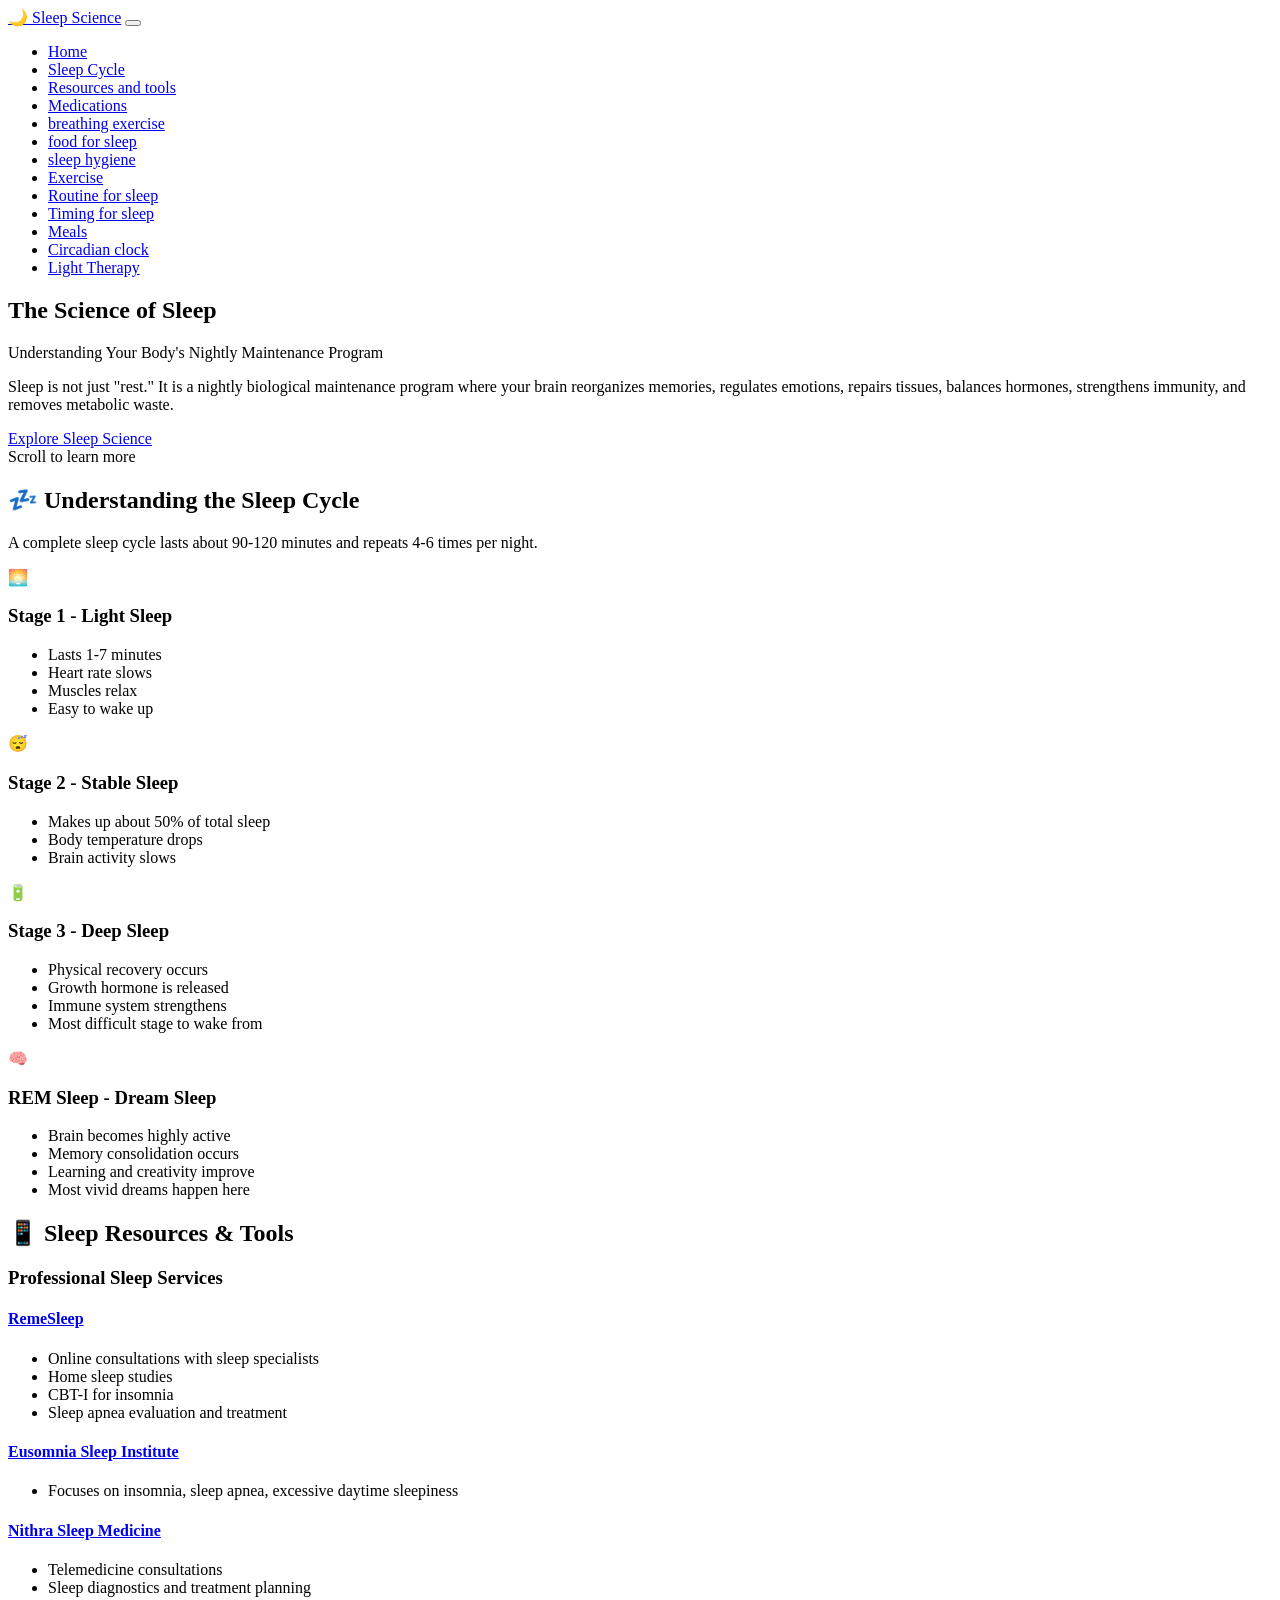
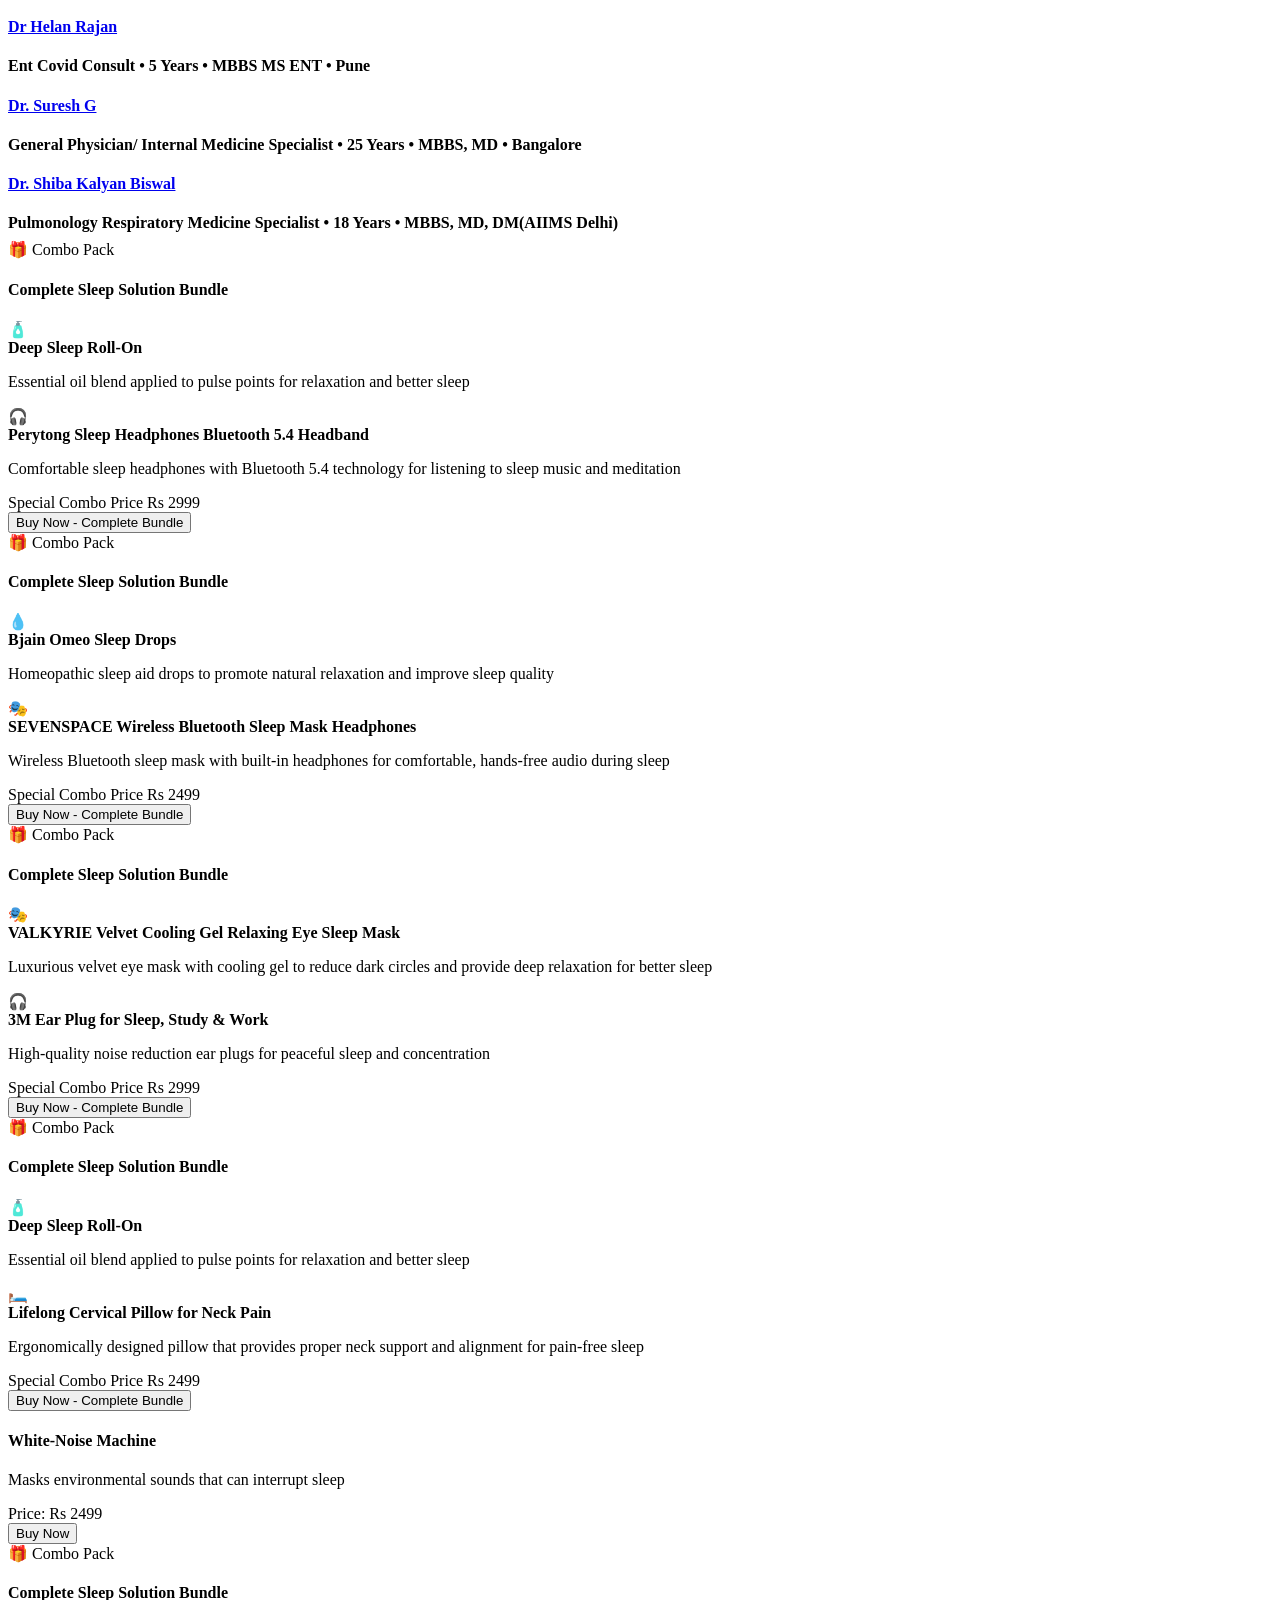
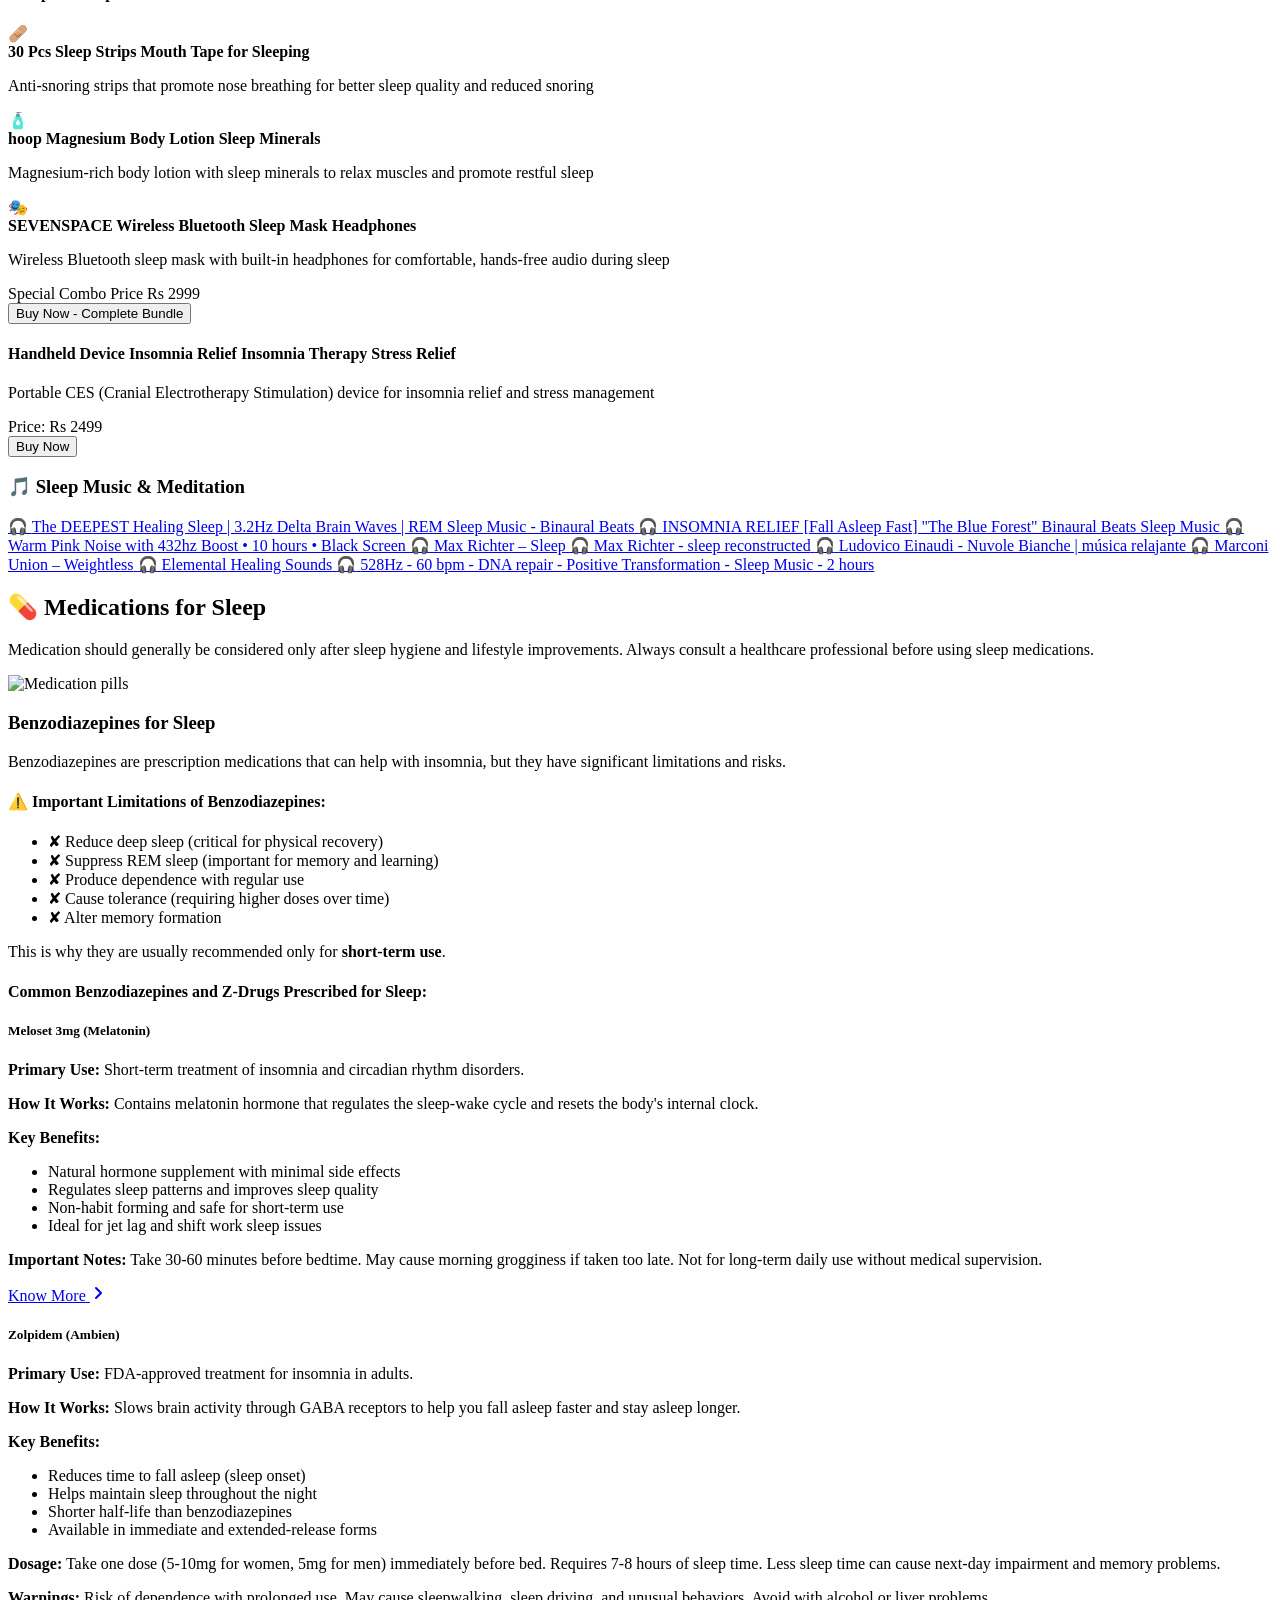
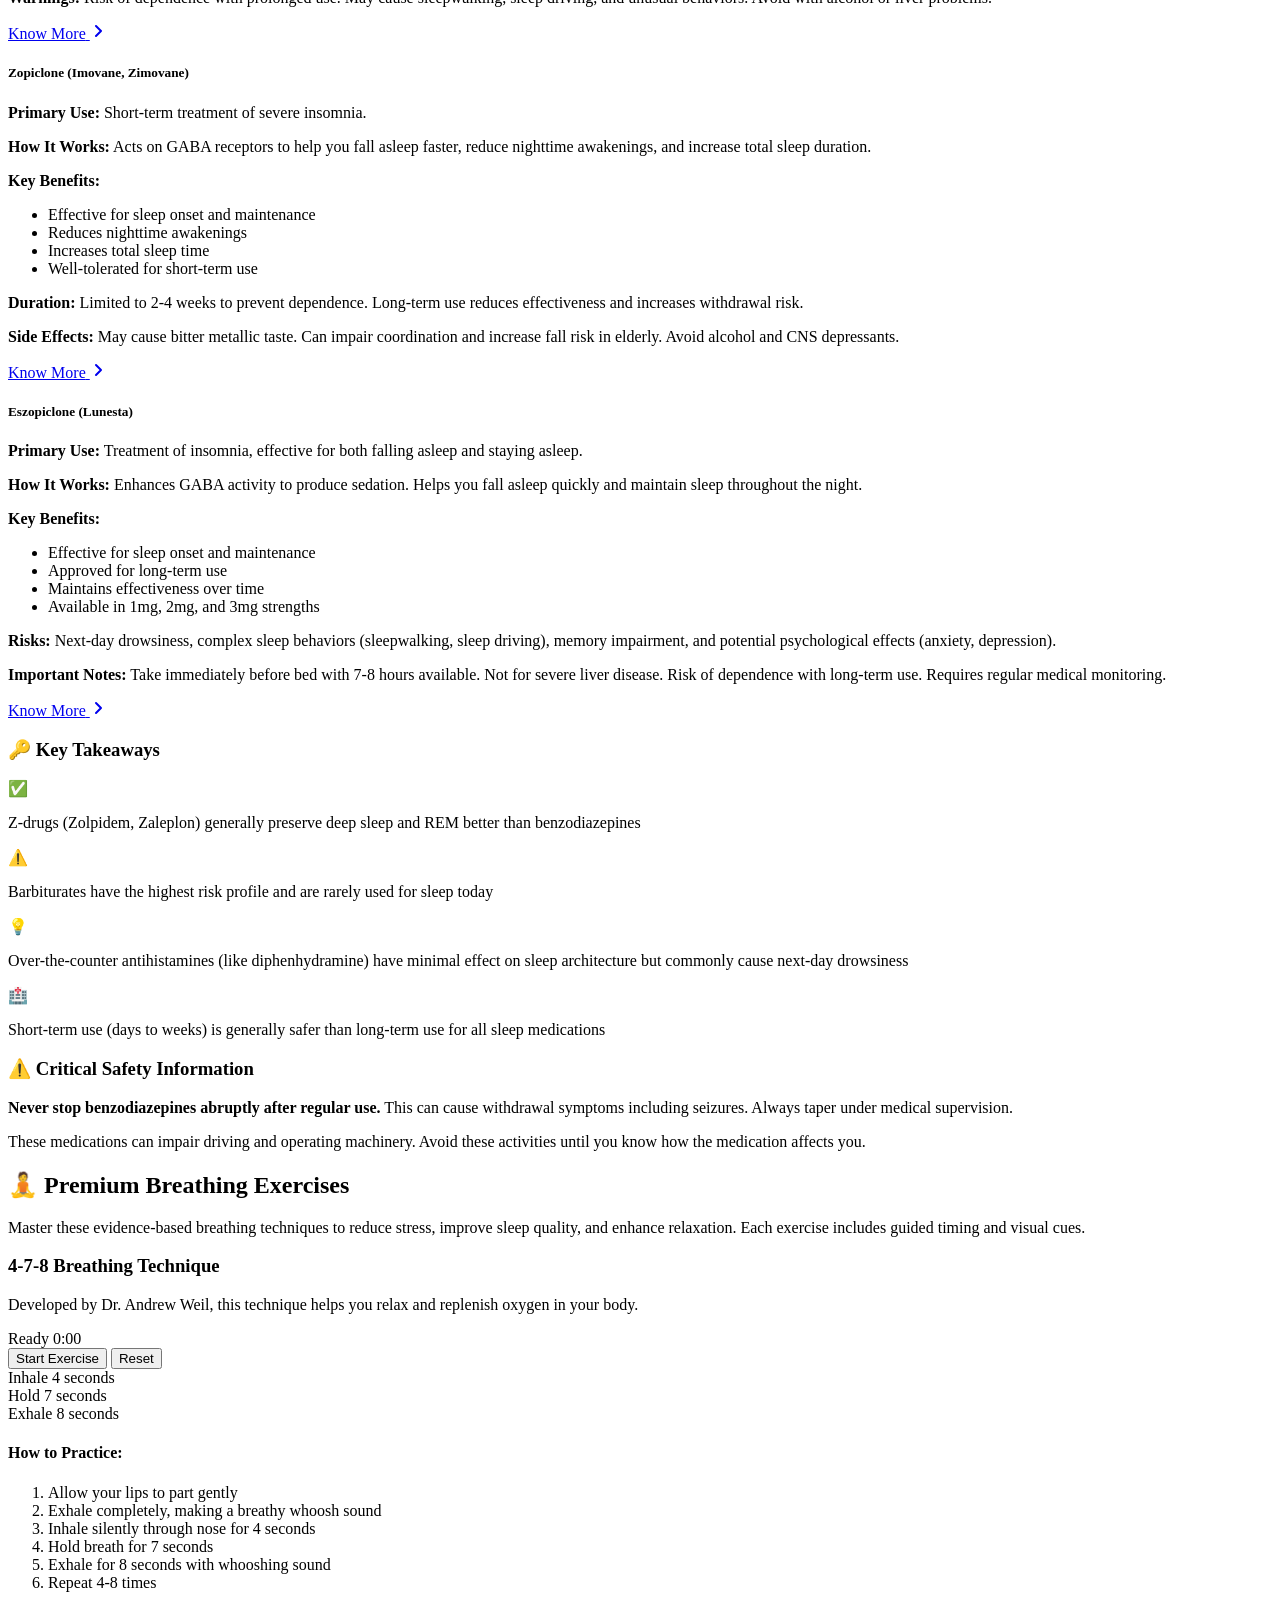
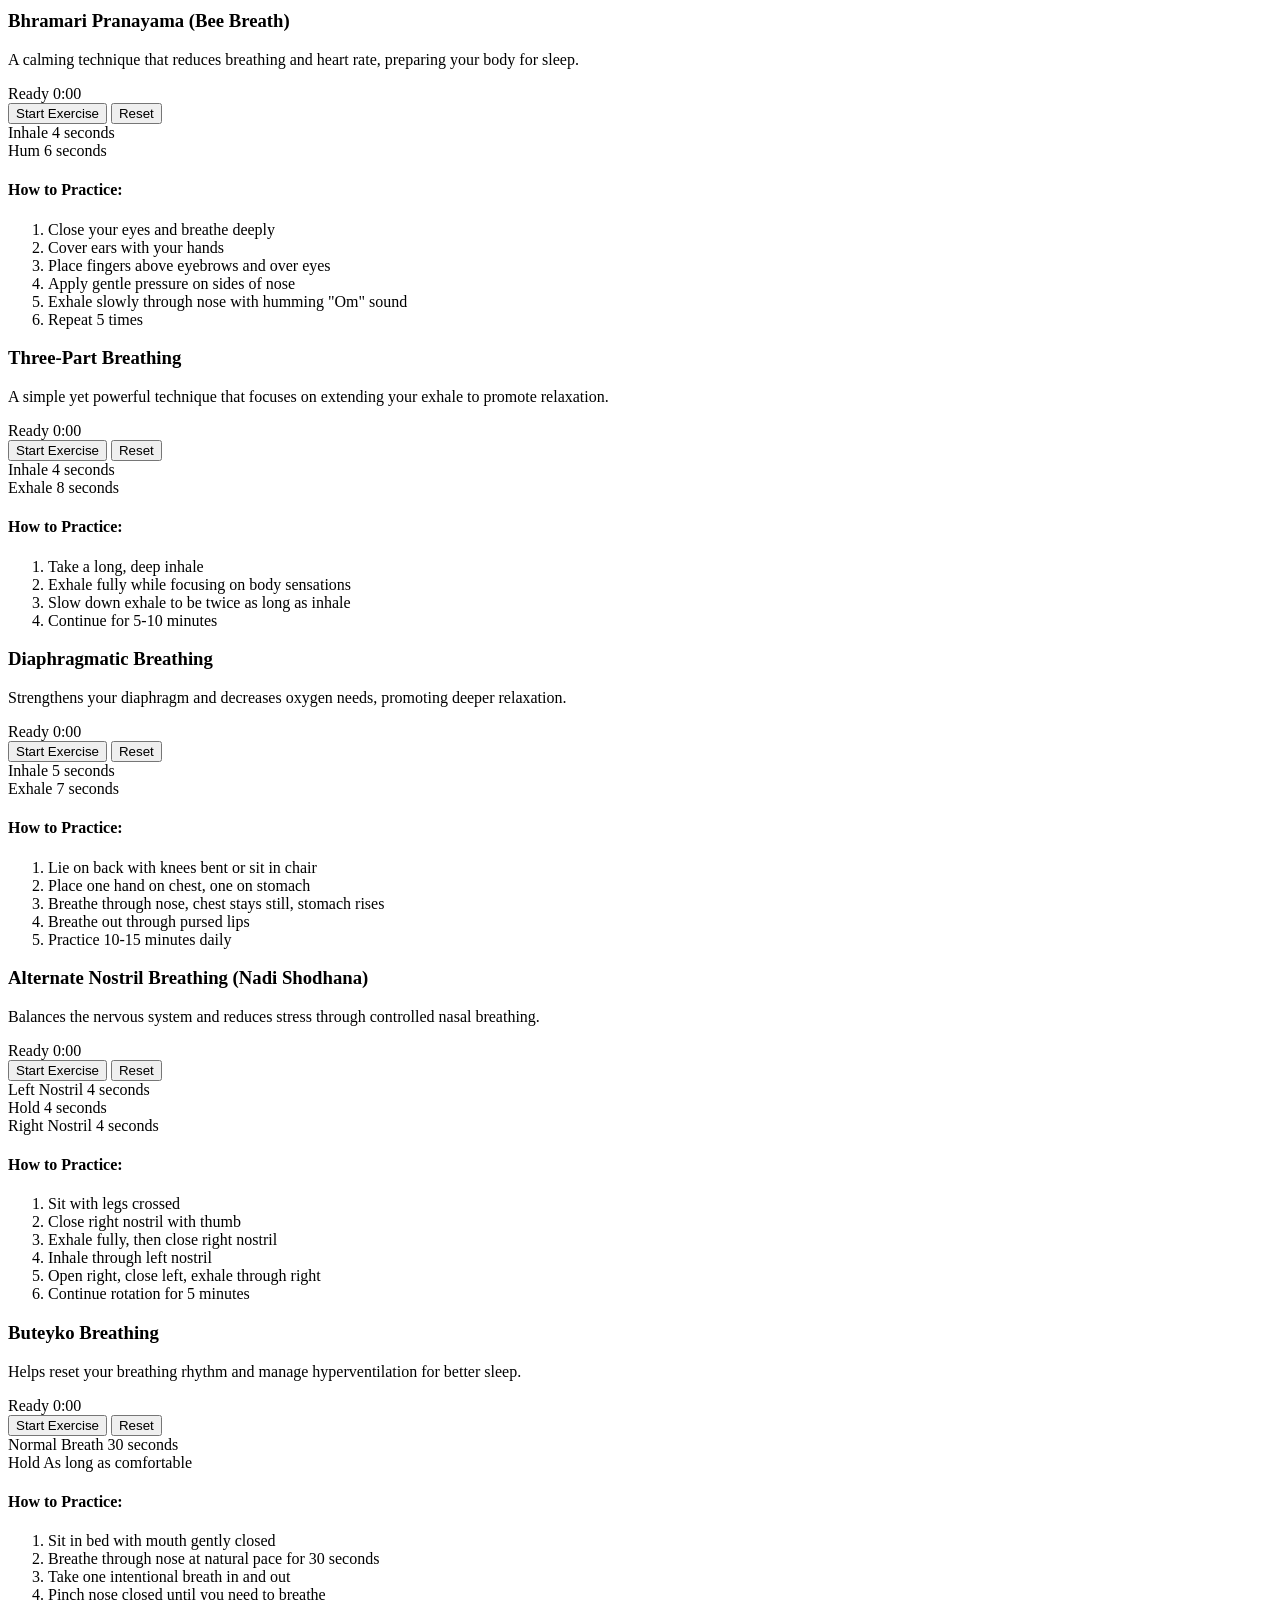
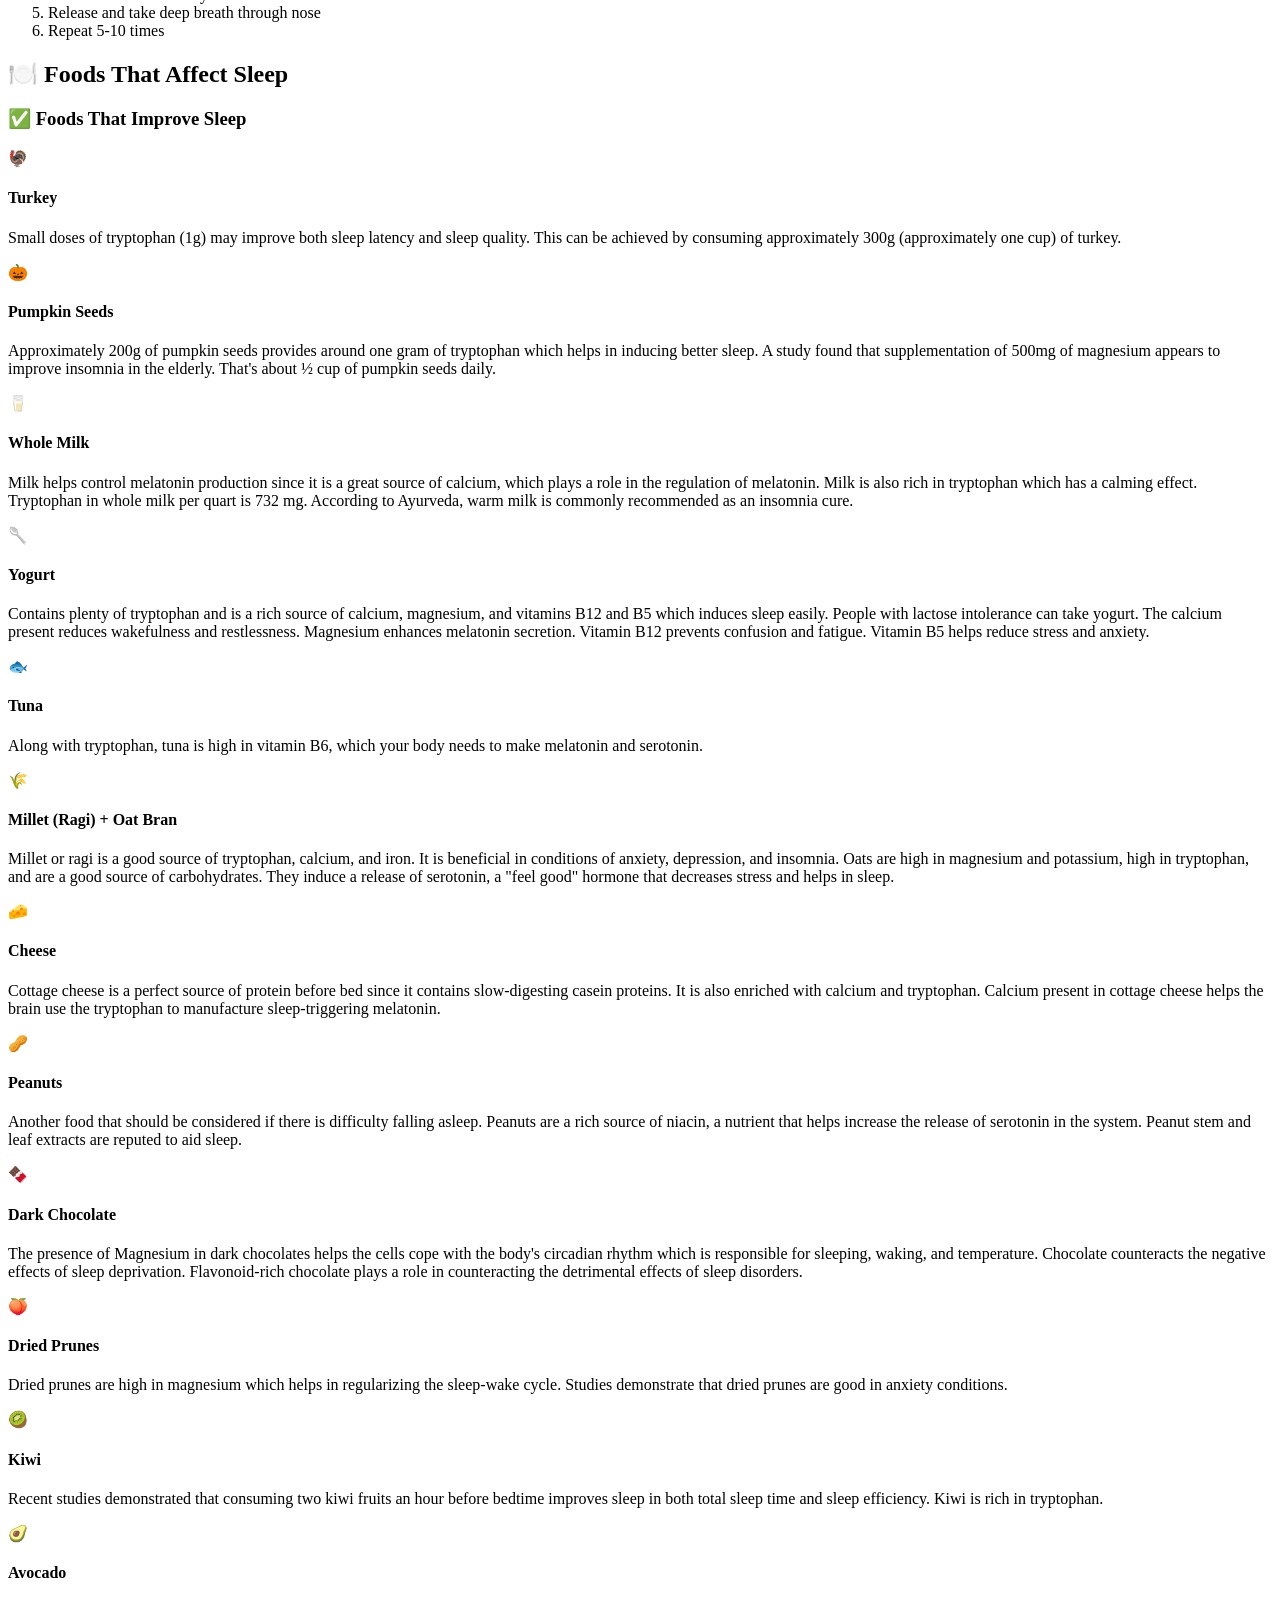
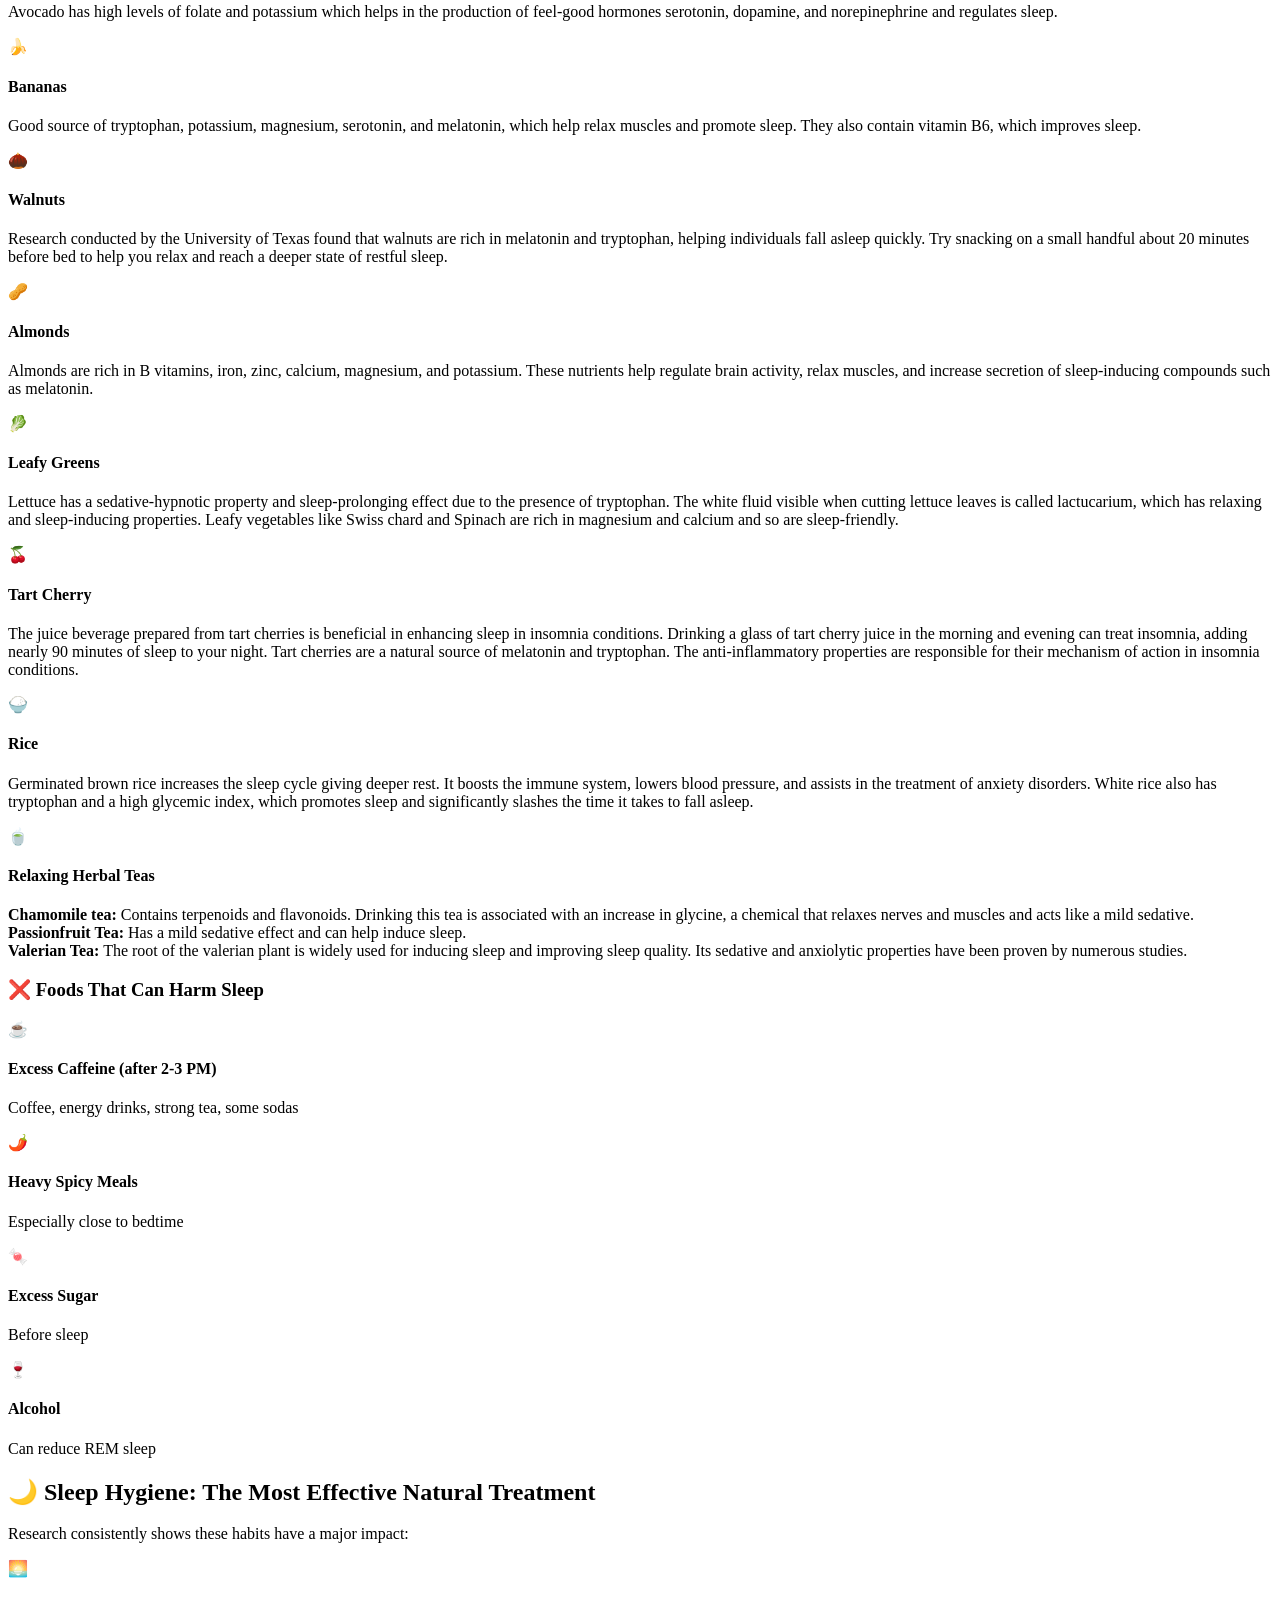
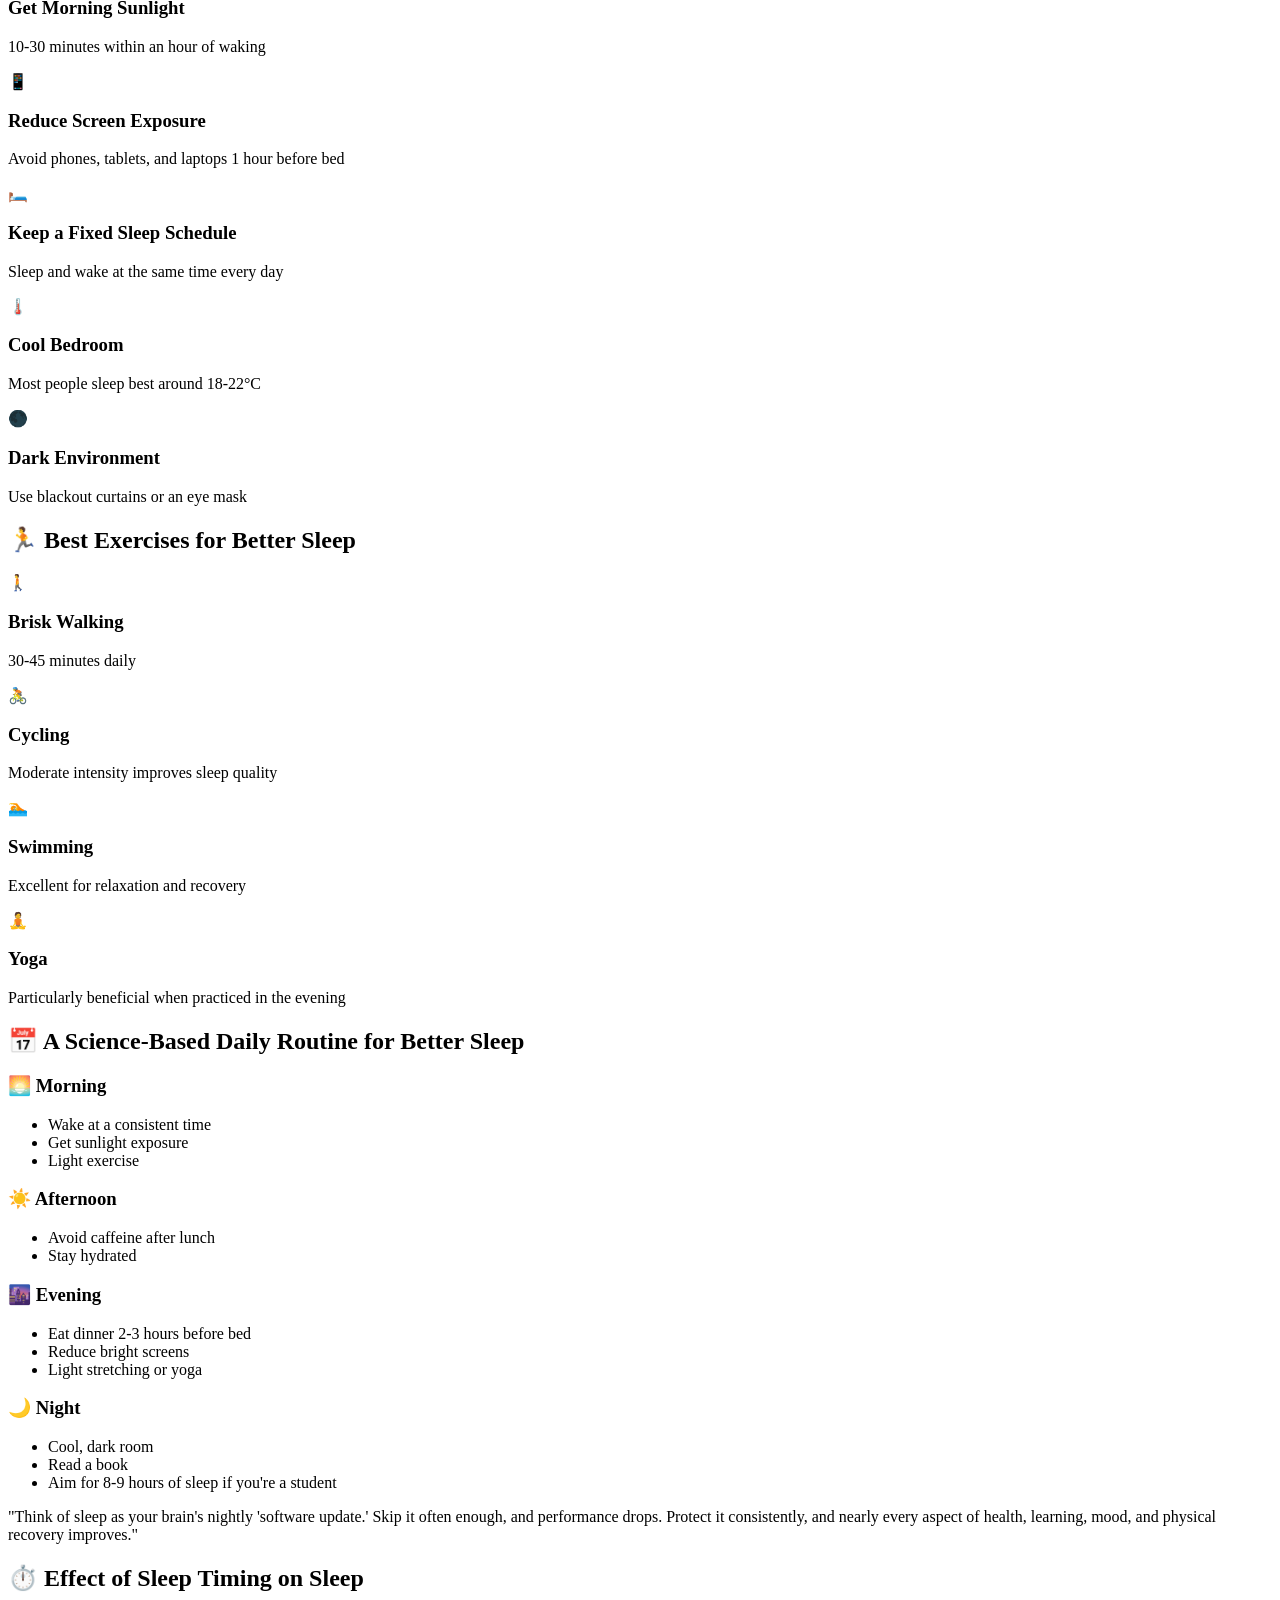
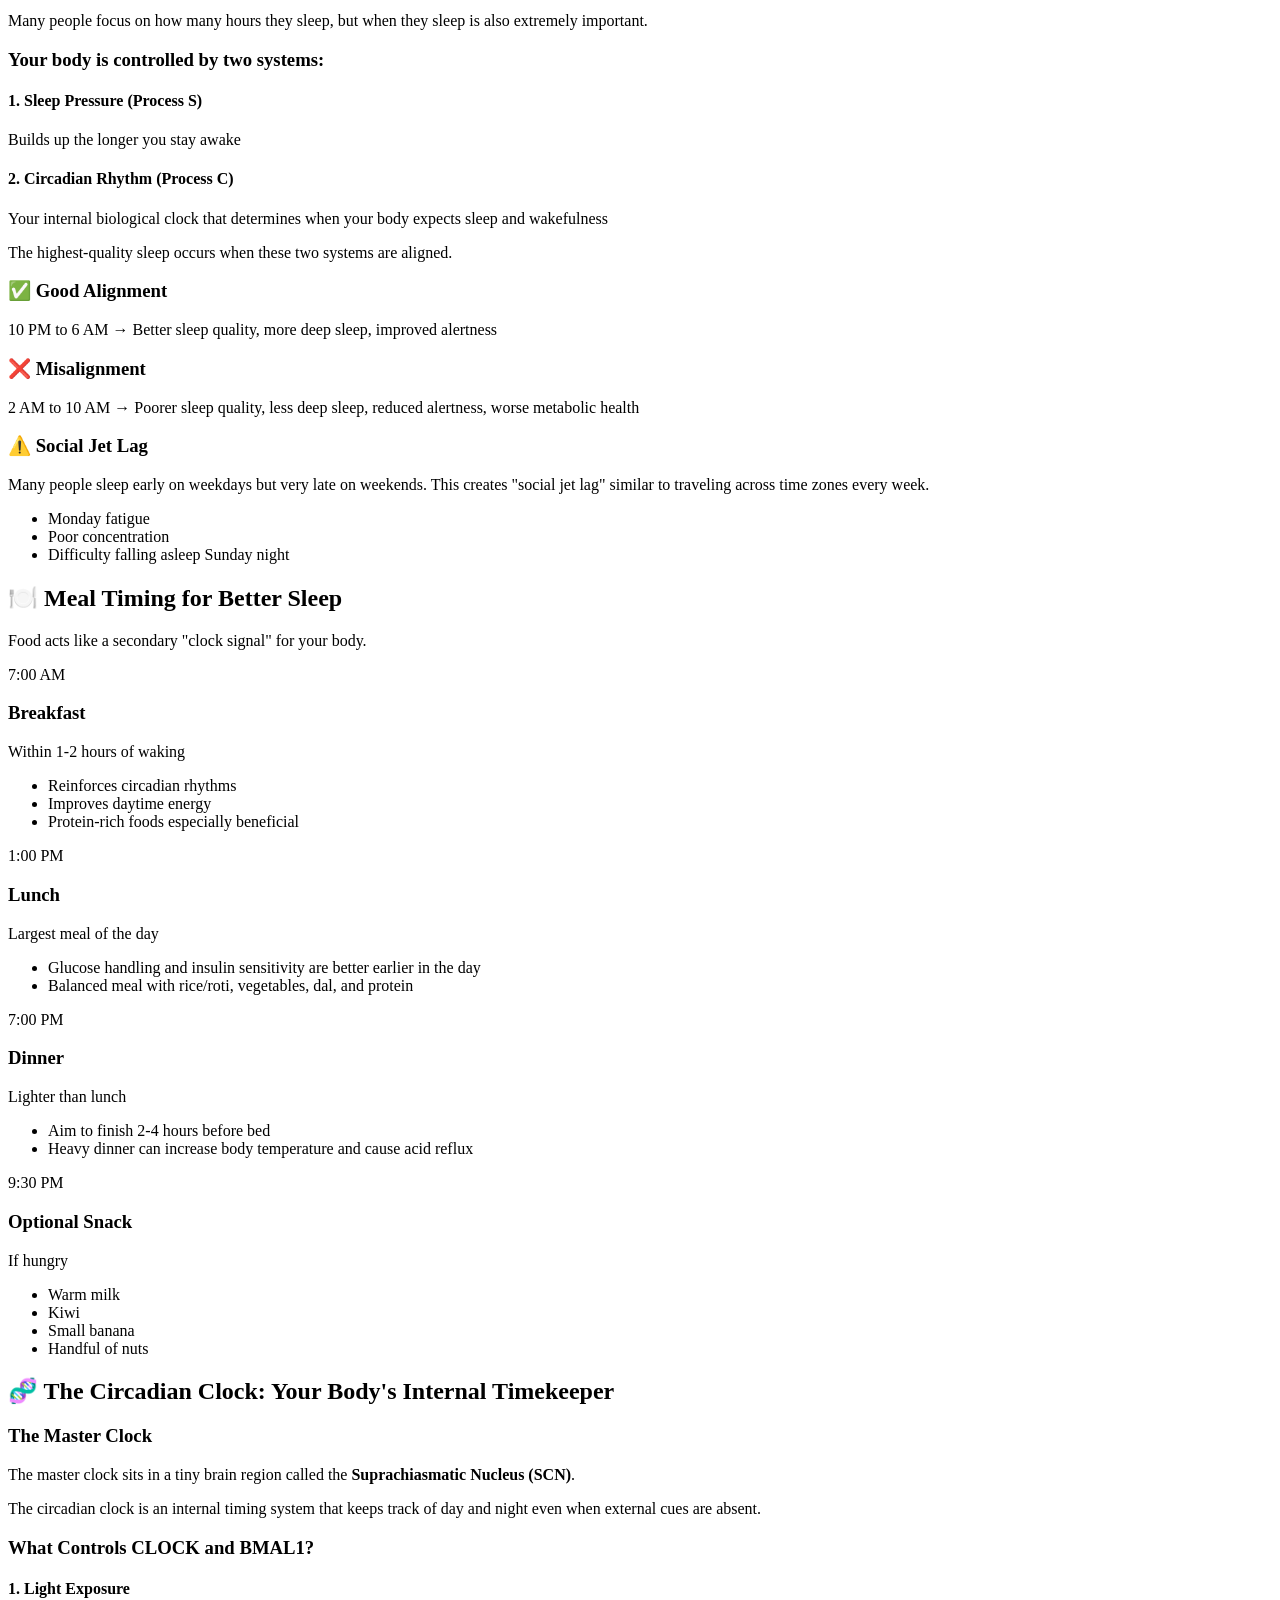
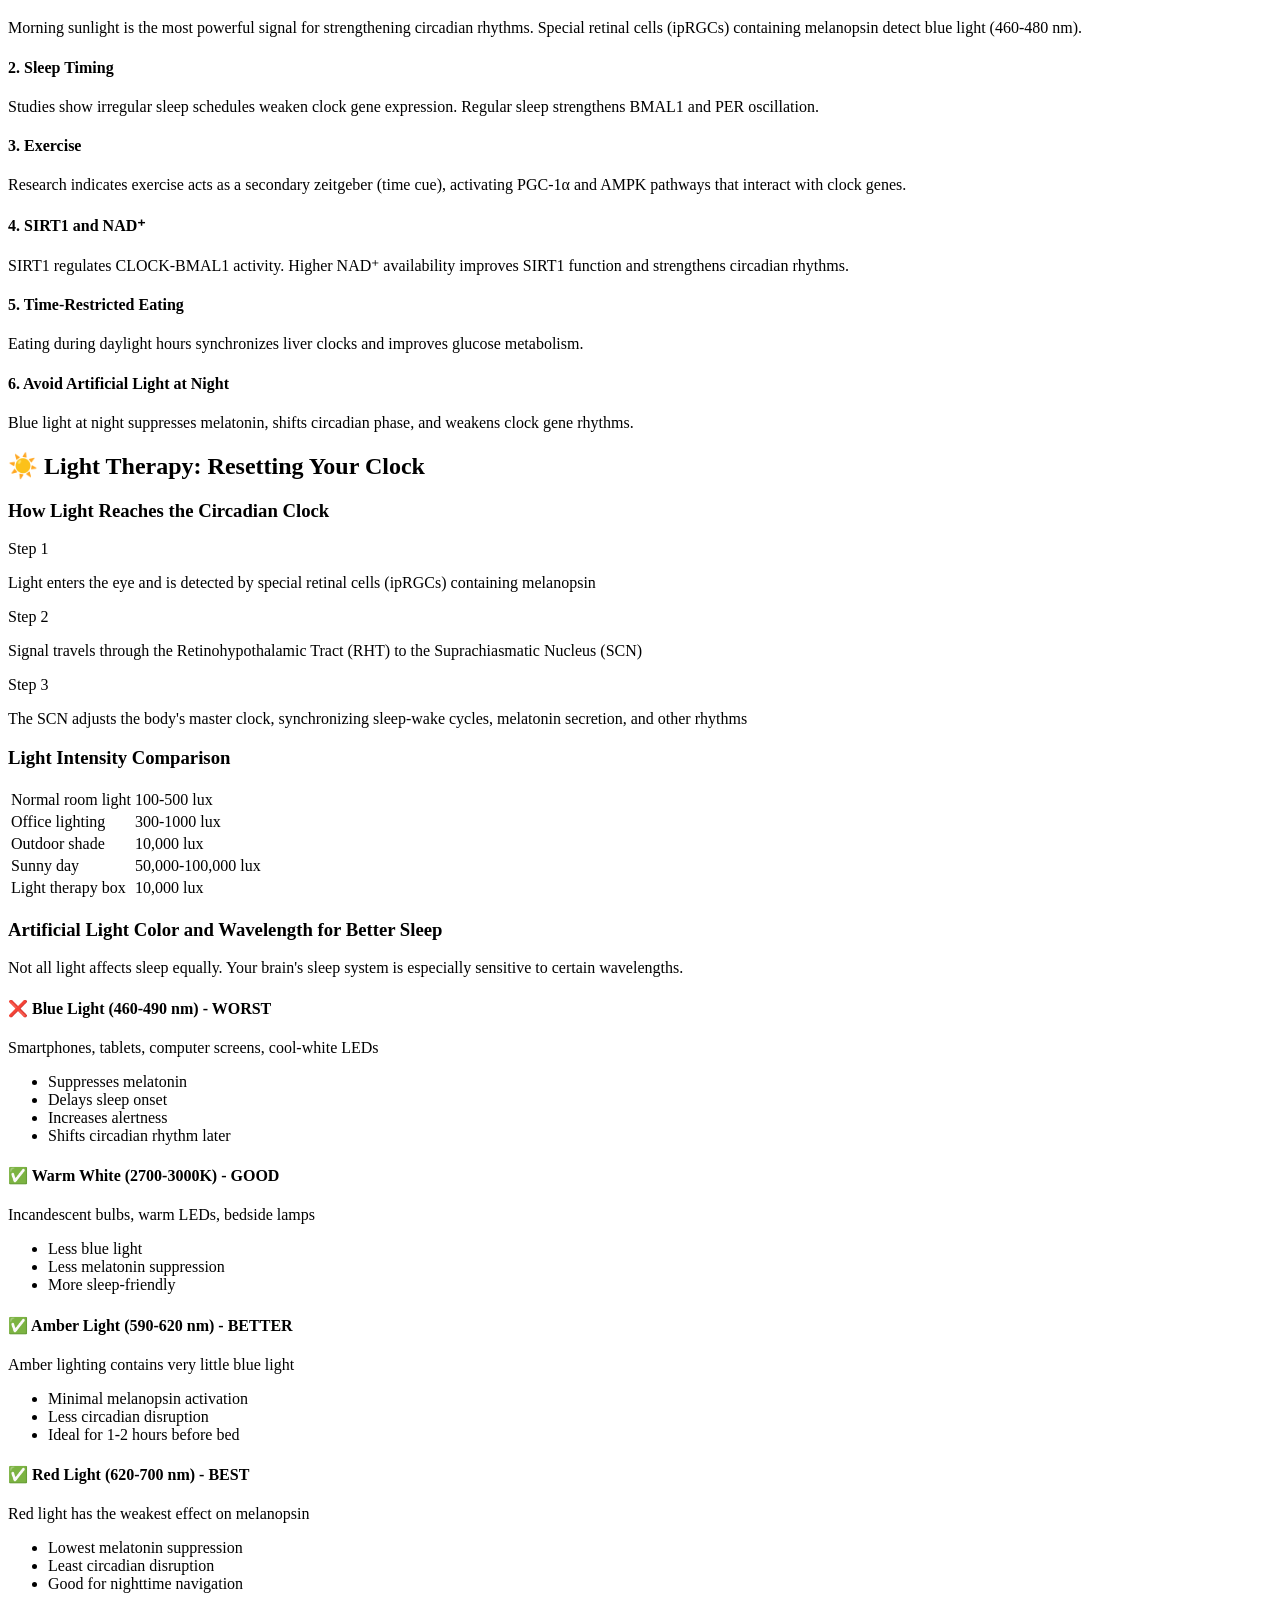
==== index.html @ 79b27c36 "Add files via upload" ====
<!DOCTYPE html>
<html lang="en">
<head>
    <meta charset="UTF-8">
    <meta name="viewport" content="width=device-width, initial-scale=1.0">
    <title>The Science of Sleep - Complete Guide</title>
    <link rel="stylesheet" href="styles/sleep.css">
</head>
<body>
    <!-- Navigation -->
    <nav class="navbar" id="navbar">
        <div class="nav-container">
<a href="#home" class="nav-logo">🌙 Sleep Science</a>
            <button class="nav-toggle" id="navToggle" aria-label="Toggle navigation">
                <span></span>
                <span></span>
                <span></span>
            </button>
            <ul class="nav-menu" id="navMenu">
                <li><a href="#home" class="nav-link">Home</a></li>
                <li><a href="#cycle" class="nav-link">Sleep Cycle</a></li>
                <li><a href="#resources" class="nav-link">Resources and tools</a></li>
                <li><a href="#medications" class="nav-link">Medications</a></li>
                <li><a href="#breathing" class="nav-link">breathing exercise</a></li>
                <li><a href="#foods" class="nav-link">food for sleep</a></li>
                <li><a href="#hygiene" class="nav-link">sleep hygiene</a></li>
                <li><a href="#exercise" class="nav-link">Exercise</a></li>
                <li><a href="#routine" class="nav-link">Routine for sleep</a></li>
                <li><a href="#timing" class="nav-link">Timing for sleep</a></li>
                <li><a href="#meals" class="nav-link">Meals</a></li>
                <li><a href="#circadian" class="nav-link">Circadian clock</a></li>
            <li><a href="#light-therapy" class="nav-link">Light Therapy</a></li>
        </ul>
        </div>
    </nav>

    <!-- Hero Section -->
    <section class="hero" id="home">
        <div class="hero-overlay"></div>
        <div class="hero-content">
            <h1 class="hero-title">The Science of Sleep</h1>
            <p class="hero-subtitle">Understanding Your Body's Nightly Maintenance Program</p>
            <p class="hero-description">
                Sleep is not just "rest." It is a nightly biological maintenance program where your brain 
                reorganizes memories, regulates emotions, repairs tissues, balances hormones, strengthens 
                immunity, and removes metabolic waste.
            </p>
            <a href="#cycle" class="cta-button">Explore Sleep Science</a>
        </div>
        <div class="hero-scroll">
            <span>Scroll to learn more</span>
            <div class="scroll-arrow"></div>
        </div>
    </section>

    <!-- Sleep Cycle Section -->
    <section class="section" id="cycle">
        <div class="container">
            <h2 class="section-title">💤 Understanding the Sleep Cycle</h2>
            <p class="section-intro">A complete sleep cycle lasts about 90-120 minutes and repeats 4-6 times per night.</p>
            
            <div class="cycle-container">
                <div class="cycle-card stage-1-light-sleep">
                    <div class="cycle-icon">🌅</div>
                    <h3>Stage 1 - Light Sleep</h3>
                    <ul class="cycle-features">
                        <li>Lasts 1-7 minutes</li>
                        <li>Heart rate slows</li>
                        <li>Muscles relax</li>
                        <li>Easy to wake up</li>
                    </ul>
                </div>

                <div class="cycle-card stage-2-stable-sleep">
                    <div class="cycle-icon">😴</div>
                    <h3>Stage 2 - Stable Sleep</h3>
                    <ul class="cycle-features">
                        <li>Makes up about 50% of total sleep</li>
                        <li>Body temperature drops</li>
                        <li>Brain activity slows</li>
                    </ul>
                </div>

                <div class="cycle-card stage-3-deep-sleep">
                    <div class="cycle-icon">🔋</div>
                    <h3>Stage 3 - Deep Sleep</h3>
                    <ul class="cycle-features">
                        <li>Physical recovery occurs</li>
                        <li>Growth hormone is released</li>
                        <li>Immune system strengthens</li>
                        <li>Most difficult stage to wake from</li>
                    </ul>
                </div>

                <div class="cycle-card highlight rem-sleep-dream-sleep">
                    <div class="cycle-icon">🧠</div>
                    <h3>REM Sleep - Dream Sleep</h3>
                    <ul class="cycle-features">
                        <li>Brain becomes highly active</li>
                        <li>Memory consolidation occurs</li>
                        <li>Learning and creativity improve</li>
                        <li>Most vivid dreams happen here</li>
                    </ul>
                </div>
            </div>
        </div>
    </section>

    <!-- Resources Section -->
    <section class="section alt-bg" id="resources">
        <div class="container">
            <h2 class="section-title">📱 Sleep Resources & Tools</h2>
            
            <div class="resources-grid">
                <!-- Professional Sleep Services -->
                <div class="resource-category">
                    <h3>Professional Sleep Services</h3>
                    <div class="resource-item">
                        <h4><a href="https://www.remesleep.com/" target="_blank" rel="noopener noreferrer">RemeSleep</a></h4>
                        <ul>
                            <li>Online consultations with sleep specialists</li>
                            <li>Home sleep studies</li>
                            <li>CBT-I for insomnia</li>
                            <li>Sleep apnea evaluation and treatment</li>
                        </ul>
                    </div>
                    <div class="resource-item">
                        <h4><a href="https://eusomnia.in/" target="_blank" rel="noopener noreferrer">Eusomnia Sleep Institute</a></h4>
                        <ul>
                            <li>Focuses on insomnia, sleep apnea, excessive daytime sleepiness</li>
                        </ul>
                    </div>
                    <div class="resource-item">
                        <h4><a href="https://nithra.health/dr-prakash-kothari-g/" target="_blank" rel="noopener noreferrer">Nithra Sleep Medicine</a></h4>
                        <ul>
                            <li>Telemedicine consultations</li>
                            <li>Sleep diagnostics and treatment planning</li>
                        </ul>
                    </div>
                    <div class="resource-item">
                        <h4><a href="https://www.apollo247.com/doctors/dr-helan-rajan-a676dd59-5c9b-4ff5-bceb-a95d9eac9b21?source=Listing_Page" target="_blank" rel="noopener noreferrer">Dr Helan Rajan</a></h4>
                        <p style="color: #000000; font-weight: 600; margin: 0.5rem 0;">Ent Covid Consult • 5 Years • MBBS MS ENT • Pune</p>
                    </div>
                    <div class="resource-item">
                        <h4><a href="https://www.apollo247.com/doctors/dr-suresh-g-a2d0f338-69d4-4efc-bd23-7eadf4c56175?source=Listing_Page" target="_blank" rel="noopener noreferrer">Dr. Suresh G</a></h4>
                        <p style="color: #000000; font-weight: 600; margin: 0.5rem 0;">General Physician/ Internal Medicine Specialist • 25 Years • MBBS, MD • Bangalore</p>
                    </div>
                    <div class="resource-item">
                        <h4><a href="https://www.apollo247.com/doctors/dr-shiba-kalyan-biswal-0c4f04fb-bc21-45c7-a8c3-99fb33d17fa3?source=Listing_Page" target="_blank" rel="noopener noreferrer">Dr. Shiba Kalyan Biswal</a></h4>
                        <p style="color: #000000; font-weight: 600; margin: 0.5rem 0;">Pulmonology Respiratory Medicine Specialist • 18 Years • MBBS, MD, DM(AIIMS Delhi)</p>
                    </div>
                </div>

                <!-- Helpful Sleep Products -->
                <div class="resource-category">
                    <div class="product-grid">
                        <div class="product-item combined-sleep-bundle">
                            <div class="bundle-badge">🎁 Combo Pack</div>
                            <h4>Complete Sleep Solution Bundle</h4>
                            <div class="bundle-products">
                                <div class="bundle-item">
                                    <span class="bundle-icon">🧴</span>
                                    <div class="bundle-details">
                                        <strong>Deep Sleep Roll-On</strong>
                                        <p>Essential oil blend applied to pulse points for relaxation and better sleep</p>
                                    </div>
                                </div>
                                <div class="bundle-divider"></div>
                                <div class="bundle-item">
                                    <span class="bundle-icon">🎧</span>
                                    <div class="bundle-details">
                                        <strong>Perytong Sleep Headphones Bluetooth 5.4 Headband</strong>
                                        <p>Comfortable sleep headphones with Bluetooth 5.4 technology for listening to sleep music and meditation</p>
                                    </div>
                                </div>
                            </div>
                            <div class="bundle-price-tag">
                                <span class="bundle-label">Special Combo Price</span>
                                <span class="bundle-price">Rs 2999</span>
                            </div>
                            <button class="buy-now-btn bundle-btn" data-product="Complete Sleep Solution Bundle (Deep Sleep Roll-On + Perytong Sleep Headphones)">Buy Now - Complete Bundle</button>
                        </div>
                        <div class="product-item combined-sleep-bundle">
                            <div class="bundle-badge">🎁 Combo Pack</div>
                            <h4>Complete Sleep Solution Bundle</h4>
                            <div class="bundle-products">
                                <div class="bundle-item">
                                    <span class="bundle-icon">💧</span>
                                    <div class="bundle-details">
                                        <strong>Bjain Omeo Sleep Drops</strong>
                                        <p>Homeopathic sleep aid drops to promote natural relaxation and improve sleep quality</p>
                                    </div>
                                </div>
                                <div class="bundle-divider"></div>
                                <div class="bundle-item">
                                    <span class="bundle-icon">🎭</span>
                                    <div class="bundle-details">
                                        <strong>SEVENSPACE Wireless Bluetooth Sleep Mask Headphones</strong>
                                        <p>Wireless Bluetooth sleep mask with built-in headphones for comfortable, hands-free audio during sleep</p>
                                    </div>
                                </div>
                            </div>
                            <div class="bundle-price-tag">
                                <span class="bundle-label">Special Combo Price</span>
                                <span class="bundle-price">Rs 2499</span>
                            </div>
                            <button class="buy-now-btn bundle-btn" data-product="Complete Sleep Solution Bundle (Bjain Omeo Sleep Drops + SEVENSPACE Wireless Bluetooth Sleep Mask Headphones)">Buy Now - Complete Bundle</button>
                        </div>
                        <div class="product-item combined-sleep-bundle">
                            <div class="bundle-badge">🎁 Combo Pack</div>
                            <h4>Complete Sleep Solution Bundle</h4>
                            <div class="bundle-products">
                                <div class="bundle-item">
                                    <span class="bundle-icon">🎭</span>
                                    <div class="bundle-details">
                                        <strong>VALKYRIE Velvet Cooling Gel Relaxing Eye Sleep Mask</strong>
                                        <p>Luxurious velvet eye mask with cooling gel to reduce dark circles and provide deep relaxation for better sleep</p>
                                    </div>
                                </div>
                                <div class="bundle-divider"></div>
                                <div class="bundle-item">
                                    <span class="bundle-icon">🎧</span>
                                    <div class="bundle-details">
                                        <strong>3M Ear Plug for Sleep, Study & Work</strong>
                                        <p>High-quality noise reduction ear plugs for peaceful sleep and concentration</p>
                                    </div>
                                </div>
                            </div>
                            <div class="bundle-price-tag">
                                <span class="bundle-label">Special Combo Price</span>
                                <span class="bundle-price">Rs 2999</span>
                            </div>
                            <button class="buy-now-btn bundle-btn" data-product="Complete Sleep Solution Bundle (VALKYRIE Eye Mask + 3M Ear Plugs)">Buy Now - Complete Bundle</button>
                        </div>
                    </div>
                </div>

                <div class="resource-category">
                    <div class="product-grid">
                        <div class="product-item combined-sleep-bundle">
                            <div class="bundle-badge">🎁 Combo Pack</div>
                            <h4>Complete Sleep Solution Bundle</h4>
                            <div class="bundle-products">
                                <div class="bundle-item">
                                    <span class="bundle-icon">🧴</span>
                                    <div class="bundle-details">
                                        <strong>Deep Sleep Roll-On</strong>
                                        <p>Essential oil blend applied to pulse points for relaxation and better sleep</p>
                                    </div>
                                </div>
                                <div class="bundle-divider"></div>
                                <div class="bundle-item">
                                    <span class="bundle-icon">🛏️</span>
                                    <div class="bundle-details">
                                        <strong>Lifelong Cervical Pillow for Neck Pain</strong>
                                        <p>Ergonomically designed pillow that provides proper neck support and alignment for pain-free sleep</p>
                                    </div>
                                </div>
                            </div>
                            <div class="bundle-price-tag">
                                <span class="bundle-label">Special Combo Price</span>
                                <span class="bundle-price">Rs 2499</span>
                            </div>
                            <button class="buy-now-btn bundle-btn" data-product="Complete Sleep Solution Bundle (Deep Sleep Roll-On + Lifelong Cervical Pillow)">Buy Now - Complete Bundle</button>
                        </div>
                        <div class="product-item white-noise-machine">
                            <h4>White-Noise Machine</h4>
                            <p>Masks environmental sounds that can interrupt sleep</p>
                            <div class="product-price">
                                <span class="price-label">Price:</span>
                                <span class="price-value">Rs 2499</span>
                            </div>
                            <button class="buy-now-btn" data-product="White-Noise Machine">Buy Now</button>
                        </div>
                        <div class="product-item combined-sleep-bundle">
                            <div class="bundle-badge">🎁 Combo Pack</div>
                            <h4>Complete Sleep Solution Bundle</h4>
                            <div class="bundle-products">
                                <div class="bundle-item">
                                    <span class="bundle-icon">🩹</span>
                                    <div class="bundle-details">
                                        <strong>30 Pcs Sleep Strips Mouth Tape for Sleeping</strong>
                                        <p>Anti-snoring strips that promote nose breathing for better sleep quality and reduced snoring</p>
                                    </div>
                                </div>
                                <div class="bundle-divider"></div>
                                <div class="bundle-item">
                                    <span class="bundle-icon">🧴</span>
                                    <div class="bundle-details">
                                        <strong>hoop Magnesium Body Lotion Sleep Minerals</strong>
                                        <p>Magnesium-rich body lotion with sleep minerals to relax muscles and promote restful sleep</p>
                                    </div>
                                </div>
                                <div class="bundle-divider"></div>
                                <div class="bundle-item">
                                    <span class="bundle-icon">🎭</span>
                                    <div class="bundle-details">
                                        <strong>SEVENSPACE Wireless Bluetooth Sleep Mask Headphones</strong>
                                        <p>Wireless Bluetooth sleep mask with built-in headphones for comfortable, hands-free audio during sleep</p>
                                    </div>
                                </div>
                            </div>
                            <div class="bundle-price-tag">
                                <span class="bundle-label">Special Combo Price</span>
                                <span class="bundle-price">Rs 2999</span>
                            </div>
                            <button class="buy-now-btn bundle-btn" data-product="Complete Sleep Solution Bundle (Sleep Strips + Magnesium Lotion + SEVENSPACE Sleep Mask)">Buy Now - Complete Bundle</button>
                        </div>
                        <div class="product-item handheld-device">
                            <h4>Handheld Device Insomnia Relief Insomnia Therapy Stress Relief</h4>
                            <p>Portable CES (Cranial Electrotherapy Stimulation) device for insomnia relief and stress management</p>
                            <div class="product-price">
                                <span class="price-label">Price:</span>
                                <span class="price-value">Rs 2499</span>
                            </div>
                            <button class="buy-now-btn" data-product="Handheld Device Insomnia Relief Insomnia Therapy Stress Relief">Buy Now</button>
                        </div>
                    </div>
                </div>
            </div>

            <div class="sleep-music">
                <h3>🎵 Sleep Music & Meditation</h3>
                <div class="music-links">
                    <a href="https://www.youtube.com/watch?v=xsfyb1pStdw" target="_blank" class="music-link music-link-1">
                        <span class="music-icon">🎧</span>
                        <span>The DEEPEST Healing Sleep | 3.2Hz Delta Brain Waves | REM Sleep Music - Binaural Beats</span>
                    </a>
                    <a href="https://www.youtube.com/watch?v=FIMdEPd98xs" target="_blank" class="music-link music-link-2">
                        <span class="music-icon">🎧</span>
                        <span>INSOMNIA RELIEF [Fall Asleep Fast] "The Blue Forest" Binaural Beats Sleep Music</span>
                    </a>
                    <a href="https://www.youtube.com/watch?v=bIjlfqPDTjY" target="_blank" class="music-link music-link-3">
                        <span class="music-icon">🎧</span>
                        <span>Warm Pink Noise with 432hz Boost • 10 hours • Black Screen</span>
                    </a>
                    <a href="https://www.youtube.com/watch?v=AaZWSxdJSxU&list=RDAaZWSxdJSxU&start_radio=1" target="_blank" class="music-link music-link-4">
                        <span class="music-icon">🎧</span>
                        <span>Max Richter – Sleep</span>
                    </a>
                    <a href="https://www.youtube.com/watch?v=3LC6Djjv68U&list=RD3LC6Djjv68U&start_radio=1" target="_blank" class="music-link music-link-5">
                        <span class="music-icon">🎧</span>
                        <span>Max Richter - sleep reconstructed</span>
                    </a>
                    <a href="https://www.youtube.com/watch?v=mCBE8pRX9eI&list=RDmCBE8pRX9eI&start_radio=1" target="_blank" class="music-link music-link-6">
                        <span class="music-icon">🎧</span>
                        <span>Ludovico Einaudi - Nuvole Bianche | música relajante</span>
                    </a>
                    <a href="https://www.youtube.com/watch?v=qYnA9wWFHLI&list=RDqYnA9wWFHLI&start_radio=1" target="_blank" class="music-link music-link-7">
                        <span class="music-icon">🎧</span>
                        <span>Marconi Union – Weightless</span>
                    </a>
                    <a href="https://www.youtube.com/watch?v=dadisjcjqtk&list=RDdadisjcjqtk&start_radio=1" target="_blank" class="music-link music-link-8">
                        <span class="music-icon">🎧</span>
                        <span>Elemental Healing Sounds</span>
                    </a>
                    <a href="https://www.youtube.com/watch?v=yugCIEfgspk" target="_blank" class="music-link music-link-9">
                        <span class="music-icon">🎧</span>
                        <span>528Hz - 60 bpm - DNA repair - Positive Transformation - Sleep Music - 2 hours</span>
                    </a>
                </div>
            </div>

        </div>
    </section>


    <!-- Medications Section -->
    <section class="section alt-bg" id="medications">
        <div class="container">
            <h2 class="section-title">💊 Medications for Sleep</h2>
            <p class="section-intro">Medication should generally be considered only after sleep hygiene and lifestyle improvements. Always consult a healthcare professional before using sleep medications.</p>
            
            <div class="medication-image">
                <img src="https://tse3.mm.bing.net/th/id/OIP.sUAI-fNyb1hX3tXVTHTYbAHaEJ?r=0&rs=1&pid=ImgDetMain&o=7&rm=3" alt="Medication pills" class="medication-pill-image">
            </div>
            
            <!-- Benzodiazepines Section -->
            <div class="medication-category">
                <h3 class="category-title">Benzodiazepines for Sleep</h3>
                <p class="category-intro">Benzodiazepines are prescription medications that can help with insomnia, but they have significant limitations and risks.</p>
                
                <div class="benzodiazepine-info">
                    <div class="info-card warning-card">
                        <h4>⚠️ Important Limitations of Benzodiazepines:</h4>
                        <ul class="limitations-list">
                            <li class="limitation-item-1">✘ Reduce deep sleep (critical for physical recovery)</li>
                            <li class="limitation-item-2">✘ Suppress REM sleep (important for memory and learning)</li>
                            <li class="limitation-item-3">✘ Produce dependence with regular use</li>
                            <li class="limitation-item-4">✘ Cause tolerance (requiring higher doses over time)</li>
                            <li class="limitation-item-5">✘ Alter memory formation</li>
                        </ul>
                        <p class="recommendation-note">This is why they are usually recommended only for <strong>short-term use</strong>.</p>
                    </div>
                </div>

                <div class="specific-medications">
                    <h4>Common Benzodiazepines and Z-Drugs Prescribed for Sleep:</h4>
                    <div class="meds-grid">
                            <div class="med-card meloset">
                                <h5>Meloset 3mg (Melatonin)</h5>
                                <p><strong>Primary Use:</strong> Short-term treatment of insomnia and circadian rhythm disorders.</p>
                                <p><strong>How It Works:</strong> Contains melatonin hormone that regulates the sleep-wake cycle and resets the body's internal clock.</p>
                                <p><strong>Key Benefits:</strong></p>
                                <ul>
                                    <li>Natural hormone supplement with minimal side effects</li>
                                    <li>Regulates sleep patterns and improves sleep quality</li>
                                    <li>Non-habit forming and safe for short-term use</li>
                                    <li>Ideal for jet lag and shift work sleep issues</li>
                                </ul>
                                <p><strong>Important Notes:</strong> Take 30-60 minutes before bedtime. May cause morning grogginess if taken too late. Not for long-term daily use without medical supervision.</p>
                                <a href="https://www.1mg.com/drugs/meloset-3mg-tablet-17617?wpsrc=Bing+Organic+Search" target="_blank" rel="noopener noreferrer" class="know-more-btn meloset-btn">
                                    <span class="btn-text">Know More</span>
                                    <svg class="btn-arrow" width="16" height="16" viewBox="0 0 16 16" fill="none" xmlns="http://www.w3.org/2000/svg">
                                        <path d="M6 3L11 8L6 13" stroke="currentColor" stroke-width="2" stroke-linecap="round" stroke-linejoin="round"/>
                                    </svg>
                                </a>
                            </div>
                            <div class="med-card zolpidem">
                                <h5>Zolpidem (Ambien)</h5>
                                <p><strong>Primary Use:</strong> FDA-approved treatment for insomnia in adults.</p>
                                <p><strong>How It Works:</strong> Slows brain activity through GABA receptors to help you fall asleep faster and stay asleep longer.</p>
                                    <p><strong>Key Benefits:</strong></p>
                                    <ul>
                                        <li>Reduces time to fall asleep (sleep onset)</li>
                                        <li>Helps maintain sleep throughout the night</li>
                                        <li>Shorter half-life than benzodiazepines</li>
                                        <li>Available in immediate and extended-release forms</li>
                                    </ul>
                                    <p><strong>Dosage:</strong> Take one dose (5-10mg for women, 5mg for men) immediately before bed. Requires 7-8 hours of sleep time. Less sleep time can cause next-day impairment and memory problems.</p>
                                    <p><strong>Warnings:</strong> Risk of dependence with prolonged use. May cause sleepwalking, sleep driving, and unusual behaviors. Avoid with alcohol or liver problems.</p>
                                <a href="https://www.1mg.com/generics/zolpidem-210942?wpsrc=Bing+Organic+Search" target="_blank" rel="noopener noreferrer" class="know-more-btn zolpidem-btn">
                                    <span class="btn-text">Know More</span>
                                    <svg class="btn-arrow" width="16" height="16" viewBox="0 0 16 16" fill="none" xmlns="http://www.w3.org/2000/svg">
                                        <path d="M6 3L11 8L6 13" stroke="currentColor" stroke-width="2" stroke-linecap="round" stroke-linejoin="round"/>
                                    </svg>
                                </a>
                            </div>
                            <div class="med-card zopiclone">
                                <h5>Zopiclone (Imovane, Zimovane)</h5>
                                <p><strong>Primary Use:</strong> Short-term treatment of severe insomnia.</p>
                                <p><strong>How It Works:</strong> Acts on GABA receptors to help you fall asleep faster, reduce nighttime awakenings, and increase total sleep duration.</p>
                                <p><strong>Key Benefits:</strong></p>
                                <ul>
                                    <li>Effective for sleep onset and maintenance</li>
                                    <li>Reduces nighttime awakenings</li>
                                    <li>Increases total sleep time</li>
                                    <li>Well-tolerated for short-term use</li>
                                </ul>
                                <p><strong>Duration:</strong> Limited to 2-4 weeks to prevent dependence. Long-term use reduces effectiveness and increases withdrawal risk.</p>
                                <p><strong>Side Effects:</strong> May cause bitter metallic taste. Can impair coordination and increase fall risk in elderly. Avoid alcohol and CNS depressants.</p>
                                <a href="https://www.1mg.com/generics/zopiclone-210945?wpsrc=Bing+Organic+Search" target="_blank" rel="noopener noreferrer" class="know-more-btn zopiclone-btn">
                                    <span class="btn-text">Know More</span>
                                    <svg class="btn-arrow" width="16" height="16" viewBox="0 0 16 16" fill="none" xmlns="http://www.w3.org/2000/svg">
                                        <path d="M6 3L11 8L6 13" stroke="currentColor" stroke-width="2" stroke-linecap="round" stroke-linejoin="round"/>
                                    </svg>
                                </a>
                            </div>
                            <div class="med-card eszopiclone">
                                <h5>Eszopiclone (Lunesta)</h5>
                                <p><strong>Primary Use:</strong> Treatment of insomnia, effective for both falling asleep and staying asleep.</p>
                                <p><strong>How It Works:</strong> Enhances GABA activity to produce sedation. Helps you fall asleep quickly and maintain sleep throughout the night.</p>
                                <p><strong>Key Benefits:</strong></p>
                                <ul>
                                    <li>Effective for sleep onset and maintenance</li>
                                    <li>Approved for long-term use</li>
                                    <li>Maintains effectiveness over time</li>
                                    <li>Available in 1mg, 2mg, and 3mg strengths</li>
                                </ul>
                                <p><strong>Risks:</strong> Next-day drowsiness, complex sleep behaviors (sleepwalking, sleep driving), memory impairment, and potential psychological effects (anxiety, depression).</p>
                                <p><strong>Important Notes:</strong> Take immediately before bed with 7-8 hours available. Not for severe liver disease. Risk of dependence with long-term use. Requires regular medical monitoring.</p>
                                <a href="https://www.1mg.com/generics/eszopiclone-209840?wpsrc=Bing+Organic+Search" target="_blank" rel="noopener noreferrer" class="know-more-btn eszopiclone-btn">
                                    <span class="btn-text">Know More</span>
                                    <svg class="btn-arrow" width="16" height="16" viewBox="0 0 16 16" fill="none" xmlns="http://www.w3.org/2000/svg">
                                        <path d="M6 3L11 8L6 13" stroke="currentColor" stroke-width="2" stroke-linecap="round" stroke-linejoin="round"/>
                                    </svg>
                                </a>
                            </div>
                    </div>
                </div>
            </div>

            <!-- Key Takeaways -->
            <div class="takeaways-box">
                <h3>🔑 Key Takeaways</h3>
                <div class="takeaways-grid">
                    <div class="takeaway-card z-drugs-card">
                        <div class="takeaway-icon">✅</div>
                        <p><span class="highlight-green">Z-drugs (Zolpidem, Zaleplon) generally preserve deep sleep and REM better than benzodiazepines</span></p>
                    </div>
                    <div class="takeaway-card barbiturates-card">
                        <div class="takeaway-icon">⚠️</div>
                        <p><span class="highlight-warning">Barbiturates have the highest risk profile and are rarely used for sleep today</span></p>
                    </div>
                    <div class="takeaway-card antihistamines-card">
                        <div class="takeaway-icon">💡</div>
                        <p><span class="highlight-info">Over-the-counter antihistamines (like diphenhydramine) have minimal effect on sleep architecture but commonly cause next-day drowsiness</span></p>
                    </div>
                    <div class="takeaway-card short-term-card">
                        <div class="takeaway-icon">🏥</div>
                        <p><span class="highlight-medical">Short-term use (days to weeks) is generally safer than long-term use for all sleep medications</span></p>
                    </div>
                </div>
            </div>

            <div class="warning-box critical-warning safety-warning-box">
                <h3>⚠️ Critical Safety Information</h3>
                <p><strong>Never stop benzodiazepines abruptly after regular use.</strong> This can cause withdrawal symptoms including seizures. Always taper under medical supervision.</p>
                <p class="warning-highlight">These medications can impair driving and operating machinery. Avoid these activities until you know how the medication affects you.</p>
            </div>
        </div>
    </section>

    <!-- Breathing Exercises Section -->
    <section class="section" id="breathing">
        <div class="container">
            <h2 class="section-title">🧘 Premium Breathing Exercises</h2>
            <p class="section-intro">Master these evidence-based breathing techniques to reduce stress, improve sleep quality, and enhance relaxation. Each exercise includes guided timing and visual cues.</p>
            
            <div class="breathing-showcase">
                <div class="breathing-exercise" data-technique="478">
                    <div class="exercise-header">
                        <h3>4-7-8 Breathing Technique</h3>
                        <p class="exercise-description">Developed by Dr. Andrew Weil, this technique helps you relax and replenish oxygen in your body.</p>
                    </div>
                    <div class="breathing-visualizer">
                        <div class="breathing-circle">
                            <div class="circle-inner">
                                <span class="breathing-text">Ready</span>
                                <span class="breathing-timer">0:00</span>
                            </div>
                        </div>
                    </div>
                    <div class="breathing-controls">
                        <button class="btn-start">Start Exercise</button>
                        <button class="btn-reset">Reset</button>
                    </div>
                    <div class="breathing-steps">
                        <div class="step" data-phase="inhale">
                            <span class="step-label">Inhale</span>
                            <span class="step-duration">4 seconds</span>
                        </div>
                        <div class="step" data-phase="hold">
                            <span class="step-label">Hold</span>
                            <span class="step-duration">7 seconds</span>
                        </div>
                        <div class="step" data-phase="exhale">
                            <span class="step-label">Exhale</span>
                            <span class="step-duration">8 seconds</span>
                        </div>
                    </div>
                    <div class="exercise-instructions">
                        <h4>How to Practice:</h4>
                        <ol>
                            <li>Allow your lips to part gently</li>
                            <li>Exhale completely, making a breathy whoosh sound</li>
                            <li>Inhale silently through nose for 4 seconds</li>
                            <li>Hold breath for 7 seconds</li>
                            <li>Exhale for 8 seconds with whooshing sound</li>
                            <li>Repeat 4-8 times</li>
                        </ol>
                    </div>
                </div>

                <div class="breathing-exercise" data-technique="bhramari">
                    <div class="exercise-header">
                        <h3>Bhramari Pranayama (Bee Breath)</h3>
                        <p class="exercise-description">A calming technique that reduces breathing and heart rate, preparing your body for sleep.</p>
                    </div>
                    <div class="breathing-visualizer">
                        <div class="breathing-circle">
                            <div class="circle-inner">
                                <span class="breathing-text">Ready</span>
                                <span class="breathing-timer">0:00</span>
                            </div>
                        </div>
                    </div>
                    <div class="breathing-controls">
                        <button class="btn-start">Start Exercise</button>
                        <button class="btn-reset">Reset</button>
                    </div>
                    <div class="breathing-steps">
                        <div class="step" data-phase="inhale">
                            <span class="step-label">Inhale</span>
                            <span class="step-duration">4 seconds</span>
                        </div>
                        <div class="step" data-phase="hum">
                            <span class="step-label">Hum</span>
                            <span class="step-duration">6 seconds</span>
                        </div>
                    </div>
                    <div class="exercise-instructions">
                        <h4>How to Practice:</h4>
                        <ol>
                            <li>Close your eyes and breathe deeply</li>
                            <li>Cover ears with your hands</li>
                            <li>Place fingers above eyebrows and over eyes</li>
                            <li>Apply gentle pressure on sides of nose</li>
                            <li>Exhale slowly through nose with humming "Om" sound</li>
                            <li>Repeat 5 times</li>
                        </ol>
                    </div>
                </div>

                <div class="breathing-exercise" data-technique="threepart">
                    <div class="exercise-header">
                        <h3>Three-Part Breathing</h3>
                        <p class="exercise-description">A simple yet powerful technique that focuses on extending your exhale to promote relaxation.</p>
                    </div>
                    <div class="breathing-visualizer">
                        <div class="breathing-circle">
                            <div class="circle-inner">
                                <span class="breathing-text">Ready</span>
                                <span class="breathing-timer">0:00</span>
                            </div>
                        </div>
                    </div>
                    <div class="breathing-controls">
                        <button class="btn-start">Start Exercise</button>
                        <button class="btn-reset">Reset</button>
                    </div>
                    <div class="breathing-steps">
                        <div class="step" data-phase="inhale">
                            <span class="step-label">Inhale</span>
                            <span class="step-duration">4 seconds</span>
                        </div>
                        <div class="step" data-phase="exhale">
                            <span class="step-label">Exhale</span>
                            <span class="step-duration">8 seconds</span>
                        </div>
                    </div>
                    <div class="exercise-instructions">
                        <h4>How to Practice:</h4>
                        <ol>
                            <li>Take a long, deep inhale</li>
                            <li>Exhale fully while focusing on body sensations</li>
                            <li>Slow down exhale to be twice as long as inhale</li>
                            <li>Continue for 5-10 minutes</li>
                        </ol>
                    </div>
                </div>

                <div class="breathing-exercise" data-technique="diaphragmatic">
                    <div class="exercise-header">
                        <h3>Diaphragmatic Breathing</h3>
                        <p class="exercise-description">Strengthens your diaphragm and decreases oxygen needs, promoting deeper relaxation.</p>
                    </div>
                    <div class="breathing-visualizer">
                        <div class="breathing-circle">
                            <div class="circle-inner">
                                <span class="breathing-text">Ready</span>
                                <span class="breathing-timer">0:00</span>
                            </div>
                        </div>
                    </div>
                    <div class="breathing-controls">
                        <button class="btn-start">Start Exercise</button>
                        <button class="btn-reset">Reset</button>
                    </div>
                    <div class="breathing-steps">
                        <div class="step" data-phase="inhale">
                            <span class="step-label">Inhale</span>
                            <span class="step-duration">5 seconds</span>
                        </div>
                        <div class="step" data-phase="exhale">
                            <span class="step-label">Exhale</span>
                            <span class="step-duration">7 seconds</span>
                        </div>
                    </div>
                    <div class="exercise-instructions">
                        <h4>How to Practice:</h4>
                        <ol>
                            <li>Lie on back with knees bent or sit in chair</li>
                            <li>Place one hand on chest, one on stomach</li>
                            <li>Breathe through nose, chest stays still, stomach rises</li>
                            <li>Breathe out through pursed lips</li>
                            <li>Practice 10-15 minutes daily</li>
                        </ol>
                    </div>
                </div>

                <div class="breathing-exercise" data-technique="alternate-nostril">
                    <div class="exercise-header">
                        <h3>Alternate Nostril Breathing (Nadi Shodhana)</h3>
                        <p class="exercise-description">Balances the nervous system and reduces stress through controlled nasal breathing.</p>
                    </div>
                    <div class="breathing-visualizer">
                        <div class="breathing-circle">
                            <div class="circle-inner">
                                <span class="breathing-text">Ready</span>
                                <span class="breathing-timer">0:00</span>
                            </div>
                        </div>
                    </div>
                    <div class="breathing-controls">
                        <button class="btn-start">Start Exercise</button>
                        <button class="btn-reset">Reset</button>
                    </div>
                    <div class="breathing-steps">
                        <div class="step" data-phase="left">
                            <span class="step-label">Left Nostril</span>
                            <span class="step-duration">4 seconds</span>
                        </div>
                        <div class="step" data-phase="hold">
                            <span class="step-label">Hold</span>
                            <span class="step-duration">4 seconds</span>
                        </div>
                        <div class="step" data-phase="right">
                            <span class="step-label">Right Nostril</span>
                            <span class="step-duration">4 seconds</span>
                        </div>
                    </div>
                    <div class="exercise-instructions">
                        <h4>How to Practice:</h4>
                        <ol>
                            <li>Sit with legs crossed</li>
                            <li>Close right nostril with thumb</li>
                            <li>Exhale fully, then close right nostril</li>
                            <li>Inhale through left nostril</li>
                            <li>Open right, close left, exhale through right</li>
                            <li>Continue rotation for 5 minutes</li>
                        </ol>
                    </div>
                </div>

                <div class="breathing-exercise" data-technique="buteyko">
                    <div class="exercise-header">
                        <h3>Buteyko Breathing</h3>
                        <p class="exercise-description">Helps reset your breathing rhythm and manage hyperventilation for better sleep.</p>
                    </div>
                    <div class="breathing-visualizer">
                        <div class="breathing-circle">
                            <div class="circle-inner">
                                <span class="breathing-text">Ready</span>
                                <span class="breathing-timer">0:00</span>
                            </div>
                        </div>
                    </div>
                    <div class="breathing-controls">
                        <button class="btn-start">Start Exercise</button>
                        <button class="btn-reset">Reset</button>
                    </div>
                    <div class="breathing-steps">
                        <div class="step" data-phase="normal">
                            <span class="step-label">Normal Breath</span>
                            <span class="step-duration">30 seconds</span>
                        </div>
                        <div class="step" data-phase="hold">
                            <span class="step-label">Hold</span>
                            <span class="step-duration">As long as comfortable</span>
                        </div>
                    </div>
                    <div class="exercise-instructions">
                        <h4>How to Practice:</h4>
                        <ol>
                            <li>Sit in bed with mouth gently closed</li>
                            <li>Breathe through nose at natural pace for 30 seconds</li>
                            <li>Take one intentional breath in and out</li>
                            <li>Pinch nose closed until you need to breathe</li>
                            <li>Release and take deep breath through nose</li>
                            <li>Repeat 5-10 times</li>
                        </ol>
                    </div>
                </div>

            </div>
        </div>
    </section>

    <!-- Foods Section -->
    <section class="section alt-bg" id="foods">
        <div class="container">
            <h2 class="section-title">🍽️ Foods That Affect Sleep</h2>
            
            <div class="foods-grid">
                <div class="foods-column good-foods">
                    <h3 class="column-title">✅ Foods That Improve Sleep</h3>
                    
                    <div class="food-item">
                        <span class="food-emoji">🦃</span>
                        <div class="food-info">
                            <h4>Turkey</h4>
                            <p>Small doses of tryptophan (1g) may improve both sleep latency and sleep quality. This can be achieved by consuming approximately 300g (approximately one cup) of turkey.</p>
                        </div>
                    </div>

                    <div class="food-item">
                        <span class="food-emoji">🎃</span>
                        <div class="food-info">
                            <h4>Pumpkin Seeds</h4>
                            <p>Approximately 200g of pumpkin seeds provides around one gram of tryptophan which helps in inducing better sleep. A study found that supplementation of 500mg of magnesium appears to improve insomnia in the elderly. That's about ½ cup of pumpkin seeds daily.</p>
                        </div>
                    </div>

                    <div class="food-item">
                        <span class="food-emoji">🥛</span>
                        <div class="food-info">
                            <h4>Whole Milk</h4>
                            <p>Milk helps control melatonin production since it is a great source of calcium, which plays a role in the regulation of melatonin. Milk is also rich in tryptophan which has a calming effect. Tryptophan in whole milk per quart is 732 mg. According to Ayurveda, warm milk is commonly recommended as an insomnia cure.</p>
                        </div>
                    </div>

                    <div class="food-item">
                        <span class="food-emoji">🥄</span>
                        <div class="food-info">
                            <h4>Yogurt</h4>
                            <p>Contains plenty of tryptophan and is a rich source of calcium, magnesium, and vitamins B12 and B5 which induces sleep easily. People with lactose intolerance can take yogurt. The calcium present reduces wakefulness and restlessness. Magnesium enhances melatonin secretion. Vitamin B12 prevents confusion and fatigue. Vitamin B5 helps reduce stress and anxiety.</p>
                        </div>
                    </div>

                    <div class="food-item">
                        <span class="food-emoji">🐟</span>
                        <div class="food-info">
                            <h4>Tuna</h4>
                            <p>Along with tryptophan, tuna is high in vitamin B6, which your body needs to make melatonin and serotonin.</p>
                        </div>
                    </div>

                    <div class="food-item">
                        <span class="food-emoji">🌾</span>
                        <div class="food-info">
                            <h4>Millet (Ragi) + Oat Bran</h4>
                            <p>Millet or ragi is a good source of tryptophan, calcium, and iron. It is beneficial in conditions of anxiety, depression, and insomnia. Oats are high in magnesium and potassium, high in tryptophan, and are a good source of carbohydrates. They induce a release of serotonin, a "feel good" hormone that decreases stress and helps in sleep.</p>
                        </div>
                    </div>

                    <div class="food-item">
                        <span class="food-emoji">🧀</span>
                        <div class="food-info">
                            <h4>Cheese</h4>
                            <p>Cottage cheese is a perfect source of protein before bed since it contains slow-digesting casein proteins. It is also enriched with calcium and tryptophan. Calcium present in cottage cheese helps the brain use the tryptophan to manufacture sleep-triggering melatonin.</p>
                        </div>
                    </div>

                    <div class="food-item">
                        <span class="food-emoji">🥜</span>
                        <div class="food-info">
                            <h4>Peanuts</h4>
                            <p>Another food that should be considered if there is difficulty falling asleep. Peanuts are a rich source of niacin, a nutrient that helps increase the release of serotonin in the system. Peanut stem and leaf extracts are reputed to aid sleep.</p>
                        </div>
                    </div>

                    <div class="food-item">
                        <span class="food-emoji">🍫</span>
                        <div class="food-info">
                            <h4>Dark Chocolate</h4>
                            <p>The presence of Magnesium in dark chocolates helps the cells cope with the body's circadian rhythm which is responsible for sleeping, waking, and temperature. Chocolate counteracts the negative effects of sleep deprivation. Flavonoid-rich chocolate plays a role in counteracting the detrimental effects of sleep disorders.</p>
                        </div>
                    </div>

                    <div class="food-item">
                        <span class="food-emoji">🍑</span>
                        <div class="food-info">
                            <h4>Dried Prunes</h4>
                            <p>Dried prunes are high in magnesium which helps in regularizing the sleep-wake cycle. Studies demonstrate that dried prunes are good in anxiety conditions.</p>
                        </div>
                    </div>

                    <div class="food-item">
                        <span class="food-emoji">🥝</span>
                        <div class="food-info">
                            <h4>Kiwi</h4>
                            <p>Recent studies demonstrated that consuming two kiwi fruits an hour before bedtime improves sleep in both total sleep time and sleep efficiency. Kiwi is rich in tryptophan.</p>
                        </div>
                    </div>

                    <div class="food-item">
                        <span class="food-emoji">🥑</span>
                        <div class="food-info">
                            <h4>Avocado</h4>
                            <p>Avocado has high levels of folate and potassium which helps in the production of feel-good hormones serotonin, dopamine, and norepinephrine and regulates sleep.</p>
                        </div>
                    </div>

                    <div class="food-item">
                        <span class="food-emoji">🍌</span>
                        <div class="food-info">
                            <h4>Bananas</h4>
                            <p>Good source of tryptophan, potassium, magnesium, serotonin, and melatonin, which help relax muscles and promote sleep. They also contain vitamin B6, which improves sleep.</p>
                        </div>
                    </div>

                    <div class="food-item">
                        <span class="food-emoji">🌰</span>
                        <div class="food-info">
                            <h4>Walnuts</h4>
                            <p>Research conducted by the University of Texas found that walnuts are rich in melatonin and tryptophan, helping individuals fall asleep quickly. Try snacking on a small handful about 20 minutes before bed to help you relax and reach a deeper state of restful sleep.</p>
                        </div>
                    </div>

                    <div class="food-item">
                        <span class="food-emoji">🥜</span>
                        <div class="food-info">
                            <h4>Almonds</h4>
                            <p>Almonds are rich in B vitamins, iron, zinc, calcium, magnesium, and potassium. These nutrients help regulate brain activity, relax muscles, and increase secretion of sleep-inducing compounds such as melatonin.</p>
                        </div>
                    </div>

                    <div class="food-item">
                        <span class="food-emoji">🥬</span>
                        <div class="food-info">
                            <h4>Leafy Greens</h4>
                            <p>Lettuce has a sedative-hypnotic property and sleep-prolonging effect due to the presence of tryptophan. The white fluid visible when cutting lettuce leaves is called lactucarium, which has relaxing and sleep-inducing properties. Leafy vegetables like Swiss chard and Spinach are rich in magnesium and calcium and so are sleep-friendly.</p>
                        </div>
                    </div>

                    <div class="food-item">
                        <span class="food-emoji">🍒</span>
                        <div class="food-info">
                            <h4>Tart Cherry</h4>
                            <p>The juice beverage prepared from tart cherries is beneficial in enhancing sleep in insomnia conditions. Drinking a glass of tart cherry juice in the morning and evening can treat insomnia, adding nearly 90 minutes of sleep to your night. Tart cherries are a natural source of melatonin and tryptophan. The anti-inflammatory properties are responsible for their mechanism of action in insomnia conditions.</p>
                        </div>
                    </div>

                    <div class="food-item">
                        <span class="food-emoji">🍚</span>
                        <div class="food-info">
                            <h4>Rice</h4>
                            <p>Germinated brown rice increases the sleep cycle giving deeper rest. It boosts the immune system, lowers blood pressure, and assists in the treatment of anxiety disorders. White rice also has tryptophan and a high glycemic index, which promotes sleep and significantly slashes the time it takes to fall asleep.</p>
                        </div>
                    </div>

                    <div class="food-item">
                        <span class="food-emoji">🍵</span>
                        <div class="food-info">
                            <h4>Relaxing Herbal Teas</h4>
                            <p><strong>Chamomile tea:</strong> Contains terpenoids and flavonoids. Drinking this tea is associated with an increase in glycine, a chemical that relaxes nerves and muscles and acts like a mild sedative.<br>
                            <strong>Passionfruit Tea:</strong> Has a mild sedative effect and can help induce sleep.<br>
                            <strong>Valerian Tea:</strong> The root of the valerian plant is widely used for inducing sleep and improving sleep quality. Its sedative and anxiolytic properties have been proven by numerous studies.</p>
                        </div>
                    </div>
                </div>

                <div class="foods-column bad-foods">
                    <h3 class="column-title">❌ Foods That Can Harm Sleep</h3>
                    
                    <div class="food-item">
                        <span class="food-emoji">☕</span>
                        <div class="food-info">
                            <h4>Excess Caffeine (after 2-3 PM)</h4>
                            <p>Coffee, energy drinks, strong tea, some sodas</p>
                        </div>
                    </div>

                    <div class="food-item">
                        <span class="food-emoji">🌶️</span>
                        <div class="food-info">
                            <h4>Heavy Spicy Meals</h4>
                            <p>Especially close to bedtime</p>
                        </div>
                    </div>

                    <div class="food-item">
                        <span class="food-emoji">🍬</span>
                        <div class="food-info">
                            <h4>Excess Sugar</h4>
                            <p>Before sleep</p>
                        </div>
                    </div>

                    <div class="food-item">
                        <span class="food-emoji">🍷</span>
                        <div class="food-info">
                            <h4>Alcohol</h4>
                            <p>Can reduce REM sleep</p>
                        </div>
                    </div>
                </div>
            </div>
        </div>
    </section>

    <!-- Sleep Hygiene Section -->
    <section class="section" id="hygiene">
        <div class="container">
            <h2 class="section-title">🌙 Sleep Hygiene: The Most Effective Natural Treatment</h2>
            <p class="section-intro">Research consistently shows these habits have a major impact:</p>
            
            <div class="hygiene-grid">
                <div class="hygiene-card morning-sunlight-card">
                    <div class="hygiene-icon">🌅</div>
                    <h3>Get Morning Sunlight</h3>
                    <p>10-30 minutes within an hour of waking</p>
                </div>

                <div class="hygiene-card reduce-screen-card">
                    <div class="hygiene-icon">📱</div>
                    <h3>Reduce Screen Exposure</h3>
                    <p>Avoid phones, tablets, and laptops 1 hour before bed</p>
                </div>

                <div class="hygiene-card fixed-schedule-card">
                    <div class="hygiene-icon">🛏️</div>
                    <h3>Keep a Fixed Sleep Schedule</h3>
                    <p>Sleep and wake at the same time every day</p>
                </div>

                <div class="hygiene-card cool-bedroom-card">
                    <div class="hygiene-icon">🌡️</div>
                    <h3>Cool Bedroom</h3>
                    <p>Most people sleep best around 18-22°C</p>
                </div>

                <div class="hygiene-card dark-environment-card">
                    <div class="hygiene-icon">🌑</div>
                    <h3>Dark Environment</h3>
                    <p>Use blackout curtains or an eye mask</p>
                </div>
            </div>
        </div>
    </section>

    <!-- Exercise Section -->
    <section class="section alt-bg" id="exercise">
        <div class="container">
            <h2 class="section-title">🏃 Best Exercises for Better Sleep</h2>
            
            <div class="exercise-grid">
                <div class="exercise-card brisk-walking-card">
                    <div class="exercise-icon">🚶</div>
                    <h3>Brisk Walking</h3>
                    <p>30-45 minutes daily</p>
                </div>

                <div class="exercise-card cycling-card">
                    <div class="exercise-icon">🚴</div>
                    <h3>Cycling</h3>
                    <p>Moderate intensity improves sleep quality</p>
                </div>

                <div class="exercise-card swimming-card">
                    <div class="exercise-icon">🏊</div>
                    <h3>Swimming</h3>
                    <p>Excellent for relaxation and recovery</p>
                </div>

                <div class="exercise-card yoga-card">
                    <div class="exercise-icon">🧘</div>
                    <h3>Yoga</h3>
                    <p>Particularly beneficial when practiced in the evening</p>
                </div>
            </div>
        </div>
    </section>


    <!-- Daily Routine Section -->
    <section class="section alt-bg" id="routine">
        <div class="container">
            <h2 class="section-title">📅 A Science-Based Daily Routine for Better Sleep</h2>
            
            <div class="routine-timeline">
                <div class="routine-phase morning-routine-card">
                    <h3>🌅 Morning</h3>
                    <ul>
                        <li>Wake at a consistent time</li>
                        <li>Get sunlight exposure</li>
                        <li>Light exercise</li>
                    </ul>
                </div>

                <div class="routine-phase afternoon-routine-card">
                    <h3>☀️ Afternoon</h3>
                    <ul>
                        <li>Avoid caffeine after lunch</li>
                        <li>Stay hydrated</li>
                    </ul>
                </div>

                <div class="routine-phase evening-routine-card">
                    <h3>🌆 Evening</h3>
                    <ul>
                        <li>Eat dinner 2-3 hours before bed</li>
                        <li>Reduce bright screens</li>
                        <li>Light stretching or yoga</li>
                    </ul>
                </div>

                <div class="routine-phase night-routine-card">
                    <h3>🌙 Night</h3>
                    <ul>
                        <li>Cool, dark room</li>
                        <li>Read a book</li>
                        <li>Aim for 8-9 hours of sleep if you're a student</li>
                    </ul>
                </div>
            </div>

            <div class="quote-box">
                <p>"Think of sleep as your brain's nightly 'software update.' Skip it often enough, and performance drops. Protect it consistently, and nearly every aspect of health, learning, mood, and physical recovery improves."</p>
            </div>
        </div>
    </section>

    <!-- Sleep Timing Section -->
    <section class="section" id="timing">
        <div class="container">
            <h2 class="section-title">⏱️ Effect of Sleep Timing on Sleep</h2>
            <p class="section-intro">Many people focus on how many hours they sleep, but when they sleep is also extremely important.</p>
            
            <div class="systems-box circadian-systems-box">
                <h3>Your body is controlled by two systems:</h3>
                <div class="systems-grid">
                    <div class="system-card">
                        <h4>1. Sleep Pressure (Process S)</h4>
                        <p>Builds up the longer you stay awake</p>
                    </div>
                    <div class="system-card">
                        <h4>2. Circadian Rhythm (Process C)</h4>
                        <p>Your internal biological clock that determines when your body expects sleep and wakefulness</p>
                    </div>
                </div>
                <p class="systems-note">The highest-quality sleep occurs when these two systems are aligned.</p>
            </div>

            <div class="timing-comparison">
                <div class="timing-good">
                    <h3>✅ Good Alignment</h3>
                    <p>10 PM to 6 AM → Better sleep quality, more deep sleep, improved alertness</p>
                </div>
                <div class="timing-bad">
                    <h3>❌ Misalignment</h3>
                    <p>2 AM to 10 AM → Poorer sleep quality, less deep sleep, reduced alertness, worse metabolic health</p>
                </div>
            </div>

            <div class="social-jetlag-box">
                <h3>⚠️ Social Jet Lag</h3>
                <p>Many people sleep early on weekdays but very late on weekends. This creates "social jet lag" similar to traveling across time zones every week.</p>
                <ul class="jetlag-symptoms">
                    <li>Monday fatigue</li>
                    <li>Poor concentration</li>
                    <li>Difficulty falling asleep Sunday night</li>
                </ul>
            </div>
        </div>
    </section>

    <!-- Meal Timing Section -->
    <section class="section alt-bg" id="meals">
        <div class="container">
            <h2 class="section-title">🍽️ Meal Timing for Better Sleep</h2>
            <p class="section-intro">Food acts like a secondary "clock signal" for your body.</p>
            
            <div class="meal-timeline">
                <div class="meal-phase breakfast-card">
                    <div class="meal-time">7:00 AM</div>
                    <h3>Breakfast</h3>
                    <p>Within 1-2 hours of waking</p>
                    <ul>
                        <li>Reinforces circadian rhythms</li>
                        <li>Improves daytime energy</li>
                        <li>Protein-rich foods especially beneficial</li>
                    </ul>
                </div>

                <div class="meal-phase lunch-card">
                    <div class="meal-time">1:00 PM</div>
                    <h3>Lunch</h3>
                    <p>Largest meal of the day</p>
                    <ul>
                        <li>Glucose handling and insulin sensitivity are better earlier in the day</li>
                        <li>Balanced meal with rice/roti, vegetables, dal, and protein</li>
                    </ul>
                </div>

                <div class="meal-phase dinner-card">
                    <div class="meal-time">7:00 PM</div>
                    <h3>Dinner</h3>
                    <p>Lighter than lunch</p>
                    <ul>
                        <li>Aim to finish 2-4 hours before bed</li>
                        <li>Heavy dinner can increase body temperature and cause acid reflux</li>
                    </ul>
                </div>

                <div class="meal-phase optional">
                    <div class="meal-time">9:30 PM</div>
                    <h3>Optional Snack</h3>
                    <p>If hungry</p>
                    <ul>
                        <li>Warm milk</li>
                        <li>Kiwi</li>
                        <li>Small banana</li>
                        <li>Handful of nuts</li>
                    </ul>
                </div>
            </div>
        </div>
    </section>

    <!-- Circadian Biology Section -->
    <section class="section" id="circadian">
        <div class="container">
            <h2 class="section-title">🧬 The Circadian Clock: Your Body's Internal Timekeeper</h2>
            
            <div class="circadian-intro">
                <h3>The Master Clock</h3>
                <p>The master clock sits in a tiny brain region called the <strong>Suprachiasmatic Nucleus (SCN)</strong>.</p>
                <p>The circadian clock is an internal timing system that keeps track of day and night even when external cues are absent.</p>
            </div>

            <div class="factors-grid">
                <h3>What Controls CLOCK and BMAL1?</h3>
                <div class="factor-card light-exposure">
                    <h4>1. Light Exposure</h4>
                    <p>Morning sunlight is the most powerful signal for strengthening circadian rhythms. Special retinal cells (ipRGCs) containing melanopsin detect blue light (460-480 nm).</p>
                </div>
                <div class="factor-card sleep-timing">
                    <h4>2. Sleep Timing</h4>
                    <p>Studies show irregular sleep schedules weaken clock gene expression. Regular sleep strengthens BMAL1 and PER oscillation.</p>
                </div>
                <div class="factor-card exercise">
                    <h4>3. Exercise</h4>
                    <p>Research indicates exercise acts as a secondary zeitgeber (time cue), activating PGC-1α and AMPK pathways that interact with clock genes.</p>
                </div>
                <div class="factor-card sirt1-nad">
                    <h4>4. SIRT1 and NAD⁺</h4>
                    <p>SIRT1 regulates CLOCK-BMAL1 activity. Higher NAD⁺ availability improves SIRT1 function and strengthens circadian rhythms.</p>
                </div>
                <div class="factor-card time-restricted">
                    <h4>5. Time-Restricted Eating</h4>
                    <p>Eating during daylight hours synchronizes liver clocks and improves glucose metabolism.</p>
                </div>
                <div class="factor-card avoid-light">
                    <h4>6. Avoid Artificial Light at Night</h4>
                    <p>Blue light at night suppresses melatonin, shifts circadian phase, and weakens clock gene rhythms.</p>
                </div>
            </div>
        </div>
    </section>

    <!-- Light Therapy Section -->
    <section class="section alt-bg" id="light-therapy">
        <div class="container">
            <h2 class="section-title">☀️ Light Therapy: Resetting Your Clock</h2>
            
            <div class="light-info">
                <h3>How Light Reaches the Circadian Clock</h3>
                <div class="light-path">
                    <div class="light-step">
                        <span class="step-label">Step 1</span>
                        <p>Light enters the eye and is detected by special retinal cells (ipRGCs) containing melanopsin</p>
                    </div>
                    <div class="light-step">
                        <span class="step-label">Step 2</span>
                        <p>Signal travels through the Retinohypothalamic Tract (RHT) to the Suprachiasmatic Nucleus (SCN)</p>
                    </div>
                    <div class="light-step">
                        <span class="step-label">Step 3</span>
                        <p>The SCN adjusts the body's master clock, synchronizing sleep-wake cycles, melatonin secretion, and other rhythms</p>
                    </div>
                </div>
            </div>

            <div class="light-intensity">
                <h3>Light Intensity Comparison</h3>
                <table class="light-table">
                    <tr>
                        <td>Normal room light</td>
                        <td class="intensity-value">100-500 lux</td>
                    </tr>
                    <tr>
                        <td>Office lighting</td>
                        <td class="intensity-value">300-1000 lux</td>
                    </tr>
                    <tr>
                        <td>Outdoor shade</td>
                        <td class="intensity-value">10,000 lux</td>
                    </tr>
                    <tr>
                        <td>Sunny day</td>
                        <td class="intensity-value">50,000-100,000 lux</td>
                    </tr>
                    <tr>
                        <td>Light therapy box</td>
                        <td class="intensity-value highlight">10,000 lux</td>
                    </tr>
                </table>
            </div>

            <div class="light-color">
                <h3>Artificial Light Color and Wavelength for Better Sleep</h3>
                <p>Not all light affects sleep equally. Your brain's sleep system is especially sensitive to certain wavelengths.</p>
                
                <div class="color-grid">
                    <div class="color-card bad">
                        <h4>❌ Blue Light (460-490 nm) - WORST</h4>
                        <p>Smartphones, tablets, computer screens, cool-white LEDs</p>
                        <ul>
                            <li>Suppresses melatonin</li>
                            <li>Delays sleep onset</li>
                            <li>Increases alertness</li>
                            <li>Shifts circadian rhythm later</li>
                        </ul>
                    </div>

                    <div class="color-card good">
                        <h4>✅ Warm White (2700-3000K) - GOOD</h4>
                        <p>Incandescent bulbs, warm LEDs, bedside lamps</p>
                        <ul>
                            <li>Less blue light</li>
                            <li>Less melatonin suppression</li>
                            <li>More sleep-friendly</li>
                        </ul>
                    </div>

                    <div class="color-card better">
                        <h4>✅ Amber Light (590-620 nm) - BETTER</h4>
                        <p>Amber lighting contains very little blue light</p>
                        <ul>
                            <li>Minimal melanopsin activation</li>
                            <li>Less circadian disruption</li>
                            <li>Ideal for 1-2 hours before bed</li>
                        </ul>
                    </div>

                    <div class="color-card best">
                        <h4>✅ Red Light (620-700 nm) - BEST</h4>
                        <p>Red light has the weakest effect on melanopsin</p>
                        <ul>
                            <li>Lowest melatonin suppression</li>
                            <li>Least circadian disruption</li>
                            <li>Good for nighttime navigation</li>
                        </ul>
                    </div>
                </div>
            </div>

            <div class="light-schedule">
                <h3>Best Lighting Schedule for Sleep</h3>
                <div class="schedule-timeline">
                    <div class="schedule-item morning-light">
                        <span class="time">Morning (Within 1 Hour)</span>
                        <span class="light-type">☀️ Bright natural sunlight</span>
                        <span class="purpose">Suppress melatonin, increase alertness</span>
                    </div>
                    <div class="schedule-item daytime-light">
                        <span class="time">Daytime</span>
                        <span class="light-type">☀️ Bright indoor/outdoor lighting</span>
                        <span class="purpose">Maintain alertness, reinforce daytime signal</span>
                    </div>
                    <div class="schedule-item evening-light">
                        <span class="time">2-3 Hours Before Bed</span>
                        <span class="light-type">🌅 Warm white (2700-3000K)</span>
                        <span class="purpose">Reduce overhead lighting and screen brightness</span>
                    </div>
                    <div class="schedule-item pre-bed-light">
                        <span class="time">1 Hour Before Bed</span>
                        <span class="light-type">🕯️ Amber/dim warm (1800-2200K)</span>
                        <span class="purpose">Reading, relaxing, light stretching</span>
                    </div>
                    <div class="schedule-item sleep-dark">
                        <span class="time">During Sleep</span>
                        <span class="light-type">🌑 Complete darkness</span>
                        <span class="purpose">Best for melatonin production</span>
                    </div>
                </div>
            </div>
        </div>
    </section>

    <!-- Footer -->
    <footer class="footer">
        <div class="container">
            <p>🌙 Sleep Science - Understanding Your Body's Nightly Maintenance Program</p>
            <p class="footer-quote">"Think of sleep as your brain's nightly software update."</p>
        </div>
    </footer>

    <!-- Order Form Modal -->
    <div id="orderModal" class="modal">
        <div class="modal-content">
            <span class="close-modal">&times;</span>
            <h2>Complete Your Order</h2>
            <p class="modal-product-name">Product: <span id="selectedProduct"></span></p>
            
            <!-- Step 1: Payment -->
            <div id="paymentStep" class="step-content">
                <div class="payment-section">
                    <h3 class="payment-title">💳 Step 1: Make Payment</h3>
                    
                    <div class="upi-info">
                        <div class="upi-id-display">
                            <span class="upi-label">UPI ID:</span>
                            <span class="upi-number">6203843687</span>
                            <button type="button" class="copy-btn" id="copyUpiId" title="Copy UPI ID">
                                📋
                            </button>
                        </div>
                        <p class="payment-instruction">Click below to pay via any UPI app (Google Pay, PhonePe, Paytm, etc.)</p>
                    </div>
                    
                    <div class="payment-buttons">
                        <button type="button" class="upi-pay-btn" id="upiPayBtn">
                            <span class="btn-icon">📱</span>
                            <span class="btn-text">Pay Now with UPI</span>
                        </button>
                    </div>
                    
                    <div class="payment-confirmation">
                        <p class="confirmation-text">After payment, click below to fill your details</p>
                        <button type="button" class="proceed-btn" id="proceedToFormBtn">
                            I've Paid - Fill Order Details →
                        </button>
                    </div>
                </div>
            </div>
            
            <!-- Step 2: Order Form -->
            <div id="formStep" class="step-content hidden">
                <form id="orderForm">
                    <div class="screenshot-section">
                        <h3 class="screenshot-title">📸 Attach Payment Screenshot</h3>
                        <p class="screenshot-instruction">Please attach a screenshot of your UPI payment confirmation</p>
                        
                        <div class="file-upload-wrapper">
                            <input type="file" id="paymentScreenshot" name="paymentScreenshot" accept="image/*" required>
                            <label for="paymentScreenshot" class="file-upload-label">
                                <span class="upload-icon">📎</span>
                                <span class="upload-text">Click to upload screenshot</span>
                                <span class="upload-hint">(JPG, PNG, PDF)</span>
                            </label>
                            <div class="file-preview" id="filePreview"></div>
                        </div>
                    </div>
                    
                    <div class="form-group">
                        <label for="name">Full Name *</label>
                        <input type="text" id="name" name="name" required placeholder="Enter your full name">
                    </div>
                    
                    <div class="form-group">
                        <label for="phone">Phone Number *</label>
                        <input type="tel" id="phone" name="phone" required placeholder="Enter your phone number">
                    </div>
                    
                    <div class="form-group">
                        <label for="address">Shipping Address *</label>
                        <textarea id="address" name="address" required placeholder="Enter your complete shipping address" rows="4"></textarea>
                    </div>
                    
                    <div class="form-actions">
                        <button type="button" class="back-btn" id="backToPaymentBtn">
                            ← Back to Payment
                        </button>
                        <button type="submit" class="submit-order-btn">Submit Order</button>
                    </div>
                </form>
            </div>
        </div>
    </div>

    <script src="script/sleep.js"></script>
</body>
</html>
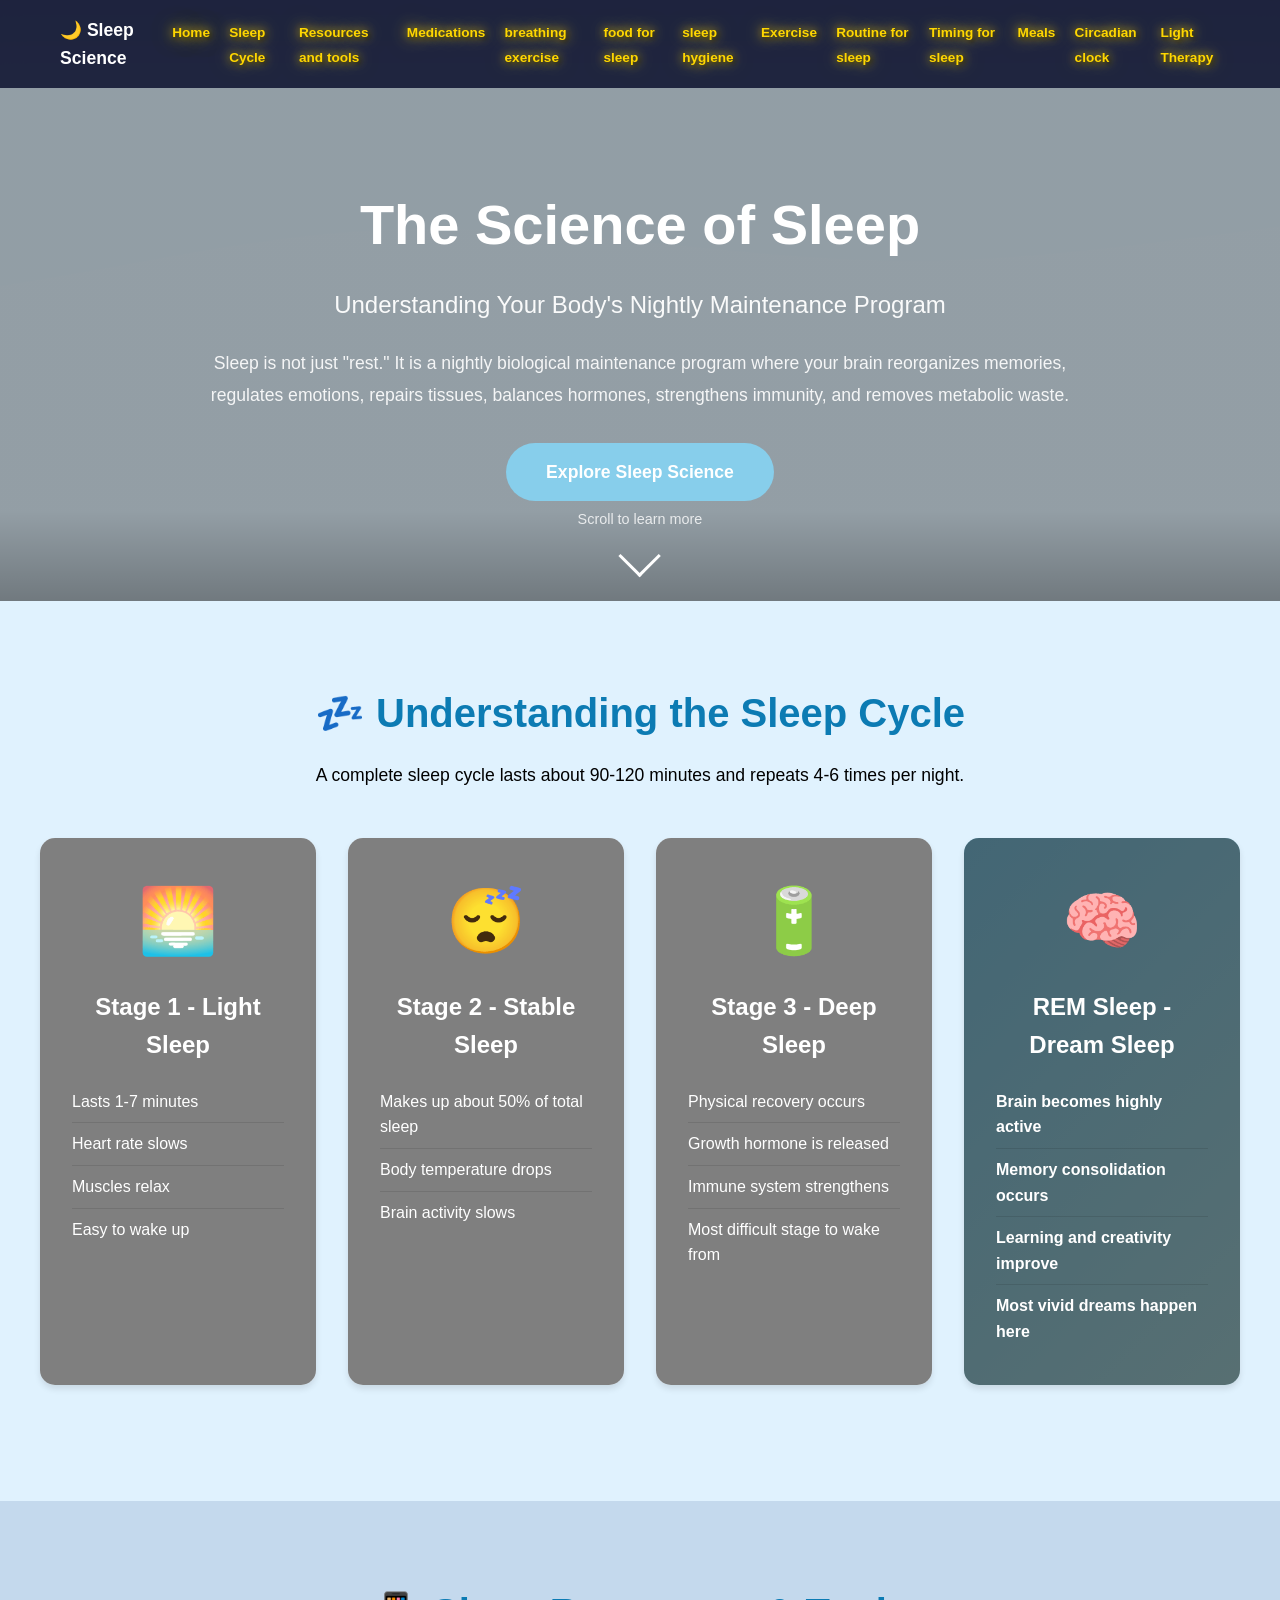
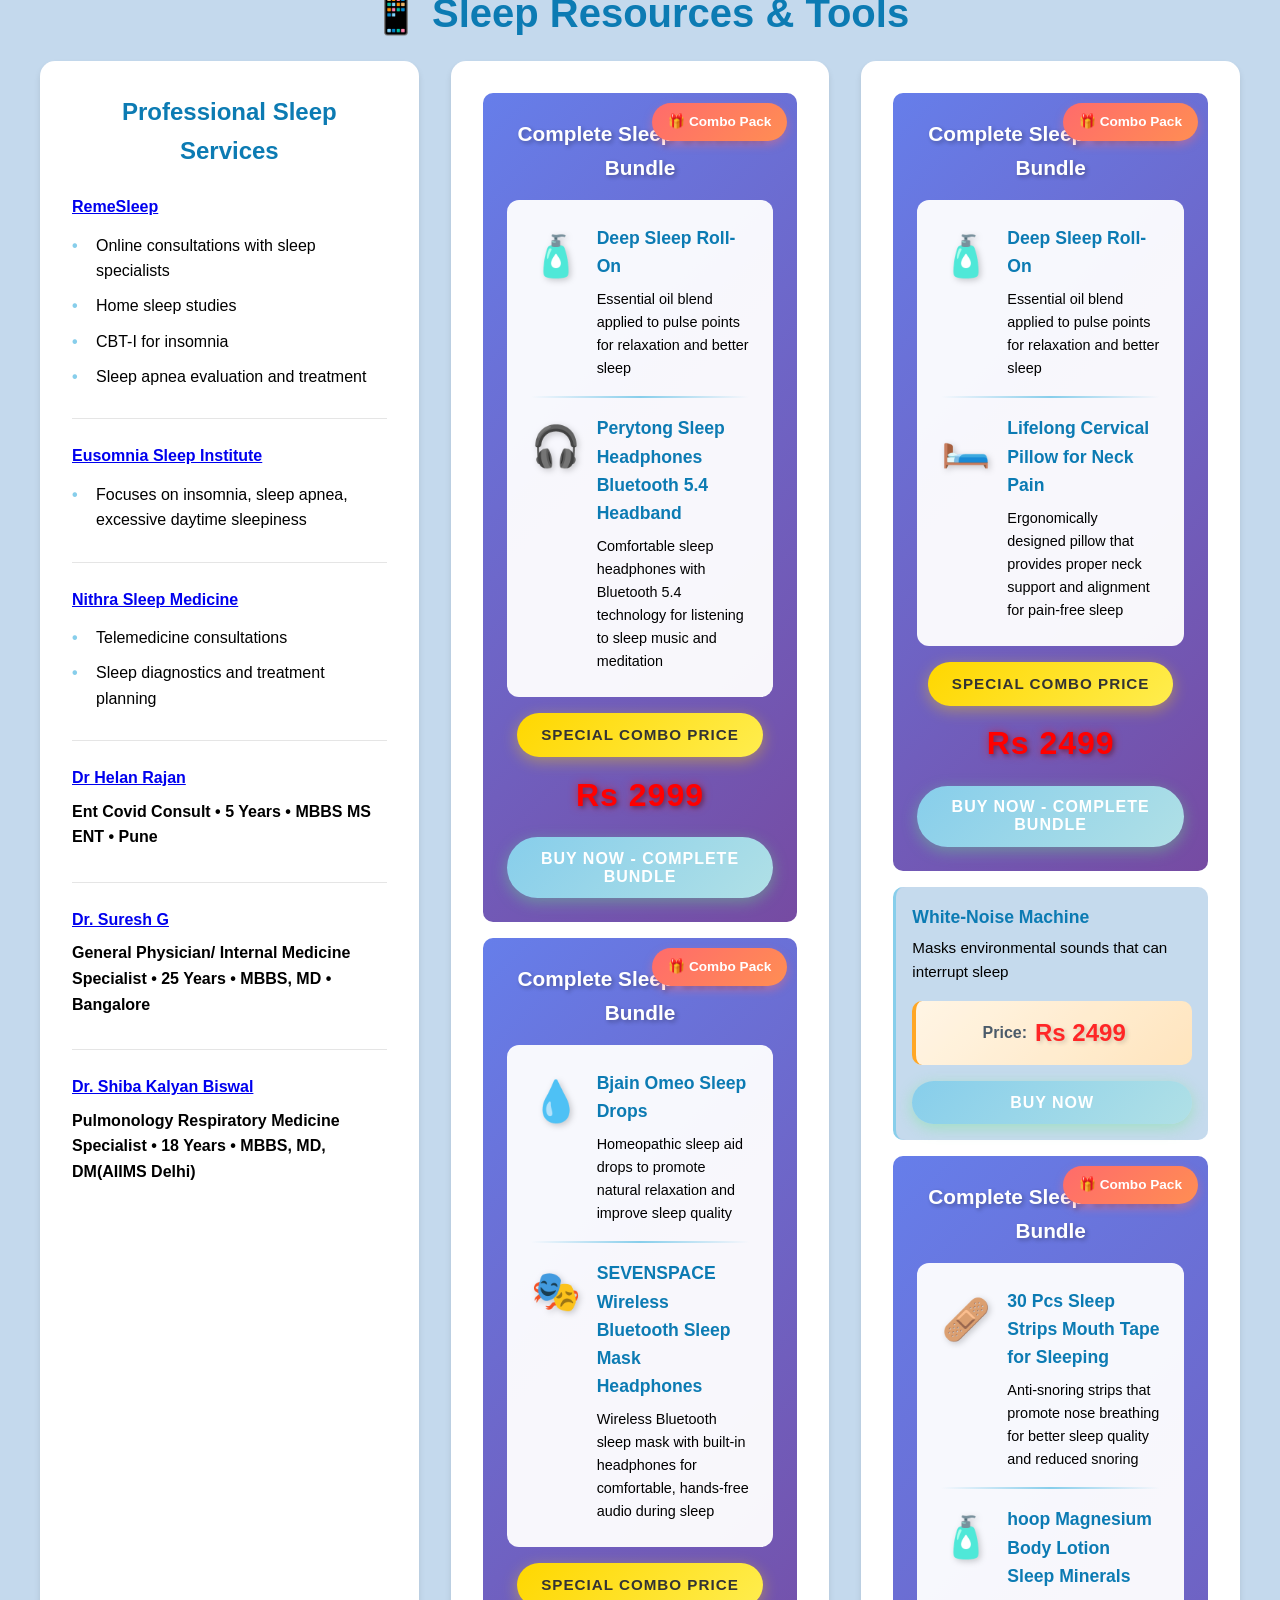
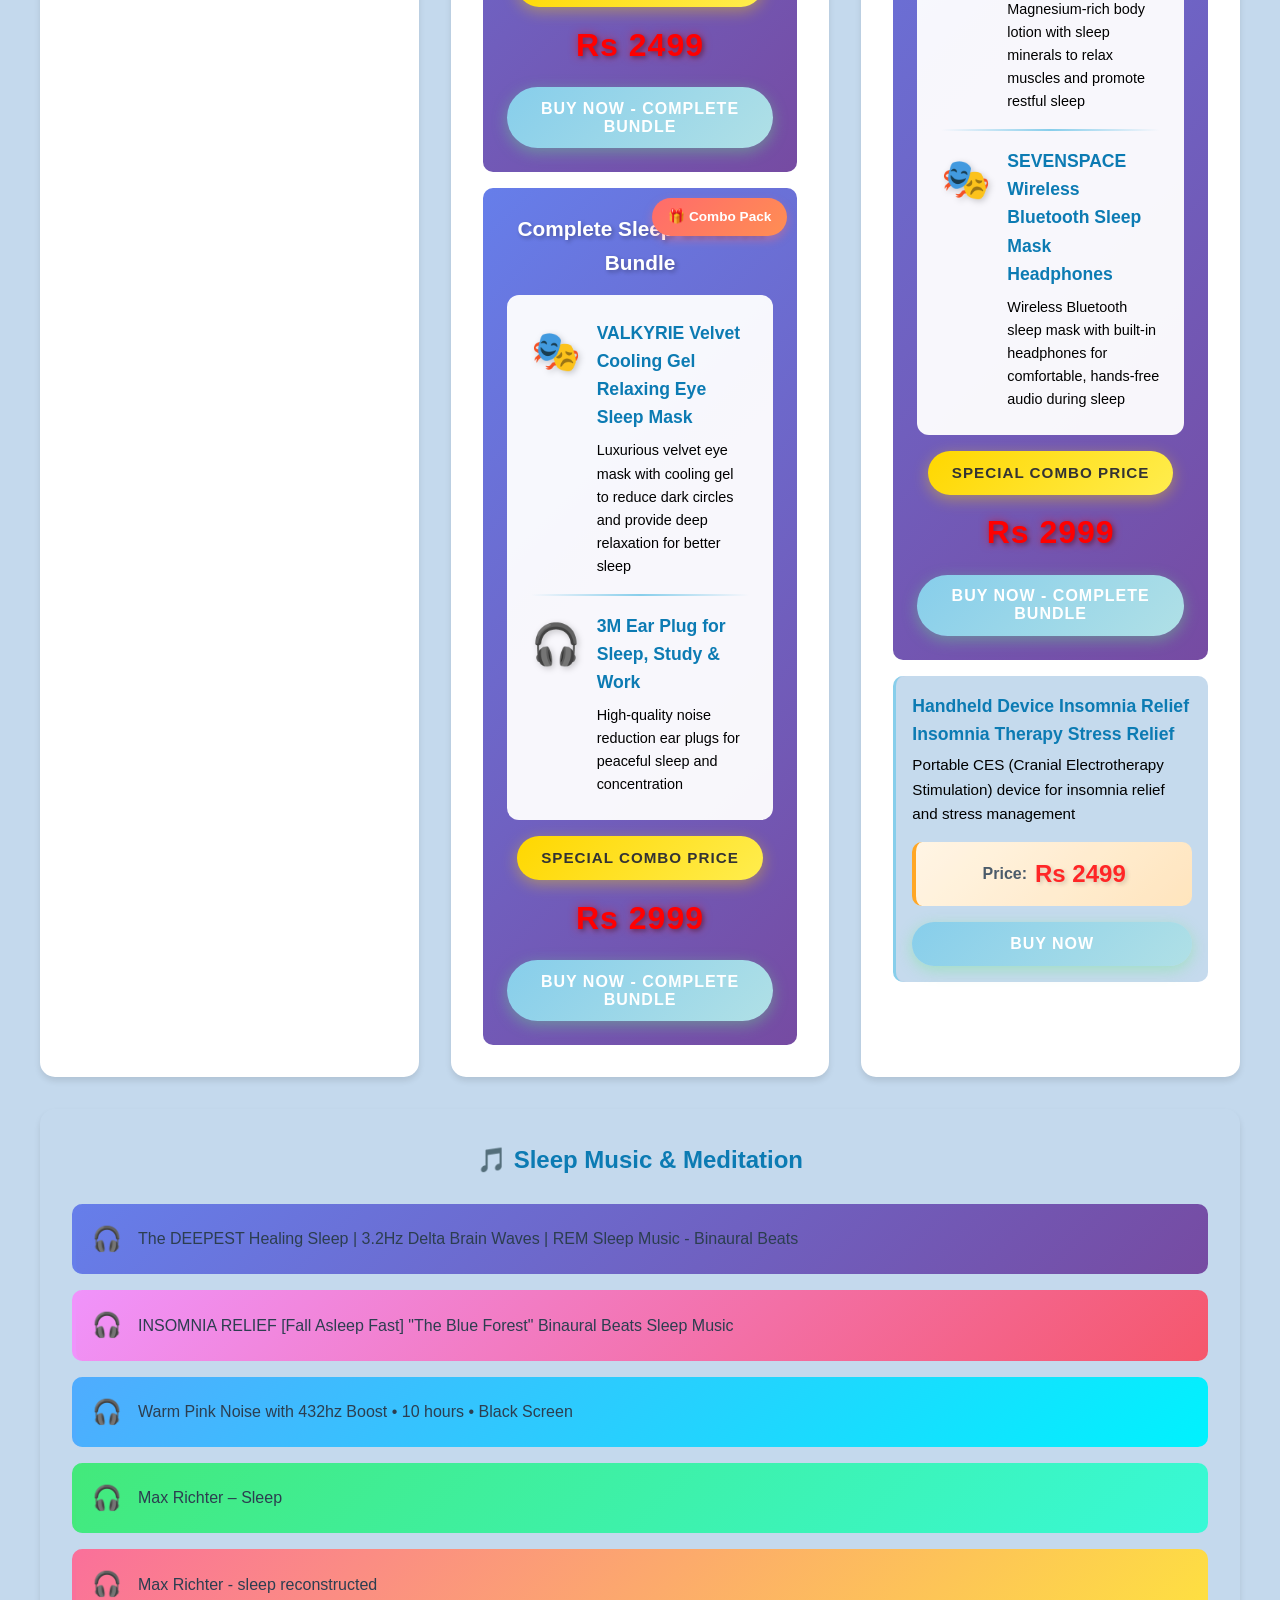
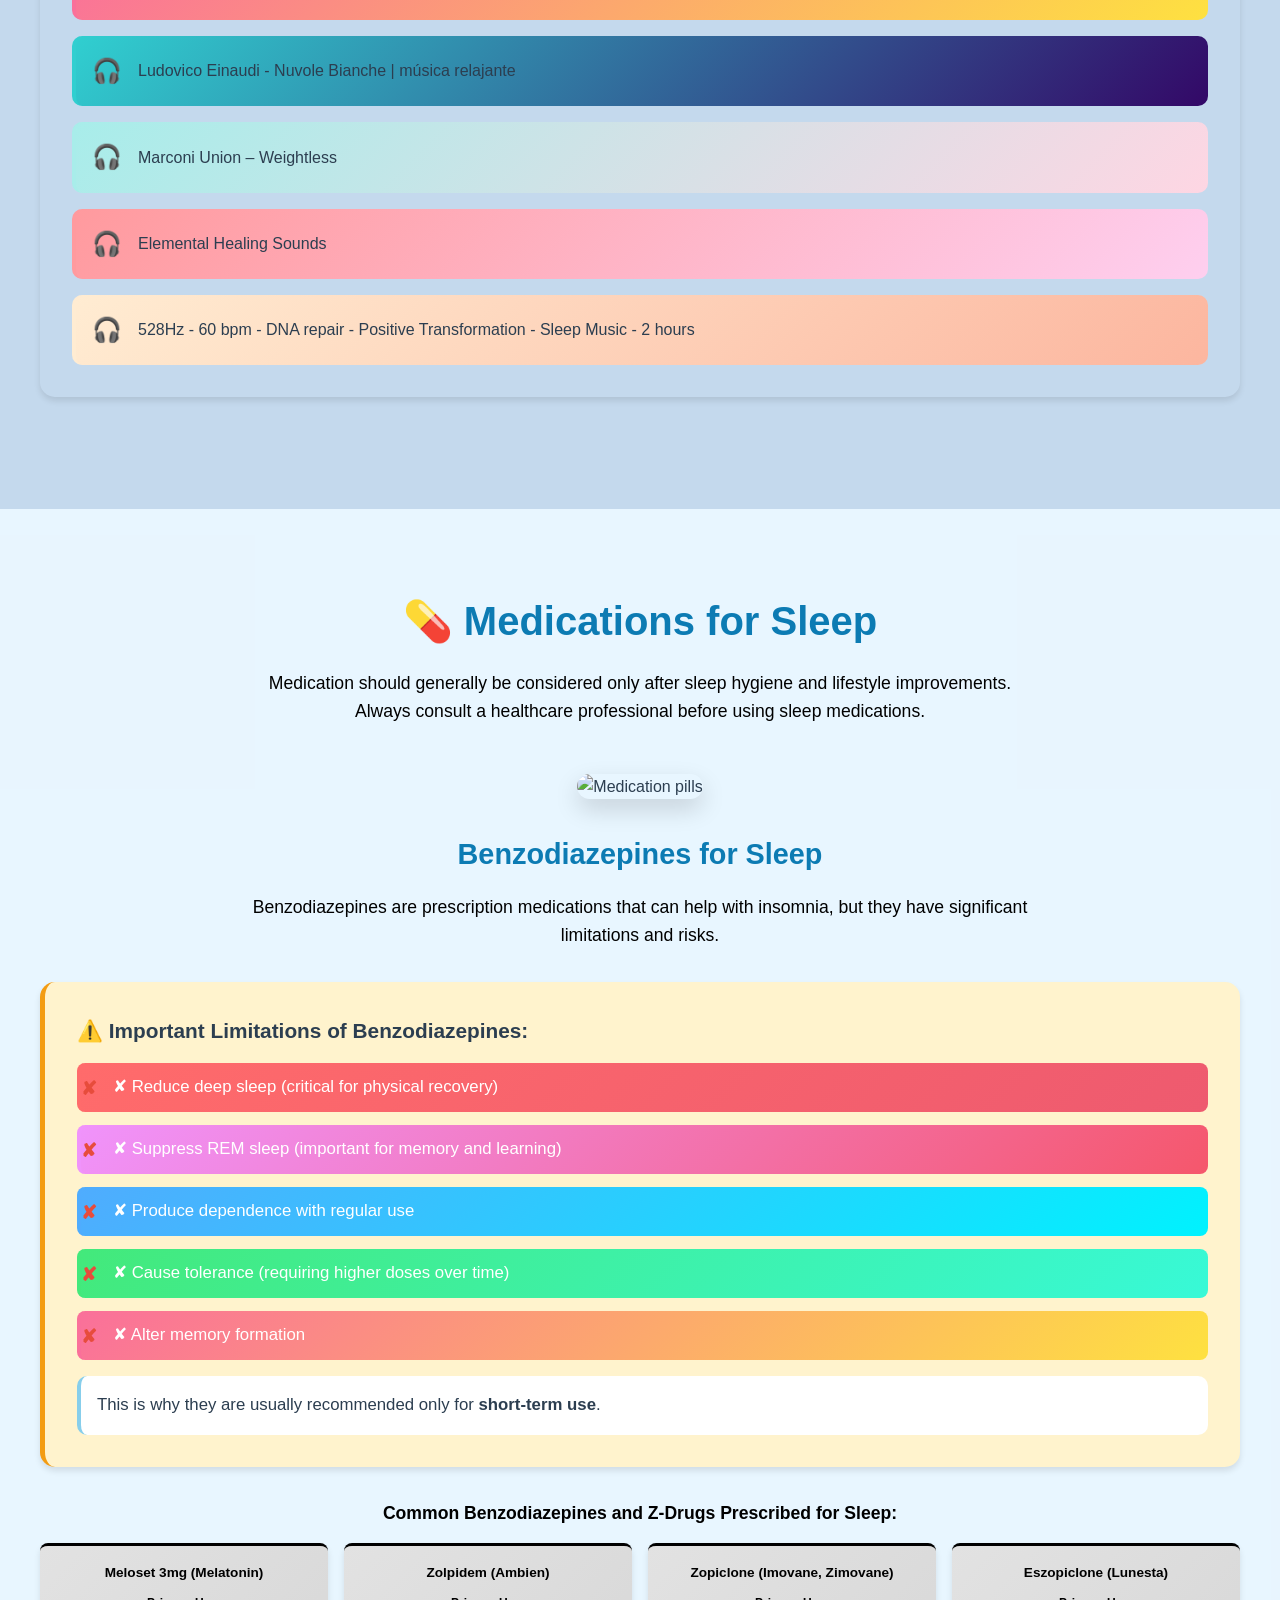
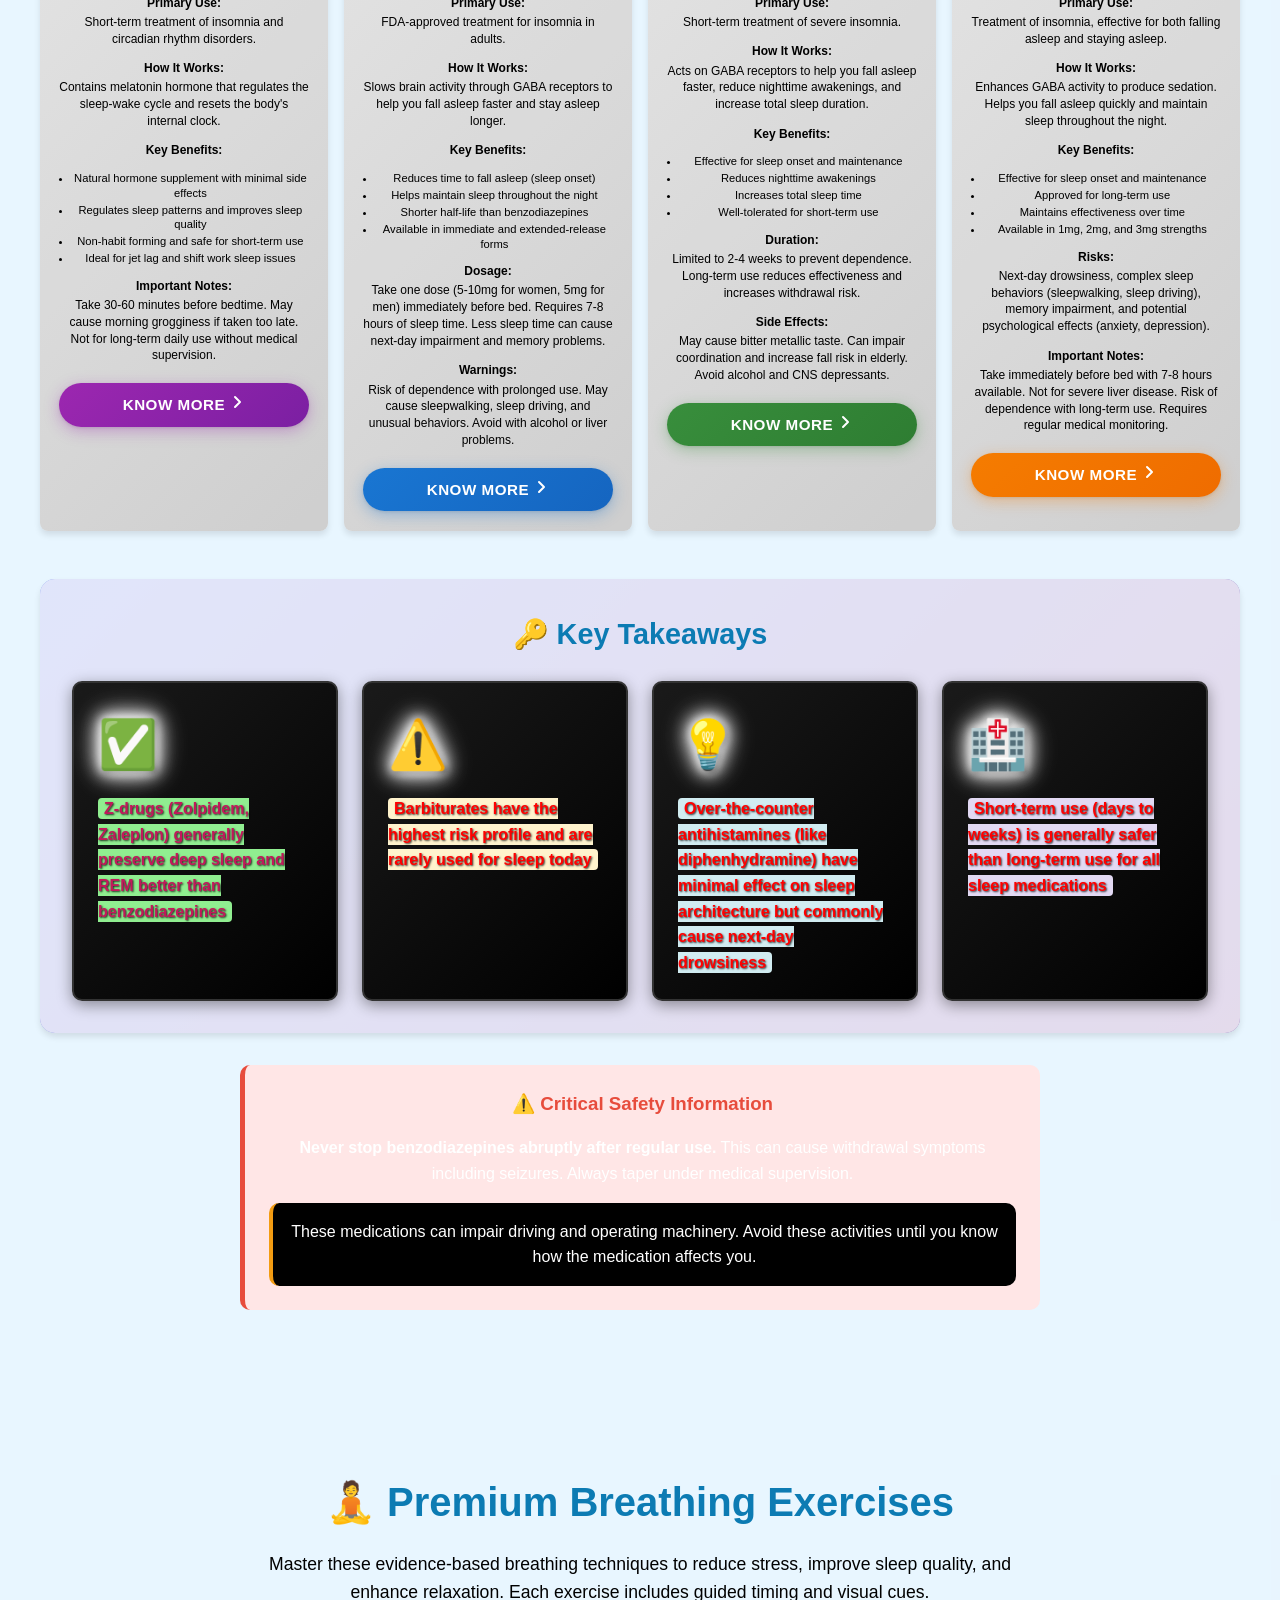
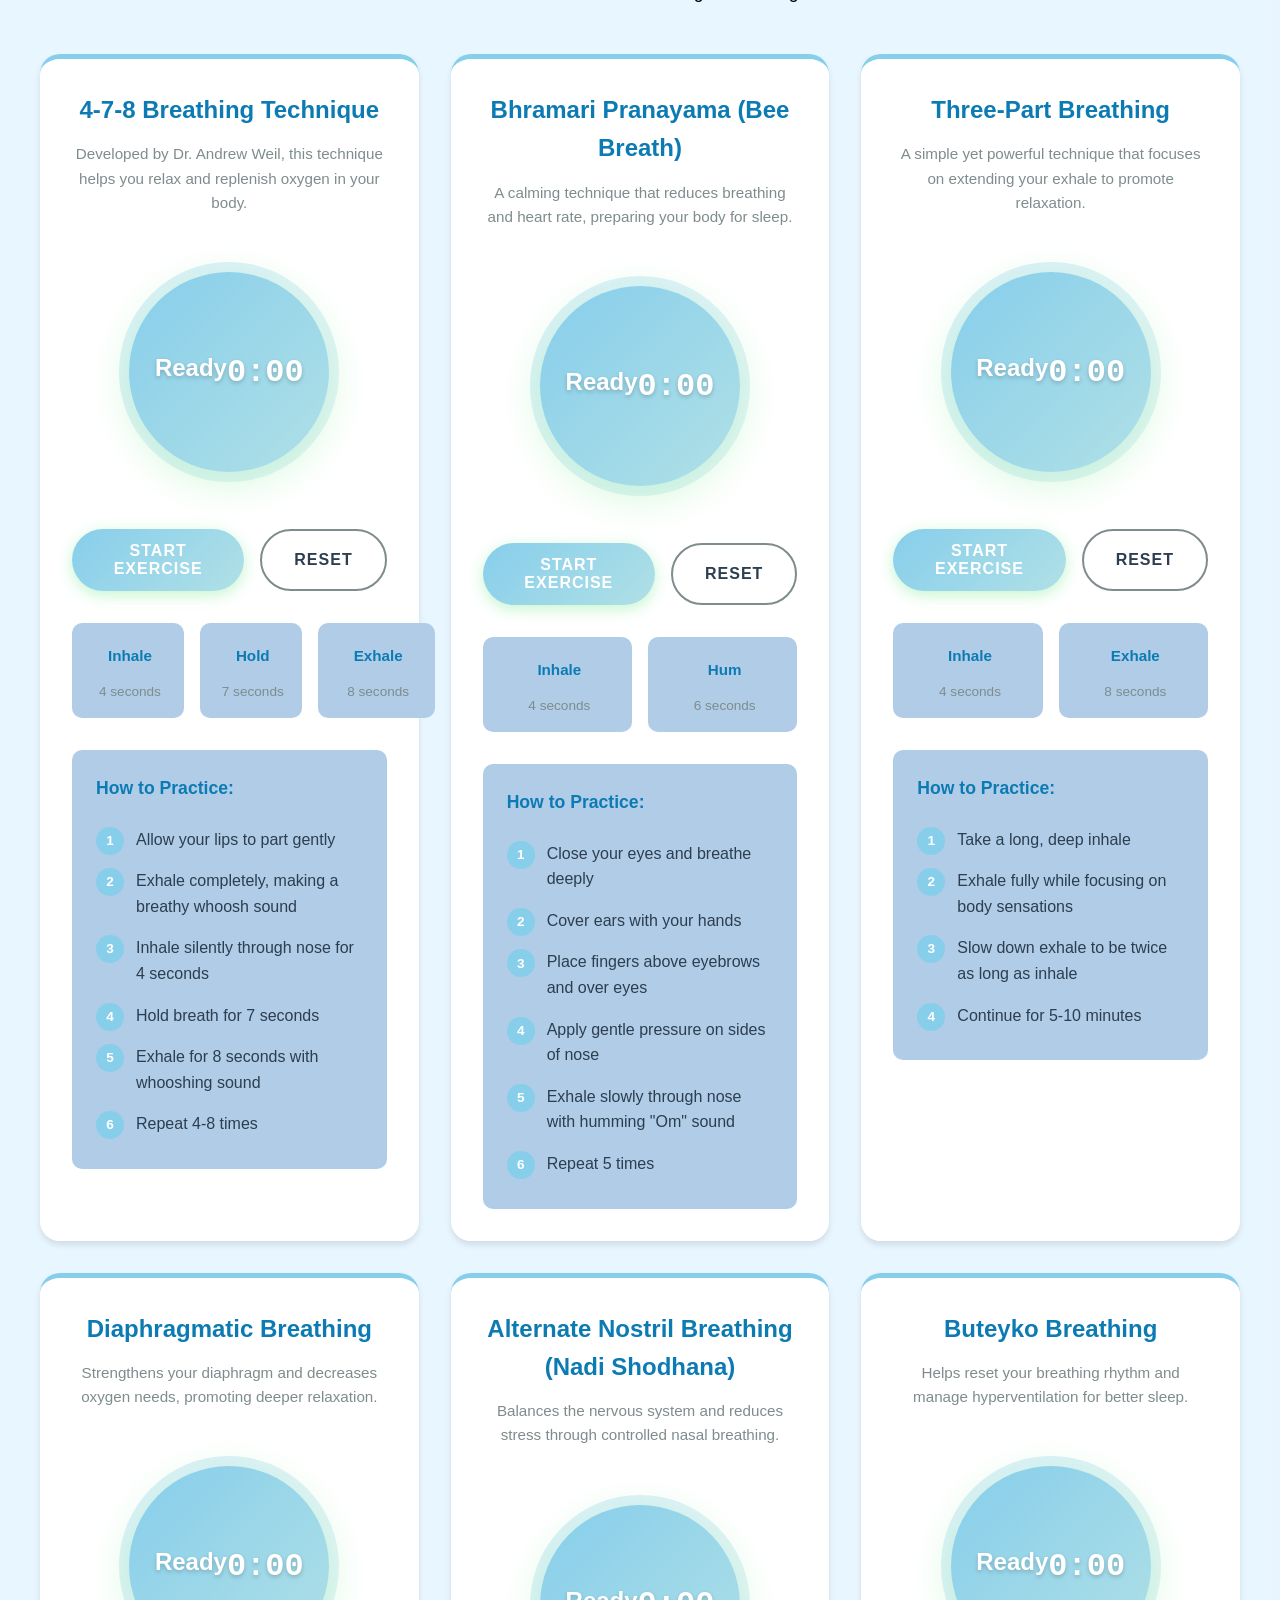
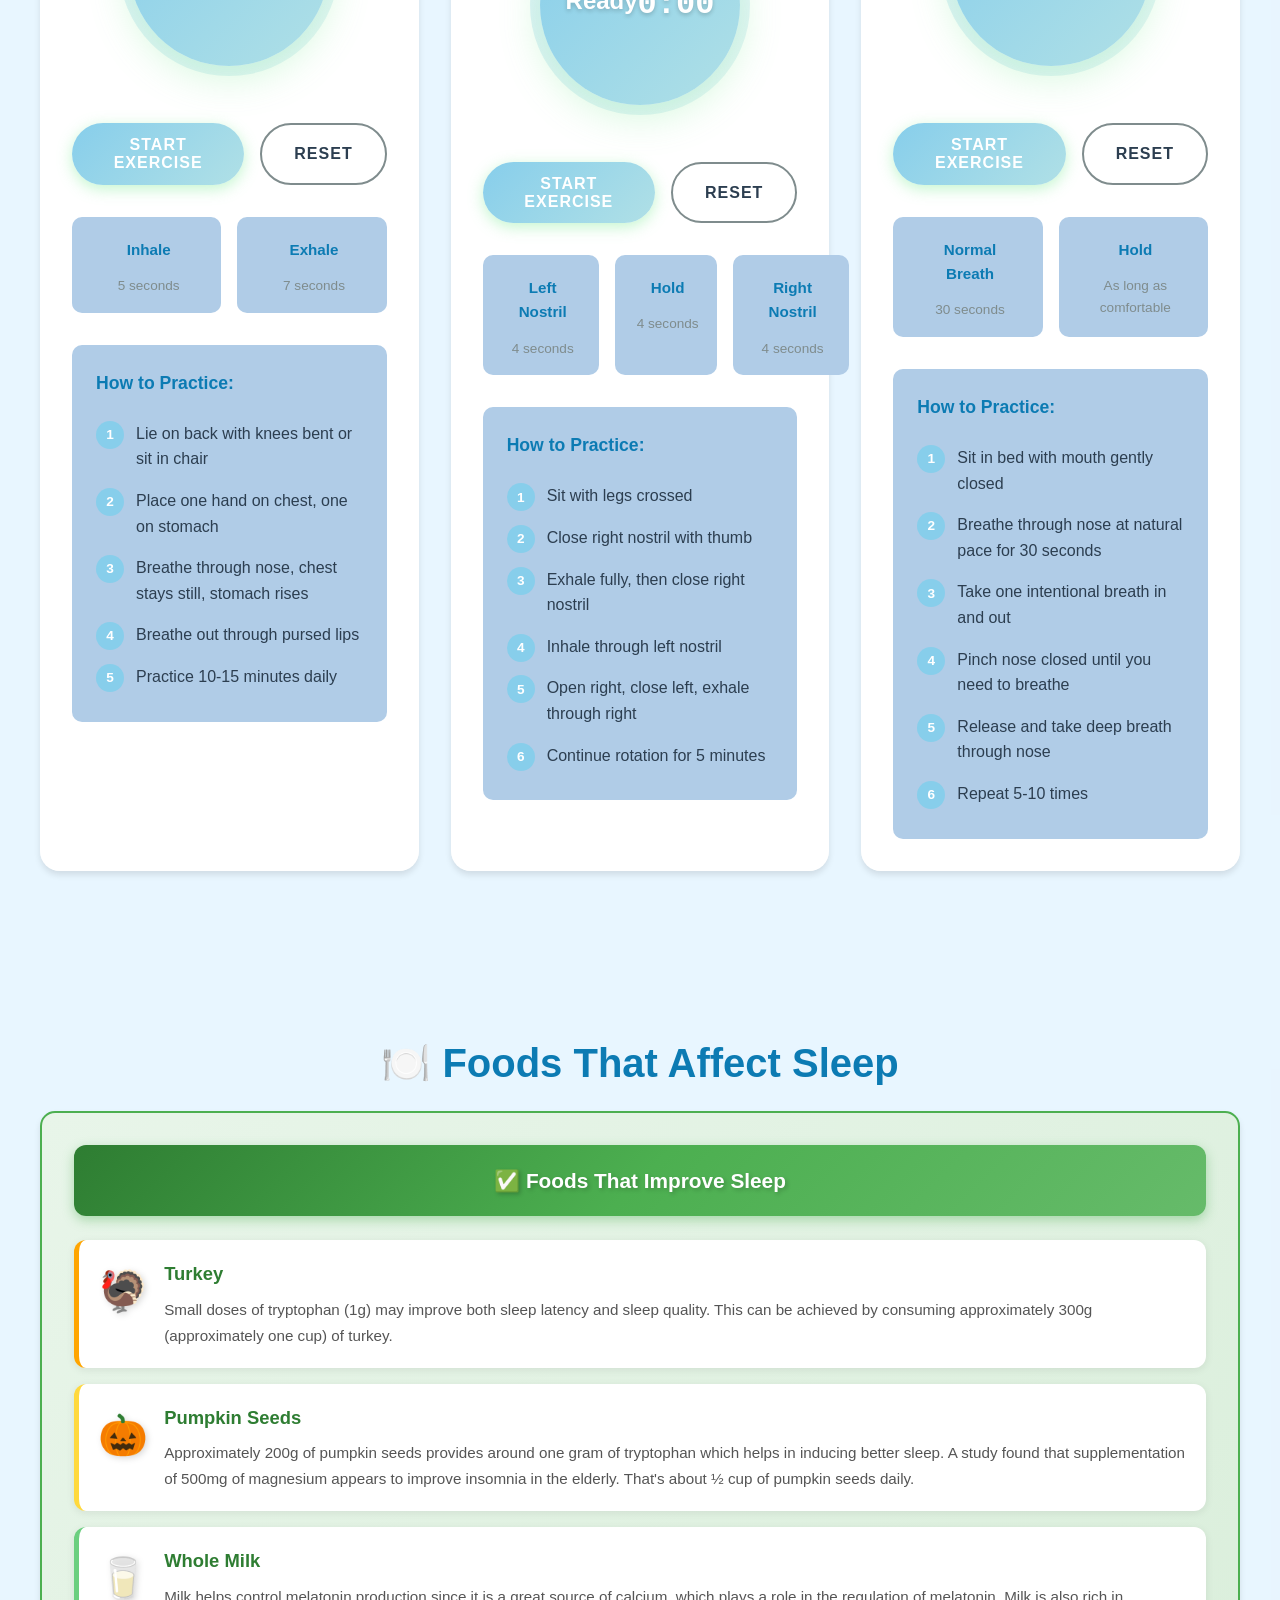
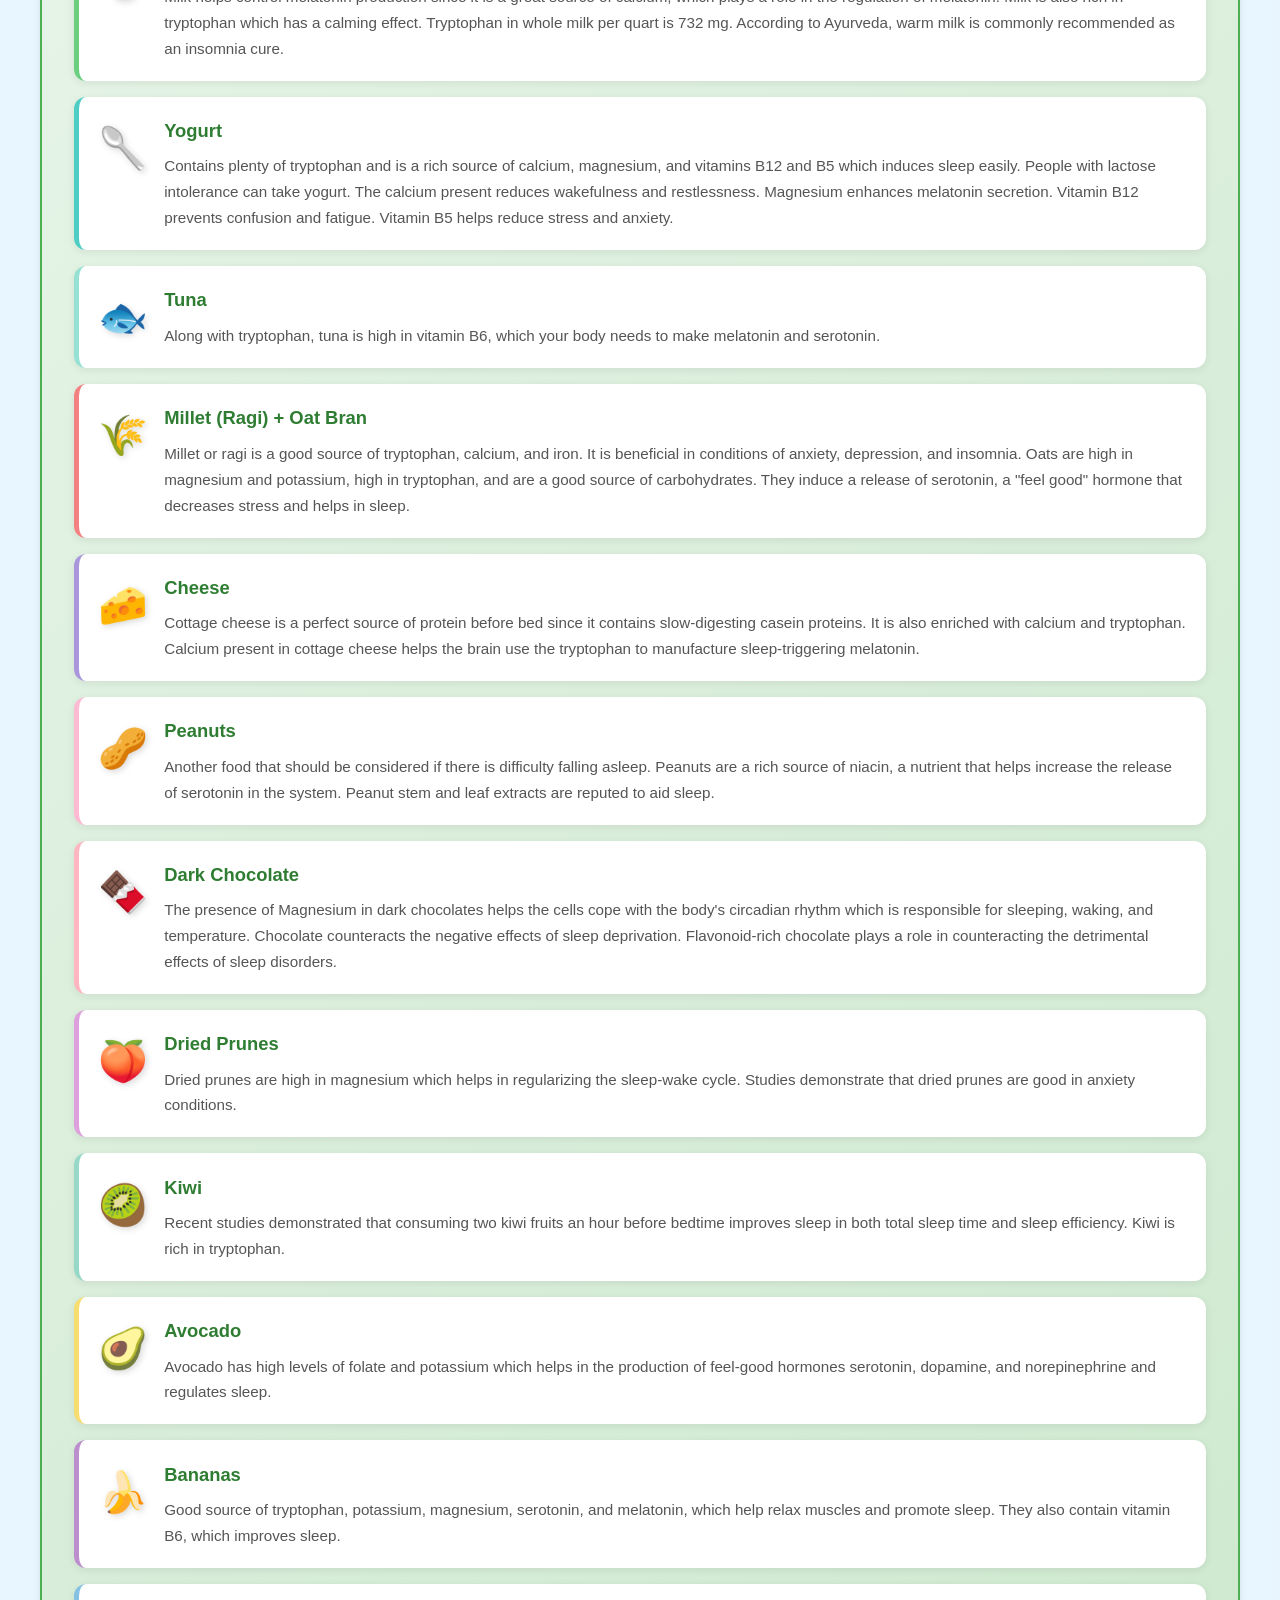
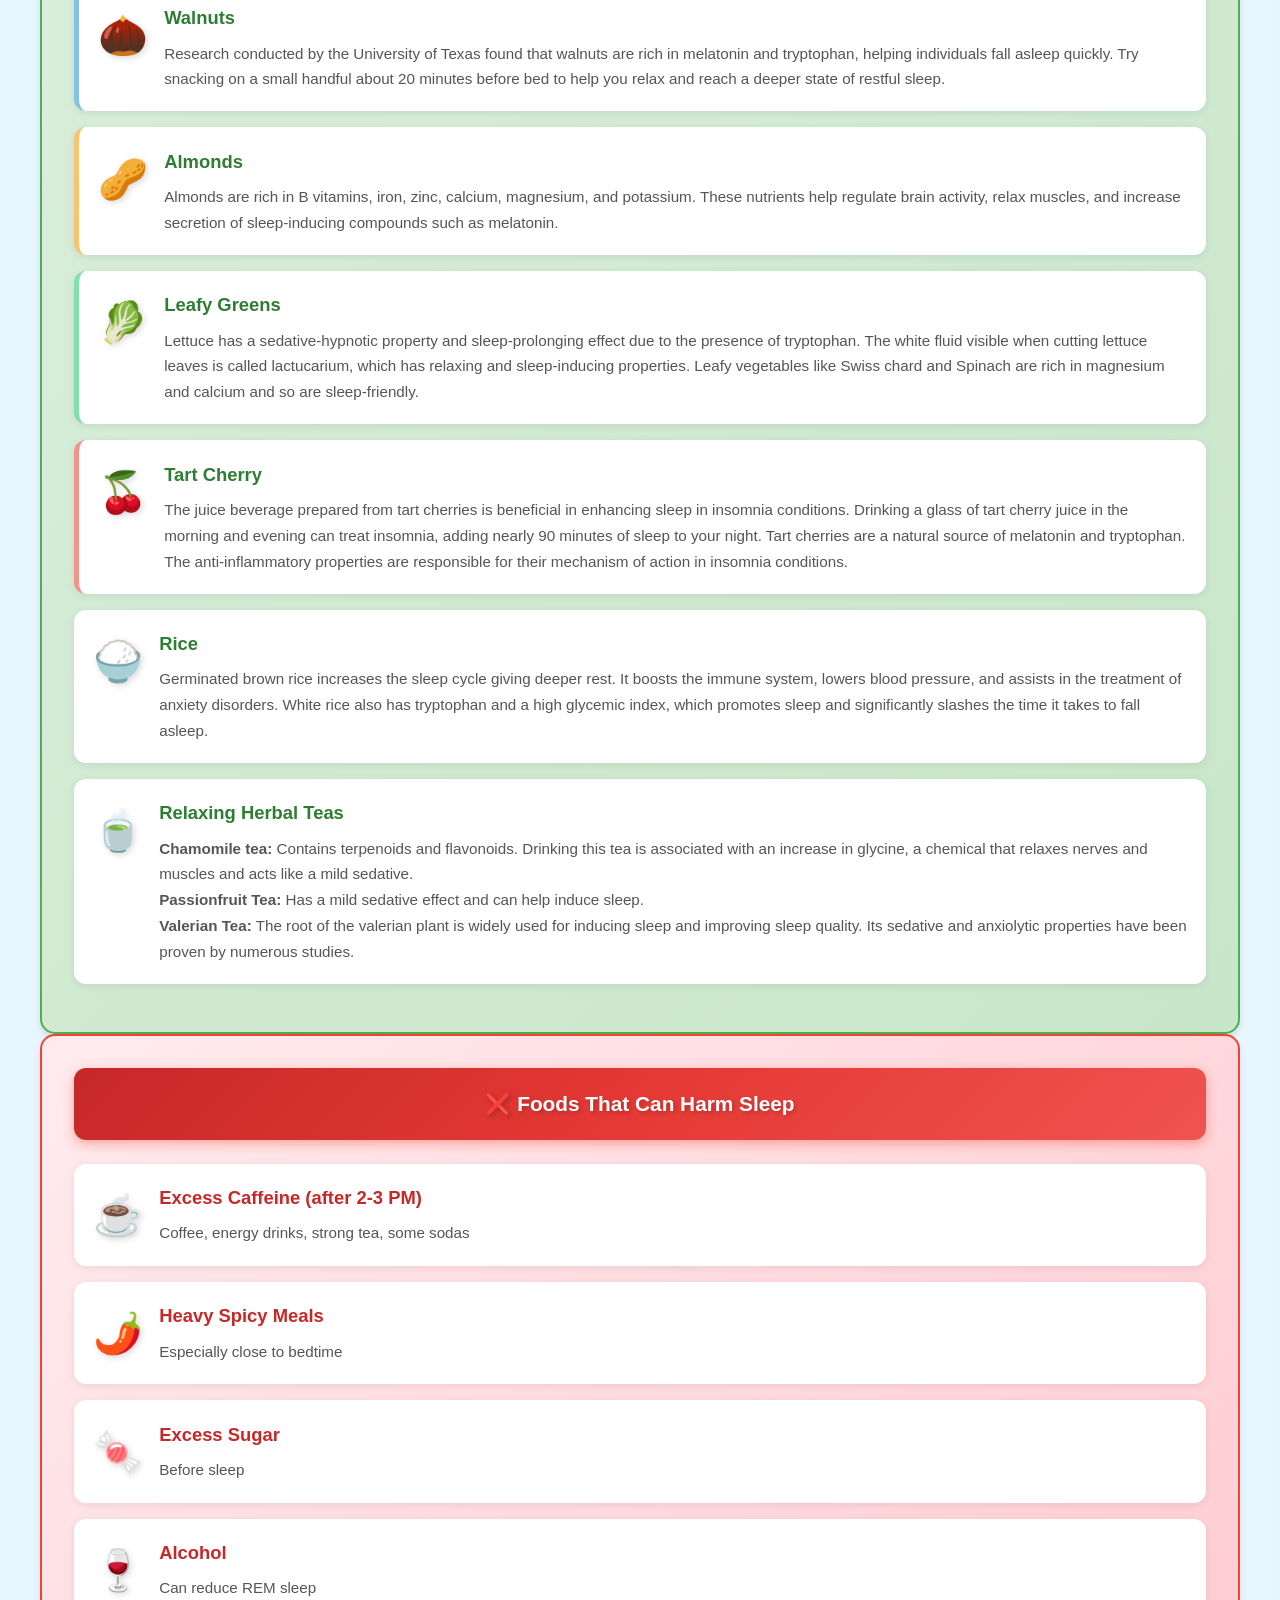
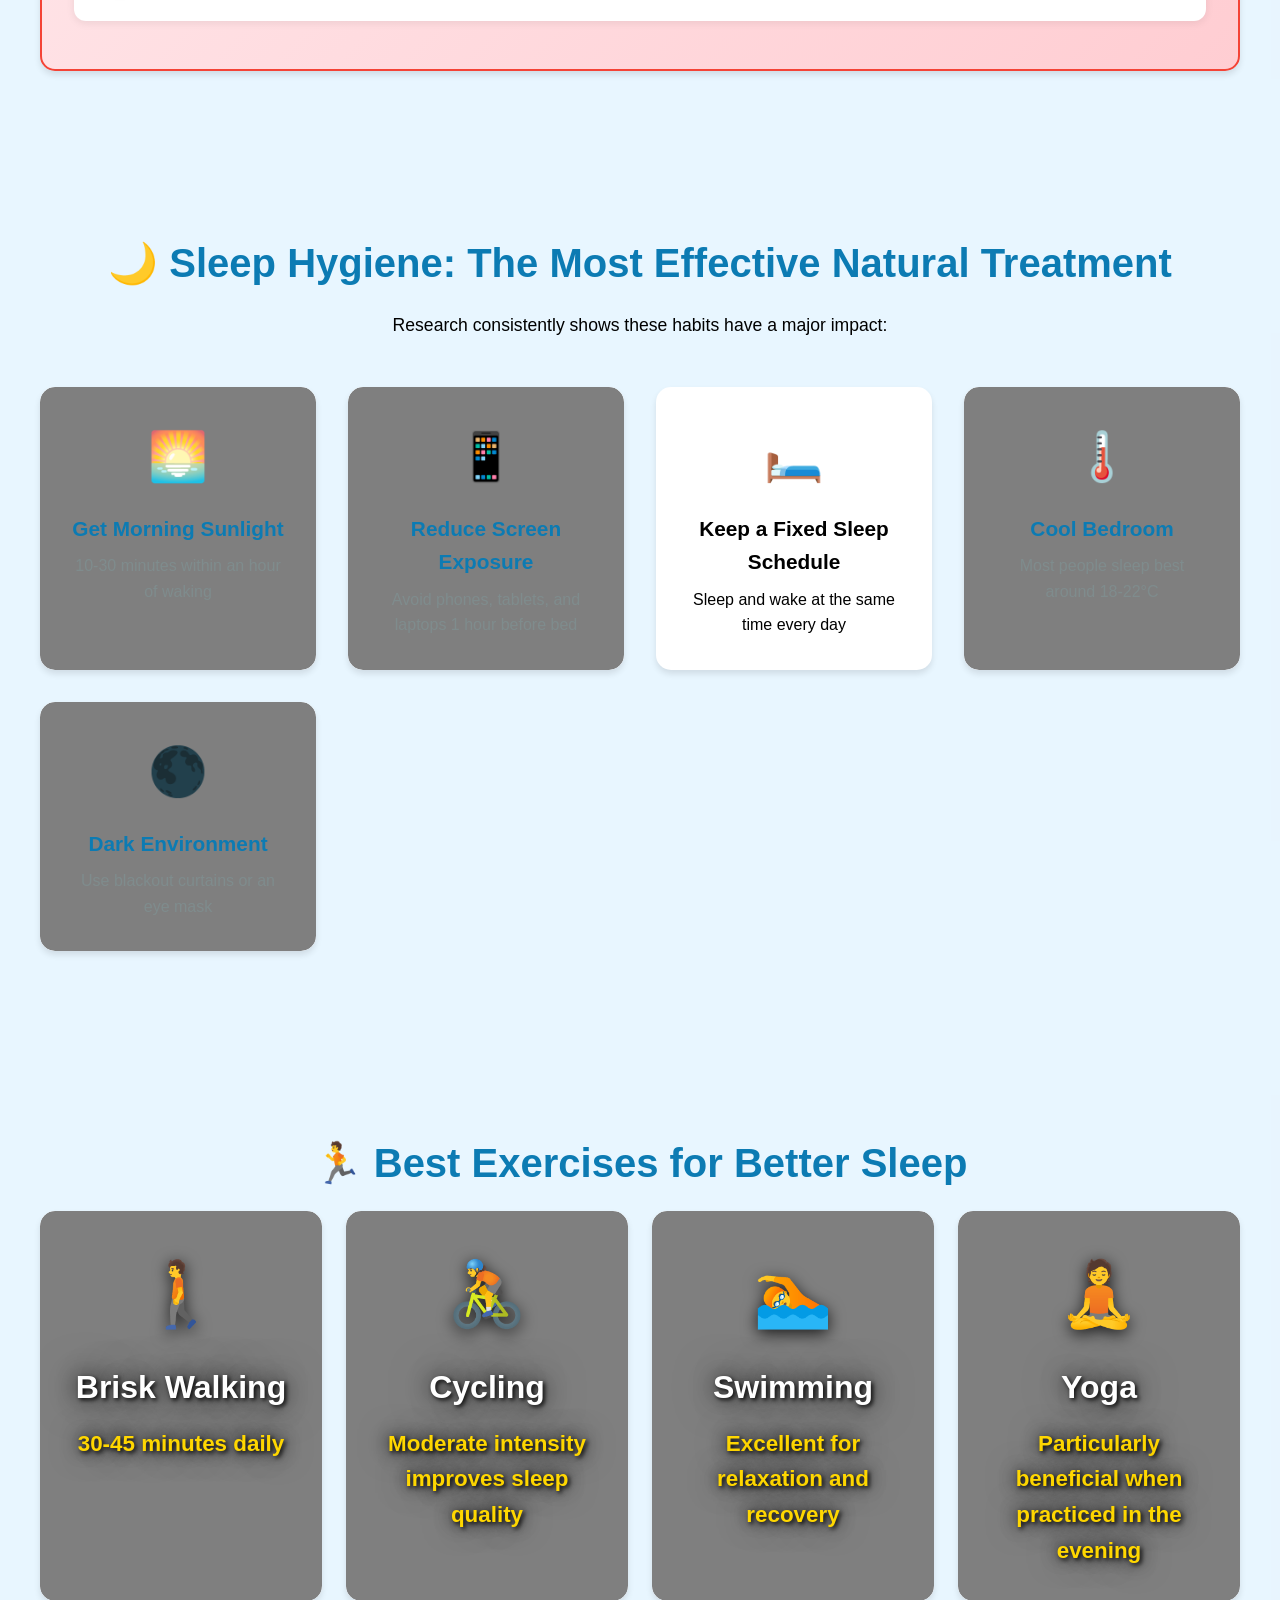
==== commit 5648afac: "Add files via upload" ====
--- a/index.html
+++ b/index.html
@@ -10,7 +10,7 @@
     <!-- Navigation -->
     <nav class="navbar" id="navbar">
         <div class="nav-container">
-<a href="#home" class="nav-logo">🌙 Sleep Science</a>
+            <a href="#home" class="nav-logo">🌙 Sleep Science</a>
             <button class="nav-toggle" id="navToggle" aria-label="Toggle navigation">
                 <span></span>
                 <span></span>
--- a/styles/sleep.css
+++ b/styles/sleep.css
@@ -0,0 +1,6433 @@
+/* ============================================
+   SLEEP SCIENCE WEBSITE - COMPLETE STYLES
+   ============================================ */
+
+/* Reset and Base Styles */
+* {
+    margin: 0;
+    padding: 0;
+    box-sizing: border-box;
+}
+
+:root {
+    --primary-color: #0c7bb3;
+    --secondary-color: #2d3561;
+    --accent-color: #87CEEB;
+    --accent-light: #b0e0e6;
+    --text-dark: #2c3e50;
+    --text-light: #7f8c8d;
+    --bg-light: #b0cce7;
+    --bg-white: #e0f2fe;
+    --success-color: #0c7bb3;
+    --warning-color: #f39c12;
+    --danger-color: #e74c3c;
+    --shadow-sm: 0 2px 4px rgba(0, 0, 0, 0.1);
+    --shadow-md: 0 4px 6px rgba(0, 0, 0, 0.1);
+    --shadow-lg: 0 10px 25px rgba(0, 0, 0, 0.15);
+    --transition: all 0.3s ease;
+}
+
+html {
+    scroll-behavior: smooth;
+}
+
+body {
+    font-family: 'Segoe UI', Tahoma, Geneva, Verdana, sans-serif;
+    line-height: 1.6;
+    color: var(--text-dark);
+    background-color: var(--bg-white);
+}
+
+.container {
+    max-width: 1500px;
+    margin: 0 auto;
+    padding: 0 20px;
+}
+
+/* ============================================
+   NAVIGATION
+   ============================================ */
+.navbar {
+    position: fixed;
+    top: 0;
+    left: 0;
+    right: 0;
+    background: rgba(26, 31, 58, 0.95);
+    backdrop-filter: blur(10px);
+    padding: 1rem 0;
+    z-index: 1000;
+    transition: var(--transition);
+}
+
+.navbar.scrolled {
+    box-shadow: var(--shadow-lg);
+}
+
+.nav-container {
+    max-width: 1200px;
+    margin: 0 auto;
+    padding: 0 20px;
+    display: flex;
+    justify-content: space-between;
+    align-items: center;
+}
+
+.nav-logo {
+    color: white;
+    font-size: 1.1rem;
+    font-weight: bold;
+    text-decoration: none;
+    transition: var(--transition);
+}
+
+.nav-logo:hover {
+    color: var(--accent-light);
+}
+
+.nav-menu {
+    display: flex;
+    list-style: none;
+    gap: 1.2rem;
+}
+
+.nav-link {
+    color: #ffd700;
+    text-decoration: none;
+    font-weight: 700;
+    font-size: 0.85rem;
+    transition: var(--transition);
+    position: relative;
+    text-shadow: 
+        0 0 10px rgba(255, 215, 0, 0.8),
+        0 0 20px rgba(255, 215, 0, 0.6),
+        0 0 30px rgba(255, 215, 0, 0.4),
+        2px 2px 4px rgba(0, 0, 0, 0.8);
+}
+
+.nav-link::after {
+    content: '';
+    position: absolute;
+    bottom: -5px;
+    left: 0;
+    width: 0;
+    height: 2px;
+    background: #ffd700;
+    transition: var(--transition);
+    box-shadow: 0 0 10px rgba(255, 215, 0, 0.8);
+}
+
+.nav-link:hover::after {
+    width: 100%;
+}
+
+.nav-link:hover {
+    color: #ffed4e;
+    text-shadow: 
+        0 0 15px rgba(255, 215, 0, 1),
+        0 0 25px rgba(255, 215, 0, 0.8),
+        0 0 35px rgba(255, 215, 0, 0.6),
+        2px 2px 4px rgba(0, 0, 0, 0.8);
+}
+
+.nav-toggle {
+    display: none;
+    flex-direction: column;
+    background: none;
+    border: none;
+    cursor: pointer;
+    padding: 0;
+}
+
+.nav-toggle span {
+    width: 25px;
+    height: 3px;
+    background: white;
+    margin: 3px 0;
+    transition: var(--transition);
+}
+
+/* ============================================
+   HERO SECTION
+   ============================================ */
+.hero {
+    background-image: url("https://images.unsplash.com/photo-1531353826977-0941b4779a1c?fit=crop&w=1920&q=80");
+    background-size: cover;
+    background-position: center;
+    background-repeat: no-repeat;
+    background-attachment: fixed;
+    color: white;
+    padding: 180px 20px 100px;
+    text-align: center;
+    position: relative;
+    overflow: hidden;
+}
+
+.hero::before {
+    content: '';
+    position: absolute;
+    top: 0;
+    left: 0;
+    right: 0;
+    bottom: 0;
+    background: url('data:image/svg+xml,<svg xmlns="http://www.w3.org/2000/svg" viewBox="0 0 1440 320"><path fill="%23ffffff" fill-opacity="0.05" d="M0,96L48,112C96,128,192,160,288,160C384,160,480,128,576,122.7C672,117,768,139,864,138.7C960,139,1056,117,1152,112C1248,107,1344,117,1392,122.7L1440,128L1440,320L1392,320C1344,320,1248,320,1152,320C1056,320,960,320,864,320C768,320,672,320,576,320C480,320,384,320,288,320C192,320,96,320,48,320L0,320Z"></path></svg>') no-repeat bottom;
+    background-size: cover;
+    z-index: 0;
+}
+
+.hero-overlay {
+    position: absolute;
+    top: 0;
+    left: 0;
+    right: 0;
+    bottom: 0;
+    background: linear-gradient(to bottom, 
+        rgba(0, 0, 0, 0.5) 0%, 
+        rgba(0, 0, 0, 0.35) 15%, 
+        rgba(0, 0, 0, 0.35) 85%, 
+        rgba(0, 0, 0, 0.5) 100%);
+    z-index: 0;
+}
+
+.hero-content {
+    max-width: 900px;
+    margin: 0 auto;
+    position: relative;
+    z-index: 1;
+}
+
+.hero-title {
+    font-size: 3.5rem;
+    margin-bottom: 1rem;
+    animation: fadeInUp 1s ease;
+}
+
+.hero-subtitle {
+    font-size: 1.5rem;
+    margin-bottom: 1.5rem;
+    opacity: 0.95;
+    animation: fadeInUp 1s ease 0.2s backwards;
+}
+
+.hero-description {
+    font-size: 1.1rem;
+    line-height: 1.8;
+    margin-bottom: 2rem;
+    opacity: 0.9;
+    animation: fadeInUp 1s ease 0.4s backwards;
+}
+
+.cta-button {
+    display: inline-block;
+    background: var(--accent-color);
+    color: white;
+    padding: 15px 40px;
+    border-radius: 50px;
+    text-decoration: none;
+    font-weight: bold;
+    font-size: 1.1rem;
+    transition: var(--transition);
+    animation: fadeInUp 1s ease 0.6s backwards;
+}
+
+.cta-button:hover {
+    background: var(--accent-light);
+    transform: translateY(-3px);
+    box-shadow: var(--shadow-lg);
+}
+
+.hero-scroll {
+    position: absolute;
+    bottom: 30px;
+    left: 50%;
+    transform: translateX(-50%);
+    text-align: center;
+    animation: bounce 2s infinite;
+}
+
+.hero-scroll span {
+    display: block;
+    color: white;
+    font-size: 0.9rem;
+    margin-bottom: 10px;
+    opacity: 0.8;
+}
+
+.scroll-arrow {
+    width: 30px;
+    height: 30px;
+    border-right: 3px solid white;
+    border-bottom: 3px solid white;
+    transform: rotate(45deg);
+    margin: 0 auto;
+}
+
+/* ============================================
+   SECTIONS
+   ============================================ */
+.section {
+    padding: 80px 20px;
+    min-height: 100vh;
+    background-size: cover;
+    background-position: center;
+    background-repeat: no-repeat;
+    background-attachment: scroll;
+}
+
+.section.alt-bg {
+    background: var(--bg-light);
+}
+
+/* ============================================
+   RESOURCES SECTION BACKGROUND
+   ============================================ */
+#resources {
+    background-image: url('https://images.unsplash.com/photo-1541781774459-bb2af2f05b55?fit=crop&w=1920&q=80');
+    background-size: cover;
+    background-position: center;
+    background-repeat: no-repeat;
+    position: relative;
+}
+
+#resources::before {
+    content: '';
+    position: absolute;
+    top: 0;
+    left: 0;
+    right: 0;
+    bottom: 0;
+    background: rgba(255, 255, 255, 0.25);
+    z-index: 0;
+}
+
+#resources .container {
+    position: relative;
+    z-index: 1;
+}
+
+.section-title {
+    font-size: 2.5rem;
+    text-align: center;
+    margin-bottom: 1rem;
+    color: var(--primary-color);
+}
+
+.section-intro {
+    text-align: center;
+    font-size: 1.1rem;
+    color: #000000;
+    margin-bottom: 3rem;
+    max-width: 800px;
+    margin-left: auto;
+    margin-right: auto;
+}
+
+/* ============================================
+   SLEEP CYCLE SECTION
+   ============================================ */
+#cycle {
+    background-image: url('https://images.unsplash.com/photo-1541781774459-bb2af2f05b55?fit=crop&w=1920&q=80');
+    background-size: cover;
+    background-position: center;
+    background-repeat: no-repeat;
+    position: relative;
+}
+
+#cycle::before {
+    content: '';
+    position: absolute;
+    top: 0;
+    left: 0;
+    right: 0;
+    bottom: 0;
+    background: rgba(255, 255, 255, 0);
+    z-index: 0;
+}
+
+#cycle .container {
+    position: relative;
+    z-index: 1;
+}
+
+/* ============================================
+   MEDICATIONS SECTION BACKGROUND
+   ============================================ */
+#medications {
+    background: url('https://tse3.mm.bing.net/th/id/OIP.sUAI-fNyb1hX3tXVTHTYbAHaEJ?r=0&rs=1&pid=ImgDetMain&o=7&rm=3') no-repeat center center / cover !important;
+    position: relative;
+}
+
+#medications::before {
+    content: '';
+    position: absolute;
+    top: 0;
+    left: 0;
+    right: 0;
+    bottom: 0;
+    background: rgba(255, 255, 255, 0.25);
+    z-index: 0;
+}
+
+#medications .container {
+    position: relative;
+    z-index: 1;
+}
+
+/* ============================================
+   SLEEP CYCLE CARDS
+   ============================================ */
+.cycle-container {
+    display: grid;
+    grid-template-columns: repeat(auto-fit, minmax(250px, 1fr));
+    gap: 2rem;
+    margin-top: 2rem;
+}
+
+.cycle-card {
+    background: white;
+    padding: 2rem;
+    border-radius: 15px;
+    box-shadow: var(--shadow-md);
+    transition: var(--transition);
+    text-align: center;
+}
+
+.cycle-card:hover {
+    transform: translateY(-10px);
+    box-shadow: var(--shadow-lg);
+}
+
+.cycle-card.stage-1-light-sleep {
+    background-image: url('https://images.pexels.com/photos/7445268/pexels-photo-7445268.jpeg?cs=srgb&dl=pexels-ekaterina-bolovtsova-7445268.jpg&fm=jpg');
+    background-size: cover;
+    background-position: center;
+    background-repeat: no-repeat;
+    color: white;
+    position: relative;
+}
+
+.cycle-card.stage-1-light-sleep::before {
+    content: '';
+    position: absolute;
+    top: 0;
+    left: 0;
+    right: 0;
+    bottom: 0;
+    background: rgba(0, 0, 0, 0.5);
+    border-radius: 15px;
+    z-index: 0;
+}
+
+.cycle-card.stage-1-light-sleep > * {
+    position: relative;
+    z-index: 1;
+}
+
+.cycle-card.stage-2-stable-sleep {
+    background-image: url('https://img.freepik.com/premium-photo/sleeping-woman-smile-bed-with-morning-nap-home-with-rest-feeling-calm-with-peace-house-bedroom-tired-female-person-relax-comfortable-pillow-with-blanket-dreaming-weekend_590464-209386.jpg');
+    background-size: cover;
+    background-position: center;
+    background-repeat: no-repeat;
+    color: white;
+    position: relative;
+}
+
+.cycle-card.stage-2-stable-sleep::before {
+    content: '';
+    position: absolute;
+    top: 0;
+    left: 0;
+    right: 0;
+    bottom: 0;
+    background: rgba(0, 0, 0, 0.5);
+    border-radius: 15px;
+    z-index: 0;
+}
+
+.cycle-card.stage-2-stable-sleep > * {
+    position: relative;
+    z-index: 1;
+}
+
+.cycle-card.stage-3-deep-sleep {
+    background-image: url('https://media.istockphoto.com/id/1487080824/photo/beautiful-woman-sleeping-in-bed.jpg?s=612x612&w=0&k=20&c=newlkU5kxDfL0w_bbYjlksRawIhZRd7kBNuvbLMcpVo=');
+    background-size: cover;
+    background-position: center;
+    background-repeat: no-repeat;
+    color: white;
+    position: relative;
+}
+
+.cycle-card.stage-3-deep-sleep::before {
+    content: '';
+    position: absolute;
+    top: 0;
+    left: 0;
+    right: 0;
+    bottom: 0;
+    background: rgba(0, 0, 0, 0.5);
+    border-radius: 15px;
+    z-index: 0;
+}
+
+.cycle-card.stage-3-deep-sleep > * {
+    position: relative;
+    z-index: 1;
+}
+
+.cycle-card.rem-sleep-dream-sleep {
+    background-image: url('https://www.realsimple.com/thmb/tn4tWFZIFtMyDbKMngnSz70idk8=/1500x0/filters:no_upscale():max_bytes(150000):strip_icc()/three-best-sleeping-positions-GettyImages-1154041977-e89adfe8b68b493aaebed371381e078a.jpg');
+    background-size: cover;
+    background-position: center;
+    background-repeat: no-repeat;
+    color: white;
+    position: relative;
+}
+
+.cycle-card.rem-sleep-dream-sleep::before {
+    content: '';
+    position: absolute;
+    top: 0;
+    left: 0;
+    right: 0;
+    bottom: 0;
+    background: rgba(0, 0, 0, 0.5);
+    border-radius: 15px;
+    z-index: 0;
+}
+
+.cycle-card.rem-sleep-dream-sleep > * {
+    position: relative;
+    z-index: 1;
+}
+
+.cycle-card.highlight {
+    background: linear-gradient(135deg, var(--accent-color), var(--accent-light));
+    color: white;
+}
+
+.cycle-icon {
+    font-size: 4rem;
+    margin-bottom: 1rem;
+}
+
+.cycle-card h3 {
+    font-size: 1.5rem;
+    margin-bottom: 1rem;
+}
+
+.cycle-features {
+    list-style: none;
+    text-align: left;
+}
+
+.cycle-features li {
+    padding: 0.5rem 0;
+    border-bottom: 1px solid rgba(0, 0, 0, 0.1);
+}
+
+.cycle-features li:last-child {
+    border-bottom: none;
+}
+
+/* ============================================
+   DURATION TABLE
+   ============================================ */
+.duration-table-container {
+    overflow-x: auto;
+    margin-bottom: 2rem;
+}
+
+.duration-table {
+    width: 100%;
+    max-width: 600px;
+    margin: 0 auto;
+    border-collapse: collapse;
+    background: white;
+    border-radius: 10px;
+    overflow: hidden;
+    box-shadow: var(--shadow-md);
+}
+
+.duration-table thead {
+    background: var(--primary-color);
+    color: white;
+}
+
+.duration-table th,
+.duration-table td {
+    padding: 1rem;
+    text-align: left;
+}
+
+.duration-table tbody tr {
+    border-bottom: 1px solid rgba(0, 0, 0, 0.1);
+}
+
+.duration-table tbody tr:hover {
+    background: var(--bg-light);
+}
+
+.highlight-value {
+    color: var(--accent-color);
+    font-weight: bold;
+    font-size: 1.2rem;
+}
+
+.warning-box {
+    background: #fff3cd;
+    border-left: 5px solid var(--warning-color);
+    padding: 1.5rem;
+    border-radius: 10px;
+    max-width: 800px;
+    margin: 0 auto;
+}
+
+.warning-box h3 {
+    color: #856404;
+    margin-bottom: 1rem;
+}
+
+.warning-list {
+    list-style: none;
+}
+
+.warning-list li {
+    padding: 0.5rem 0;
+    padding-left: 1.5rem;
+    position: relative;
+}
+
+.warning-list li::before {
+    content: '⚠️';
+    position: absolute;
+    left: 0;
+}
+
+/* ============================================
+   FOODS SECTION BACKGROUND
+   ============================================ */
+#foods {
+    background: url('https://wallpapercat.com/w/full/e/0/1/2142758-2121x1414-desktop-hd-healthy-food-wallpaper.jpg') no-repeat center center / cover !important;
+    position: relative;
+}
+
+#foods::before {
+    content: '';
+    position: absolute;
+    top: 0;
+    left: 0;
+    right: 0;
+    bottom: 0;
+    background: rgba(255, 255, 255, 0.25);
+    z-index: 0;
+}
+
+#foods .container {
+    position: relative;
+    z-index: 1;
+}
+
+/* ============================================
+   MEDICATION CARDS - PREMIUM BUTTONS
+   ============================================ */
+.know-more-btn {
+    /* Layout */
+    display: inline-flex;
+    align-items: center;
+    justify-content: center;
+    gap: 0.5rem;
+    
+    /* Visual Design */
+    background: linear-gradient(135deg, var(--primary-color), var(--secondary-color));
+    color: white;
+    padding: 0.75rem 1.75rem;
+    border-radius: 50px;
+    border: 2px solid transparent;
+    box-shadow: 
+        0 4px 15px rgba(12, 123, 179, 0.3),
+        0 1px 3px rgba(0, 0, 0, 0.1);
+    
+    /* Typography */
+    font-size: 0.85rem;
+    font-weight: 600;
+    text-transform: uppercase;
+    letter-spacing: 0.8px;
+    text-decoration: none;
+    white-space: nowrap;
+    
+    /* Animation */
+    transition: all 0.3s cubic-bezier(0.4, 0, 0.2, 1);
+    position: relative;
+    overflow: hidden;
+    cursor: pointer;
+    
+    /* Accessibility */
+    outline: none;
+    -webkit-tap-highlight-color: transparent;
+}
+
+/* Button Content */
+.know-more-btn .btn-text {
+    position: relative;
+    z-index: 2;
+}
+
+.know-more-btn .btn-arrow {
+    position: relative;
+    z-index: 2;
+    transition: transform 0.3s cubic-bezier(0.4, 0, 0.2, 1);
+    flex-shrink: 0;
+}
+
+/* Ripple Effect Container */
+.know-more-btn::before {
+    content: '';
+    position: absolute;
+    top: 50%;
+    left: 50%;
+    width: 0;
+    height: 0;
+    border-radius: 50%;
+    background: rgba(255, 255, 255, 0.25);
+    transform: translate(-50%, -50%);
+    transition: width 0.6s ease, height 0.6s ease;
+    z-index: 1;
+}
+
+/* Animated Border Glow */
+.know-more-btn::after {
+    content: '';
+    position: absolute;
+    top: -2px;
+    left: -2px;
+    right: -2px;
+    bottom: -2px;
+    border-radius: 52px;
+    background: linear-gradient(135deg, 
+        rgba(255, 255, 255, 0.3), 
+        rgba(255, 255, 255, 0.1), 
+        rgba(255, 255, 255, 0.3));
+    opacity: 0;
+    z-index: -1;
+    transition: opacity 0.3s ease;
+}
+
+/* Hover State */
+.know-more-btn:hover {
+    transform: translateY(-2px) scale(1.03);
+    box-shadow: 
+        0 8px 25px rgba(12, 123, 179, 0.4),
+        0 3px 8px rgba(0, 0, 0, 0.15);
+    border-color: rgba(255, 255, 255, 0.3);
+}
+
+.know-more-btn:hover::before {
+    width: 400px;
+    height: 400px;
+}
+
+.know-more-btn:hover::after {
+    opacity: 1;
+}
+
+.know-more-btn:hover .btn-arrow {
+    transform: translateX(4px);
+}
+
+/* Active/Click State */
+.know-more-btn:active {
+    transform: translateY(0) scale(0.98);
+    box-shadow: 
+        0 2px 8px rgba(12, 123, 179, 0.3),
+        0 1px 2px rgba(0, 0, 0, 0.1);
+    transition: all 0.1s ease;
+}
+
+/* Focus State for Keyboard Accessibility */
+.know-more-btn:focus {
+    outline: none;
+    box-shadow: 
+        0 0 0 3px rgba(12, 123, 179, 0.3),
+        0 4px 15px rgba(12, 123, 179, 0.3);
+}
+
+.know-more-btn:focus-visible {
+    box-shadow: 
+        0 0 0 3px rgba(12, 123, 179, 0.5),
+        0 4px 15px rgba(12, 123, 179, 0.3);
+}
+
+/* Ripple Animation on Click */
+@keyframes ripple {
+    0% {
+        width: 0;
+        height: 0;
+        opacity: 0.5;
+    }
+    100% {
+        width: 400px;
+        height: 400px;
+        opacity: 0;
+    }
+}
+
+.know-more-btn.ripple::before {
+    animation: ripple 0.6s ease-out;
+}
+
+
+/* ============================================
+   FOODS COLUMN STYLES
+   ============================================ */
+.foods-column.good-foods {
+    background: linear-gradient(135deg, #e8f5e9 0%, #c8e6c9 100%);
+    padding: 2rem;
+    border-radius: 15px;
+    box-shadow: var(--shadow-md);
+    border: 2px solid #4caf50;
+}
+
+.foods-column.good-foods .column-title {
+    color: white;
+    background: linear-gradient(135deg, #2e7d32 0%, #4caf50 50%, #66bb6a 100%);
+    padding: 1.2rem;
+    border-radius: 12px;
+    margin-bottom: 1.5rem;
+    text-align: center;
+    font-size: 1.3rem;
+    font-weight: bold;
+    box-shadow: 0 4px 12px rgba(76, 175, 80, 0.4);
+    text-shadow: 2px 2px 4px rgba(0, 0, 0, 0.2);
+}
+
+.foods-column.bad-foods {
+    background: linear-gradient(135deg, #ffebee 0%, #ffcdd2 100%);
+    padding: 2rem;
+    border-radius: 15px;
+    box-shadow: var(--shadow-md);
+    border: 2px solid #f44336;
+}
+
+.foods-column.bad-foods .column-title {
+    color: white;
+    background: linear-gradient(135deg, #c62828 0%, #e53935 50%, #ef5350 100%);
+    padding: 1.2rem;
+    border-radius: 12px;
+    margin-bottom: 1.5rem;
+    text-align: center;
+    font-size: 1.3rem;
+    font-weight: bold;
+    box-shadow: 0 4px 12px rgba(244, 67, 54, 0.4);
+    text-shadow: 2px 2px 4px rgba(0, 0, 0, 0.2);
+}
+
+.foods-column.bad-foods .food-item {
+    border-left-color: #f44336;
+}
+
+.foods-column.bad-foods .food-item:hover {
+    background: linear-gradient(135deg, #f1f8f9, #ffebee);
+    border-left-color: #c62828;
+}
+
+.foods-column.bad-foods .food-info h4 {
+    color: #c62828;
+}
+
+.food-item {
+    display: flex;
+    gap: 1rem;
+    padding: 1.2rem;
+    background: white;
+    border-radius: 12px;
+    margin-bottom: 1rem;
+    transition: var(--transition);
+    box-shadow: 0 2px 8px rgba(0, 0, 0, 0.08);
+}
+
+/* Different colors for each food item */
+.foods-column.good-foods .food-item:nth-child(1) {
+    border-left: 5px solid #FF6B6B;
+}
+
+.foods-column.good-foods .food-item:nth-child(2) {
+    border-left: 5px solid #FFA500;
+}
+
+.foods-column.good-foods .food-item:nth-child(3) {
+    border-left: 5px solid #FFD93D;
+}
+
+.foods-column.good-foods .food-item:nth-child(4) {
+    border-left: 5px solid #6BCF7F;
+}
+
+.foods-column.good-foods .food-item:nth-child(5) {
+    border-left: 5px solid #4ECDC4;
+}
+
+.foods-column.good-foods .food-item:nth-child(6) {
+    border-left: 5px solid #95E1D3;
+}
+
+.foods-column.good-foods .food-item:nth-child(7) {
+    border-left: 5px solid #F38181;
+}
+
+.foods-column.good-foods .food-item:nth-child(8) {
+    border-left: 5px solid #AA96DA;
+}
+
+.foods-column.good-foods .food-item:nth-child(9) {
+    border-left: 5px solid #FCBAD3;
+}
+
+.foods-column.good-foods .food-item:nth-child(10) {
+    border-left: 5px solid #FFB6C1;
+}
+
+.foods-column.good-foods .food-item:nth-child(11) {
+    border-left: 5px solid #DDA0DD;
+}
+
+.foods-column.good-foods .food-item:nth-child(12) {
+    border-left: 5px solid #98D8C8;
+}
+
+.foods-column.good-foods .food-item:nth-child(13) {
+    border-left: 5px solid #F7DC6F;
+}
+
+.foods-column.good-foods .food-item:nth-child(14) {
+    border-left: 5px solid #BB8FCE;
+}
+
+.foods-column.good-foods .food-item:nth-child(15) {
+    border-left: 5px solid #85C1E2;
+}
+
+.foods-column.good-foods .food-item:nth-child(16) {
+    border-left: 5px solid #F8C471;
+}
+
+.foods-column.good-foods .food-item:nth-child(17) {
+    border-left: 5px solid #82E0AA;
+}
+
+.foods-column.good-foods .food-item:nth-child(18) {
+    border-left: 5px solid #F1948A;
+}
+
+.food-item:hover {
+    transform: translateX(8px) scale(1.02);
+    box-shadow: 0 6px 16px rgba(76, 175, 80, 0.35);
+    background: linear-gradient(135deg, #f1f8f9, #e8f5e9);
+}
+
+.food-emoji {
+    font-size: 2.5rem;
+    flex-shrink: 0;
+    filter: drop-shadow(2px 2px 3px rgba(0, 0, 0, 0.15));
+}
+
+.food-info h4 {
+    color: #2e7d32;
+    margin-bottom: 0.5rem;
+    font-size: 1.15rem;
+    font-weight: 600;
+}
+
+.food-info p {
+    color: #555;
+    font-size: 0.95rem;
+    line-height: 1.7;
+}
+
+/* ============================================
+   EXERCISE SECTION BACKGROUND
+   ============================================ */
+#exercise {
+    background: url('https://wallpaperaccess.com/full/1078038.jpg') no-repeat center center / cover !important;
+    position: relative;
+}
+
+#exercise::before {
+    content: '';
+    position: absolute;
+    top: 0;
+    left: 0;
+    right: 0;
+    bottom: 0;
+    background: rgba(255, 255, 255, 0.25);
+    z-index: 0;
+}
+
+#exercise .container {
+    position: relative;
+    z-index: 1;
+}
+
+/* ============================================
+   EXERCISE GRID
+   ============================================ */
+.exercise-grid {
+    display: grid;
+    grid-template-columns: repeat(auto-fit, minmax(200px, 1fr));
+    gap: 1.5rem;
+}
+
+.exercise-card {
+    background: white;
+    padding: 2rem;
+    border-radius: 15px;
+    box-shadow: var(--shadow-md);
+    text-align: center;
+    transition: var(--transition);
+}
+
+.exercise-card:hover {
+    transform: translateY(-5px);
+    box-shadow: var(--shadow-lg);
+}
+
+.exercise-card.highlight {
+    background: linear-gradient(135deg, var(--accent-color), var(--accent-light));
+    color: white;
+}
+
+.exercise-icon {
+    font-size: 3rem;
+    margin-bottom: 1rem;
+}
+
+.exercise-card h3 {
+    font-size: 1.3rem;
+    margin-bottom: 0.5rem;
+}
+
+.exercise-card p {
+    color: var(--text-light);
+}
+
+.exercise-card.highlight p {
+    color: white;
+}
+
+.exercise-card.brisk-walking-card {
+    background-image: url('https://tse2.mm.bing.net/th/id/OIP.qDlllw665DAj_DlLgt_r6gHaDr?r=0&rs=1&pid=ImgDetMain&o=7&rm=3');
+    background-size: cover;
+    background-position: center;
+    background-repeat: no-repeat;
+    color: white;
+    position: relative;
+    overflow: hidden;
+}
+
+.exercise-card.brisk-walking-card::before {
+    content: '';
+    position: absolute;
+    top: 0;
+    left: 0;
+    right: 0;
+    bottom: 0;
+    background: rgba(0, 0, 0, 0.5);
+    border-radius: 15px;
+    z-index: 0;
+}
+
+.exercise-card.brisk-walking-card .exercise-icon,
+.exercise-card.brisk-walking-card h3,
+.exercise-card.brisk-walking-card p {
+    position: relative;
+    z-index: 1;
+}
+
+.exercise-card.brisk-walking-card .exercise-icon {
+    font-size: 4rem;
+    filter: drop-shadow(0 4px 8px rgba(0, 0, 0, 0.8));
+}
+
+.exercise-card.brisk-walking-card h3 {
+    color: #ffffff;
+    font-size: 2rem;
+    font-weight: bold;
+    text-shadow: 
+        2px 2px 4px rgba(0, 0, 0, 0.9),
+        0 0 20px rgba(0, 0, 0, 0.7),
+        0 0 40px rgba(0, 0, 0, 0.5);
+    margin-bottom: 0.8rem;
+}
+
+.exercise-card.brisk-walking-card p {
+    color: #ffd700;
+    font-size: 1.4rem;
+    font-weight: 700;
+    text-shadow: 
+        2px 2px 4px rgba(0, 0, 0, 0.9),
+        0 0 15px rgba(0, 0, 0, 0.8),
+        0 0 30px rgba(0, 0, 0, 0.6);
+}
+
+.exercise-card.cycling-card {
+    background-image: url('https://tse2.mm.bing.net/th/id/OIP.XWfvcvjLZbultKNf5-jP-QHaEK?r=0&rs=1&pid=ImgDetMain&o=7&rm=3');
+    background-size: cover;
+    background-position: center;
+    background-repeat: no-repeat;
+    color: white;
+    position: relative;
+    overflow: hidden;
+}
+
+.exercise-card.cycling-card::before {
+    content: '';
+    position: absolute;
+    top: 0;
+    left: 0;
+    right: 0;
+    bottom: 0;
+    background: rgba(0, 0, 0, 0.5);
+    border-radius: 15px;
+    z-index: 0;
+}
+
+.exercise-card.cycling-card .exercise-icon,
+.exercise-card.cycling-card h3,
+.exercise-card.cycling-card p {
+    position: relative;
+    z-index: 1;
+}
+
+.exercise-card.cycling-card .exercise-icon {
+    font-size: 4rem;
+    filter: drop-shadow(0 4px 8px rgba(0, 0, 0, 0.8));
+}
+
+.exercise-card.cycling-card h3 {
+    color: #ffffff;
+    font-size: 2rem;
+    font-weight: bold;
+    text-shadow: 
+        2px 2px 4px rgba(0, 0, 0, 0.9),
+        0 0 20px rgba(0, 0, 0, 0.7),
+        0 0 40px rgba(0, 0, 0, 0.5);
+    margin-bottom: 0.8rem;
+}
+
+.exercise-card.cycling-card p {
+    color: #ffd700;
+    font-size: 1.4rem;
+    font-weight: 700;
+    text-shadow: 
+        2px 2px 4px rgba(0, 0, 0, 0.9),
+        0 0 15px rgba(0, 0, 0, 0.8),
+        0 0 30px rgba(0, 0, 0, 0.6);
+}
+
+.exercise-card.swimming-card {
+    background-image: url('https://static.stacker.com/s3fs-public/croppedshutterstock2025637433NNH8jpg.JPEG');
+    background-size: cover;
+    background-position: center;
+    background-repeat: no-repeat;
+    color: white;
+    position: relative;
+    overflow: hidden;
+}
+
+.exercise-card.swimming-card::before {
+    content: '';
+    position: absolute;
+    top: 0;
+    left: 0;
+    right: 0;
+    bottom: 0;
+    background: rgba(0, 0, 0, 0.5);
+    border-radius: 15px;
+    z-index: 0;
+}
+
+.exercise-card.swimming-card .exercise-icon,
+.exercise-card.swimming-card h3,
+.exercise-card.swimming-card p {
+    position: relative;
+    z-index: 1;
+}
+
+.exercise-card.swimming-card .exercise-icon {
+    font-size: 4rem;
+    filter: drop-shadow(0 4px 8px rgba(0, 0, 0, 0.8));
+}
+
+.exercise-card.swimming-card h3 {
+    color: #ffffff;
+    font-size: 2rem;
+    font-weight: bold;
+    text-shadow: 
+        2px 2px 4px rgba(0, 0, 0, 0.9),
+        0 0 20px rgba(0, 0, 0, 0.7),
+        0 0 40px rgba(0, 0, 0, 0.5);
+    margin-bottom: 0.8rem;
+}
+
+.exercise-card.swimming-card p {
+    color: #ffd700;
+    font-size: 1.4rem;
+    font-weight: 700;
+    text-shadow: 
+        2px 2px 4px rgba(0, 0, 0, 0.9),
+        0 0 15px rgba(0, 0, 0, 0.8),
+        0 0 30px rgba(0, 0, 0, 0.6);
+}
+
+.exercise-card.yoga-card {
+    background-image: url('https://tse1.mm.bing.net/th/id/OIP.bEEtPEXzDu88IlDCIvVUPQHaEK?r=0&rs=1&pid=ImgDetMain&o=7&rm=3');
+    background-size: cover;
+    background-position: center;
+    background-repeat: no-repeat;
+    color: white;
+    position: relative;
+    overflow: hidden;
+}
+
+.exercise-card.yoga-card::before {
+    content: '';
+    position: absolute;
+    top: 0;
+    left: 0;
+    right: 0;
+    bottom: 0;
+    background: rgba(0, 0, 0, 0.5);
+    border-radius: 15px;
+    z-index: 0;
+}
+
+.exercise-card.yoga-card .exercise-icon,
+.exercise-card.yoga-card h3,
+.exercise-card.yoga-card p {
+    position: relative;
+    z-index: 1;
+}
+
+.exercise-card.yoga-card .exercise-icon {
+    font-size: 4rem;
+    filter: drop-shadow(0 4px 8px rgba(0, 0, 0, 0.8));
+}
+
+.exercise-card.yoga-card h3 {
+    color: #ffffff;
+    font-size: 2rem;
+    font-weight: bold;
+    text-shadow: 
+        2px 2px 4px rgba(0, 0, 0, 0.9),
+        0 0 20px rgba(0, 0, 0, 0.7),
+        0 0 40px rgba(0, 0, 0, 0.5);
+    margin-bottom: 0.8rem;
+}
+
+.exercise-card.yoga-card p {
+    color: #ffd700;
+    font-size: 1.4rem;
+    font-weight: 700;
+    text-shadow: 
+        2px 2px 4px rgba(0, 0, 0, 0.9),
+        0 0 15px rgba(0, 0, 0, 0.8),
+        0 0 30px rgba(0, 0, 0, 0.6);
+}
+
+.breathing-technique {
+    line-height: 1.8;
+}
+
+/* ============================================
+   SLEEP HYGIENE SECTION BACKGROUND
+   ============================================ */
+#hygiene {
+    background: url('https://wallpapers.com/images/hd/moon-4k-full-moon-over-forest-cval4u1dyiy223ch.jpg') no-repeat center center / cover !important;
+    position: relative;
+}
+
+#hygiene::before {
+    content: '';
+    position: absolute;
+    top: 0;
+    left: 0;
+    right: 0;
+    bottom: 0;
+    background: rgba(255, 255, 255, 0.25);
+    z-index: 0;
+}
+
+#hygiene .container {
+    position: relative;
+    z-index: 1;
+}
+
+/* ============================================
+   HYGIENE GRID
+   ============================================ */
+.hygiene-grid {
+    display: grid;
+    grid-template-columns: repeat(auto-fit, minmax(250px, 1fr));
+    gap: 2rem;
+}
+
+.hygiene-card {
+    background: white;
+    padding: 2rem;
+    border-radius: 15px;
+    box-shadow: var(--shadow-md);
+    text-align: center;
+    transition: var(--transition);
+}
+
+.hygiene-card:hover {
+    transform: translateY(-5px);
+    box-shadow: var(--shadow-lg);
+}
+
+.hygiene-icon {
+    font-size: 3rem;
+    margin-bottom: 1rem;
+}
+
+.hygiene-card h3 {
+    font-size: 1.3rem;
+    margin-bottom: 0.5rem;
+    color: var(--primary-color);
+}
+
+.hygiene-card p {
+    color: var(--text-light);
+}
+
+/* ============================================
+   HYGIENE CARD BACKGROUND IMAGES
+   ============================================ */
+.hygiene-card.morning-sunlight-card {
+    background-image: url('https://i.pinimg.com/736x/a8/60/6a/a8606aa52751e6a1a6d1804f3223b6f5.jpg');
+    background-size: cover;
+    background-position: center;
+    background-repeat: no-repeat;
+    color: white;
+    position: relative;
+    overflow: hidden;
+}
+
+.hygiene-card.morning-sunlight-card::before {
+    content: '';
+    position: absolute;
+    top: 0;
+    left: 0;
+    right: 0;
+    bottom: 0;
+    background: rgba(0, 0, 0, 0.5);
+    border-radius: 15px;
+    z-index: 0;
+}
+
+.hygiene-card.morning-sunlight-card .hygiene-icon,
+.hygiene-card.morning-sunlight-card h3,
+.hygiene-card.morning-sunlight-card p {
+    position: relative;
+    z-index: 1;
+}
+
+.hygiene-card.reduce-screen-card {
+    background-image: url('https://geimshospital.com/wp-content/uploads/2025/09/How-to-Reduce-Screen-Time-1024x512.png');
+    background-size: cover;
+    background-position: center;
+    background-repeat: no-repeat;
+    color: white;
+    position: relative;
+    overflow: hidden;
+}
+
+.hygiene-card.reduce-screen-card::before {
+    content: '';
+    position: absolute;
+    top: 0;
+    left: 0;
+    right: 0;
+    bottom: 0;
+    background: rgba(0, 0, 0, 0.5);
+    border-radius: 15px;
+    z-index: 0;
+}
+
+.hygiene-card.reduce-screen-card .hygiene-icon,
+.hygiene-card.reduce-screen-card h3,
+.hygiene-card.reduce-screen-card p {
+    position: relative;
+    z-index: 1;
+}
+
+.hygiene-card.fixed-schedule-card {
+    background-image: url('https://th.bing.com/th/id/R.8479ae8fcbf4a3c5a03fd82f39f3e496?rik=bgITpSVjmy3l0Q&riu=http%3a%2f%2fthedailyhealthytip.com%2fwp-content%2fuploads%2f2018%2f03%2fsleeping-cycle.png&ehk=%2bZfrI6HSabpxV37bWo7SYosowF813EXqIJjee1%2fbHOE%3d&risl=&pid=ImgRaw&r=0');
+    background-size: cover;
+    background-position: center;
+    background-repeat: no-repeat;
+    color: black;
+    position: relative;
+    overflow: hidden;
+}
+
+.hygiene-card.fixed-schedule-card::before {
+    content: '';
+    position: absolute;
+    top: 0;
+    left: 0;
+    right: 0;
+    bottom: 0;
+    background: rgba(255, 255, 255, 0);
+    border-radius: 15px;
+    z-index: 0;
+}
+
+.hygiene-card.fixed-schedule-card .hygiene-icon,
+.hygiene-card.fixed-schedule-card h3,
+.hygiene-card.fixed-schedule-card p {
+    position: relative;
+    z-index: 1;
+    color: black;
+}
+
+.hygiene-card.cool-bedroom-card {
+    background-image: url('https://homedeviser.com/wp-content/uploads/2024/01/high-shine-metallics-and-Hollywood-glam-lighting.webp');
+    background-size: cover;
+    background-position: center;
+    background-repeat: no-repeat;
+    color: white;
+    position: relative;
+    overflow: hidden;
+}
+
+.hygiene-card.cool-bedroom-card::before {
+    content: '';
+    position: absolute;
+    top: 0;
+    left: 0;
+    right: 0;
+    bottom: 0;
+    background: rgba(0, 0, 0, 0.5);
+    border-radius: 15px;
+    z-index: 0;
+}
+
+.hygiene-card.cool-bedroom-card .hygiene-icon,
+.hygiene-card.cool-bedroom-card h3,
+.hygiene-card.cool-bedroom-card p {
+    position: relative;
+    z-index: 1;
+}
+
+.hygiene-card.dark-environment-card {
+    background-image: url('https://i.pinimg.com/originals/84/44/e6/8444e6743f920605c065f267b46696d9.jpg');
+    background-size: cover;
+    background-position: center;
+    background-repeat: no-repeat;
+    color: white;
+    position: relative;
+    overflow: hidden;
+}
+
+.hygiene-card.dark-environment-card::before {
+    content: '';
+    position: absolute;
+    top: 0;
+    left: 0;
+    right: 0;
+    bottom: 0;
+    background: rgba(0, 0, 0, 0.5);
+    border-radius: 15px;
+    z-index: 0;
+}
+
+.hygiene-card.dark-environment-card .hygiene-icon,
+.hygiene-card.dark-environment-card h3,
+.hygiene-card.dark-environment-card p {
+    position: relative;
+    z-index: 1;
+}
+
+/* ============================================
+   LEARNING BOX
+   ============================================ */
+.learning-box {
+    background: white;
+    padding: 2rem;
+    border-radius: 15px;
+    box-shadow: var(--shadow-md);
+    max-width: 800px;
+    margin: 0 auto 2rem;
+}
+
+.learning-box h3 {
+    color: var(--primary-color);
+    margin-bottom: 1rem;
+}
+
+.learning-list {
+    list-style: none;
+    margin-bottom: 1rem;
+}
+
+.learning-list li {
+    padding: 0.5rem 0;
+    padding-left: 2rem;
+    position: relative;
+}
+
+.learning-list li::before {
+    content: '✓';
+    position: absolute;
+    left: 0;
+    color: var(--success-color);
+    font-weight: bold;
+    font-size: 1.2rem;
+}
+
+.learning-warning {
+    background: #fff3cd;
+    padding: 1rem;
+    border-radius: 10px;
+    border-left: 4px solid var(--warning-color);
+    color: #856404;
+}
+
+.nap-box {
+    background: linear-gradient(135deg, var(--accent-color), var(--accent-light));
+    color: white;
+    padding: 2rem;
+    border-radius: 15px;
+    text-align: center;
+    max-width: 600px;
+    margin: 0 auto;
+    box-shadow: var(--shadow-lg);
+}
+
+.nap-box h3 {
+    font-size: 1.5rem;
+    margin-bottom: 1rem;
+}
+
+.nap-box p {
+    font-size: 1.2rem;
+}
+
+/* ============================================
+   MEDICATION GRID
+   ============================================ */
+.medication-grid {
+    display: grid;
+    grid-template-columns: repeat(auto-fit, minmax(300px, 1fr));
+    gap: 2rem;
+    margin-bottom: 2rem;
+}
+
+.medication-card {
+    background: white;
+    padding: 2rem;
+    border-radius: 15px;
+    box-shadow: var(--shadow-md);
+}
+
+.medication-card h3 {
+    color: var(--primary-color);
+    margin-bottom: 1rem;
+    font-size: 1.5rem;
+}
+
+.medication-card ul {
+    list-style: none;
+}
+
+.medication-card li {
+    padding: 0.5rem 0;
+    padding-left: 1.5rem;
+    position: relative;
+}
+
+.medication-card li::before {
+    content: '•';
+    color: var(--accent-color);
+    font-weight: bold;
+    position: absolute;
+    left: 0;
+}
+
+.risks-box {
+    background: #ffe6e6;
+    padding: 1rem;
+    border-radius: 10px;
+    margin-top: 1rem;
+    border-left: 4px solid var(--danger-color);
+}
+
+.risks-box h4 {
+    color: var(--danger-color);
+    margin-bottom: 0.5rem;
+}
+
+.warning-box {
+    background: #fff3cd;
+    border-left: 5px solid var(--warning-color);
+    padding: 1.5rem;
+    border-radius: 10px;
+    text-align: center;
+}
+
+/* ============================================
+   BENZODIAZEPINES SECTION
+   ============================================ */
+.medication-category {
+    margin-bottom: 3rem;
+}
+
+.category-title {
+    color: var(--primary-color);
+    font-size: 1.8rem;
+    margin-bottom: 1rem;
+    text-align: center;
+}
+
+.category-intro {
+    text-align: center;
+    font-size: 1.1rem;
+    color: #000000;
+    margin-bottom: 2rem;
+    max-width: 800px;
+    margin-left: auto;
+    margin-right: auto;
+}
+
+.benzodiazepine-info {
+    margin-bottom: 2rem;
+}
+
+.info-card {
+    background: white;
+    padding: 2rem;
+    border-radius: 15px;
+    box-shadow: var(--shadow-md);
+}
+
+.info-card.warning-card {
+    background: #fff3cd;
+    border-left: 5px solid var(--warning-color);
+}
+
+.info-card h4 {
+    color: var(--text-dark);
+    margin-bottom: 1rem;
+    font-size: 1.3rem;
+}
+
+.limitations-list {
+    list-style: none;
+    margin-bottom: 1rem;
+}
+
+.limitations-list li {
+    padding: 0.7rem 0;
+    padding-left: 2rem;
+    position: relative;
+    font-size: 1.05rem;
+}
+
+.limitations-list li::before {
+    content: '✘';
+    position: absolute;
+    left: 0;
+    color: var(--danger-color);
+    font-weight: bold;
+    font-size: 1.2rem;
+}
+
+/* Limitation Items Color Variations */
+.limitation-item-1 {
+    background: linear-gradient(135deg, #ff6b6b 0%, #ee5a6f 100%);
+    color: white;
+    padding: 1rem;
+    border-radius: 8px;
+    margin-bottom: 0.8rem;
+    border-left: 4px solid #ff6b6b;
+}
+
+.limitation-item-2 {
+    background: linear-gradient(135deg, #f093fb 0%, #f5576c 100%);
+    color: white;
+    padding: 1rem;
+    border-radius: 8px;
+    margin-bottom: 0.8rem;
+    border-left: 4px solid #f093fb;
+}
+
+.limitation-item-3 {
+    background: linear-gradient(135deg, #4facfe 0%, #00f2fe 100%);
+    color: white;
+    padding: 1rem;
+    border-radius: 8px;
+    margin-bottom: 0.8rem;
+    border-left: 4px solid #4facfe;
+}
+
+.limitation-item-4 {
+    background: linear-gradient(135deg, #43e97b 0%, #38f9d7 100%);
+    color: white;
+    padding: 1rem;
+    border-radius: 8px;
+    margin-bottom: 0.8rem;
+    border-left: 4px solid #43e97b;
+}
+
+.limitation-item-5 {
+    background: linear-gradient(135deg, #fa709a 0%, #fee140 100%);
+    color: white;
+    padding: 1rem;
+    border-radius: 8px;
+    margin-bottom: 0.8rem;
+    border-left: 4px solid #fa709a;
+}
+
+.recommendation-note {
+    background: white;
+    padding: 1rem;
+    border-radius: 10px;
+    border-left: 4px solid var(--accent-color);
+    font-size: 1.05rem;
+}
+
+.medication-image {
+    margin: 2rem 0;
+    text-align: center;
+}
+
+.medication-pill-image {
+    max-width: 100%;
+    height: auto;
+    border-radius: 15px;
+    box-shadow: var(--shadow-lg);
+    transition: var(--transition);
+}
+
+.medication-pill-image:hover {
+    transform: scale(1.02);
+    box-shadow: 0 15px 35px rgba(0, 0, 0, 0.2);
+}
+
+.specific-medications {
+    margin-top: 2rem;
+    text-align: center;
+}
+
+.specific-medications h4 {
+    color: #000000;
+    font-size: 1.1rem;
+    margin-bottom: 1rem;
+    text-align: center;
+    padding: 0 1rem;
+    font-weight: 700;
+}
+
+.meds-grid {
+    display: grid;
+    grid-template-columns: repeat(4, 1fr);
+    gap: 1.2rem;
+    align-items: stretch;
+    width: 100%;
+}
+
+@media (max-width: 1400px) {
+    .meds-grid {
+        grid-template-columns: repeat(4, 1fr);
+        gap: 1rem;
+    }
+}
+
+@media (max-width: 1200px) {
+    .meds-grid {
+        grid-template-columns: repeat(4, 1fr);
+        gap: 0.9rem;
+    }
+}
+
+@media (max-width: 992px) {
+    .meds-grid {
+        grid-template-columns: repeat(2, 1fr);
+        gap: 1.2rem;
+    }
+}
+
+@media (max-width: 768px) {
+    .meds-grid {
+        grid-template-columns: 1fr;
+        gap: 1.2rem;
+    }
+}
+
+.med-card-link {
+    display: flex;
+    flex-direction: column;
+    height: 100%;
+}
+
+.med-card {
+    padding: 1.2rem;
+    border-radius: 8px;
+    box-shadow: var(--shadow-md);
+    border-top: 3px solid;
+    transition: var(--transition);
+    flex: 1;
+    display: flex;
+    flex-direction: column;
+    position: relative;
+    overflow: hidden;
+    min-width: 0;
+}
+
+.med-card::before {
+    content: '';
+    position: absolute;
+    top: 0;
+    left: 0;
+    right: 0;
+    bottom: 0;
+    opacity: 0.08;
+    z-index: 0;
+}
+
+.med-card > * {
+    position: relative;
+    z-index: 1;
+}
+
+.med-card:hover {
+    transform: translateY(-5px);
+    box-shadow: var(--shadow-md);
+}
+
+.med-card h5 {
+    font-size: 0.85rem;
+    margin-bottom: 0.4rem;
+    font-weight: bold;
+    line-height: 1.2;
+}
+
+.med-card p {
+    color: #000000;
+    font-size: 0.75rem;
+    line-height: 1.4;
+    margin-bottom: 0.4rem;
+}
+
+.med-card strong {
+    display: block;
+    margin-top: 0.4rem;
+    margin-bottom: 0.15rem;
+    font-weight: 600;
+    font-size: 0.75rem;
+}
+
+.med-card ul {
+    margin: 0.2rem 0;
+    padding-left: 0.8rem;
+}
+
+.med-card li {
+    margin-bottom: 0.15rem;
+    color: #000000;
+    font-size: 0.7rem;
+    line-height: 1.3;
+}
+
+.med-card-link:hover {
+    text-decoration: none;
+}
+
+.know-more-btn {
+    display: inline-block;
+    background: linear-gradient(135deg, var(--primary-color), var(--secondary-color));
+    color: white;
+    padding: 0.6rem 1.5rem;
+    border-radius: 25px;
+    text-decoration: none;
+    font-size: 0.85rem;
+    font-weight: 700;
+    margin-top: 0.8rem;
+    transition: all 0.3s ease;
+    text-align: center;
+    border: none;
+    cursor: pointer;
+    box-shadow: 0 4px 15px rgba(12, 123, 179, 0.4);
+    text-transform: uppercase;
+    letter-spacing: 0.5px;
+    position: relative;
+    overflow: hidden;
+}
+
+.know-more-btn::before {
+    content: '';
+    position: absolute;
+    top: 50%;
+    left: 50%;
+    width: 0;
+    height: 0;
+    border-radius: 50%;
+    background: rgba(255, 255, 255, 0.3);
+    transform: translate(-50%, -50%);
+    transition: width 0.6s, height 0.6s;
+}
+
+.know-more-btn:hover::before {
+    width: 300px;
+    height: 300px;
+}
+
+.know-more-btn:hover {
+    transform: translateY(-3px) scale(1.05);
+    box-shadow: 0 8px 25px rgba(12, 123, 179, 0.6);
+    background: linear-gradient(135deg, var(--secondary-color), var(--primary-color));
+}
+
+.know-more-btn:active {
+    transform: translateY(-1px) scale(1.02);
+}
+
+/* ============================================
+   BUTTON COLOR THEMES
+   ============================================ */
+
+/* Meloset - Purple Theme */
+.know-more-btn.meloset-btn {
+    background: linear-gradient(135deg, #9c27b0, #7b1fa2);
+    box-shadow: 
+        0 4px 15px rgba(156, 39, 176, 0.35),
+        0 1px 3px rgba(0, 0, 0, 0.1);
+}
+
+.know-more-btn.meloset-btn:hover {
+    background: linear-gradient(135deg, #7b1fa2, #9c27b0);
+    box-shadow: 
+        0 8px 25px rgba(156, 39, 176, 0.5),
+        0 3px 8px rgba(0, 0, 0, 0.15);
+}
+
+.know-more-btn.meloset-btn:focus {
+    box-shadow: 
+        0 0 0 3px rgba(156, 39, 176, 0.3),
+        0 4px 15px rgba(156, 39, 176, 0.35);
+}
+
+/* Zolpidem - Blue Theme */
+.know-more-btn.zolpidem-btn {
+    background: linear-gradient(135deg, #1976d2, #1565c0);
+    box-shadow: 
+        0 4px 15px rgba(25, 118, 210, 0.35),
+        0 1px 3px rgba(0, 0, 0, 0.1);
+}
+
+.know-more-btn.zolpidem-btn:hover {
+    background: linear-gradient(135deg, #1565c0, #1976d2);
+    box-shadow: 
+        0 8px 25px rgba(25, 118, 210, 0.5),
+        0 3px 8px rgba(0, 0, 0, 0.15);
+}
+
+.know-more-btn.zolpidem-btn:focus {
+    box-shadow: 
+        0 0 0 3px rgba(25, 118, 210, 0.3),
+        0 4px 15px rgba(25, 118, 210, 0.35);
+}
+
+/* Zopiclone - Green Theme */
+.know-more-btn.zopiclone-btn {
+    background: linear-gradient(135deg, #388e3c, #2e7d32);
+    box-shadow: 
+        0 4px 15px rgba(56, 142, 60, 0.35),
+        0 1px 3px rgba(0, 0, 0, 0.1);
+}
+
+.know-more-btn.zopiclone-btn:hover {
+    background: linear-gradient(135deg, #2e7d32, #388e3c);
+    box-shadow: 
+        0 8px 25px rgba(56, 142, 60, 0.5),
+        0 3px 8px rgba(0, 0, 0, 0.15);
+}
+
+.know-more-btn.zopiclone-btn:focus {
+    box-shadow: 
+        0 0 0 3px rgba(56, 142, 60, 0.3),
+        0 4px 15px rgba(56, 142, 60, 0.35);
+}
+
+/* Eszopiclone - Orange Theme */
+.know-more-btn.eszopiclone-btn {
+    background: linear-gradient(135deg, #f57c00, #ef6c00);
+    box-shadow: 
+        0 4px 15px rgba(245, 124, 0, 0.35),
+        0 1px 3px rgba(0, 0, 0, 0.1);
+}
+
+.know-more-btn.eszopiclone-btn:hover {
+    background: linear-gradient(135deg, #ef6c00, #f57c00);
+    box-shadow: 
+        0 8px 25px rgba(245, 124, 0, 0.5),
+        0 3px 8px rgba(0, 0, 0, 0.15);
+}
+
+.know-more-btn.eszopiclone-btn:focus {
+    box-shadow: 
+        0 0 0 3px rgba(245, 124, 0, 0.3),
+        0 4px 15px rgba(245, 124, 0, 0.35);
+}
+
+/* Meloset - Black Theme */
+.med-card.meloset {
+    background: linear-gradient(135deg, #f5f5f5 0%, #e0e0e0 100%);
+    border-top-color: #000000;
+}
+
+.med-card.meloset::before {
+    background: #000000;
+}
+
+.med-card.meloset h5 {
+    color: #000000;
+}
+
+.med-card.meloset strong {
+    color: #000000;
+}
+
+/* Zolpidem - Black Theme */
+.med-card.zolpidem {
+    background: linear-gradient(135deg, #f5f5f5 0%, #e0e0e0 100%);
+    border-top-color: #000000;
+}
+
+.med-card.zolpidem::before {
+    background: #000000;
+}
+
+.med-card.zolpidem h5 {
+    color: #000000;
+}
+
+.med-card.zolpidem strong {
+    color: #000000;
+}
+
+/* Zopiclone - Black Theme */
+.med-card.zopiclone {
+    background: linear-gradient(135deg, #f5f5f5 0%, #e0e0e0 100%);
+    border-top-color: #000000;
+}
+
+.med-card.zopiclone::before {
+    background: #000000;
+}
+
+.med-card.zopiclone h5 {
+    color: #000000;
+}
+
+.med-card.zopiclone strong {
+    color: #000000;
+}
+
+/* Eszopiclone - Black Theme */
+.med-card.eszopiclone {
+    background: linear-gradient(135deg, #f5f5f5 0%, #e0e0e0 100%);
+    border-top-color: #000000;
+}
+
+.med-card.eszopiclone::before {
+    background: #000000;
+}
+
+.med-card.eszopiclone h5 {
+    color: #000000;
+}
+
+.med-card.eszopiclone strong {
+    color: #000000;
+}
+
+
+/* ============================================
+   KEY TAKEAWAYS
+   ============================================ */
+.takeaways-box {
+    background: linear-gradient(135deg, #667eea 0%, #764ba2 100%);
+    position: relative;
+    padding: 2rem;
+    border-radius: 15px;
+    box-shadow: var(--shadow-md);
+    margin-bottom: 2rem;
+}
+
+.takeaways-box::before {
+    content: '';
+    position: absolute;
+    top: 0;
+    left: 0;
+    right: 0;
+    bottom: 0;
+    background: rgba(255, 255, 255, 0.8);
+    z-index: 0;
+    border-radius: 15px;
+}
+
+.takeaways-box h3,
+.takeaways-box .takeaways-grid,
+.takeaways-box .takeaway-card {
+    position: relative;
+    z-index: 1;
+}
+
+.takeaways-box h3 {
+    color: var(--primary-color);
+    font-size: 1.8rem;
+    margin-bottom: 1.5rem;
+    text-align: center;
+}
+
+.takeaways-grid {
+    display: grid;
+    grid-template-columns: repeat(auto-fit, minmax(250px, 1fr));
+    gap: 1.5rem;
+}
+
+.takeaway-card {
+    background: var(--bg-light);
+    padding: 1.5rem;
+    border-radius: 10px;
+    border-left: 4px solid var(--accent-color);
+    transition: var(--transition);
+    position: relative;
+}
+
+.takeaway-card:hover {
+    transform: translateX(5px);
+    box-shadow: var(--shadow-md);
+}
+
+.takeaway-card.z-drugs-card {
+    background: linear-gradient(135deg, #1a1a1a 0%, #000000 100%);
+    color: white;
+    border: 2px solid #333333;
+    box-shadow: 0 4px 15px rgba(0, 0, 0, 0.4);
+}
+
+.takeaway-card.z-drugs-card p {
+    font-weight: 700;
+    text-shadow: 1px 1px 2px rgba(0, 0, 0, 0.8);
+}
+
+.takeaway-card.z-drugs-card::before {
+    content: '';
+    position: absolute;
+    top: 0;
+    left: 0;
+    right: 0;
+    bottom: 0;
+    background: rgba(176, 204, 231, 0);
+    border-radius: 10px;
+    z-index: 0;
+}
+
+.takeaway-card.z-drugs-card > * {
+    position: relative;
+    z-index: 1;
+}
+
+.takeaway-card.z-drugs-card .takeaway-icon {
+    font-size: 3rem;
+    text-shadow: 
+        0 0 10px rgba(255, 255, 255, 0.8),
+        0 0 20px rgba(255, 255, 255, 0.6),
+        0 0 30px rgba(255, 255, 255, 0.4),
+        2px 2px 4px rgba(0, 0, 0, 0.8);
+    filter: drop-shadow(0 0 8px rgba(255, 255, 255, 0.9));
+}
+
+.takeaway-card.z-drugs-card .highlight-green {
+    color: #c2185b;
+    background-color: #90EE90;
+    font-weight: 700;
+}
+
+.takeaway-card.barbiturates-card {
+    background: linear-gradient(135deg, #1a1a1a 0%, #000000 100%);
+    color: white;
+    border: 2px solid #333333;
+    box-shadow: 0 4px 15px rgba(0, 0, 0, 0.4);
+}
+
+.takeaway-card.barbiturates-card p {
+    font-weight: 700;
+    text-shadow: 1px 1px 2px rgba(0, 0, 0, 0.8);
+}
+
+.takeaway-card.barbiturates-card .takeaway-icon {
+    font-size: 3rem;
+    text-shadow: 
+        0 0 10px rgba(255, 255, 255, 0.8),
+        0 0 20px rgba(255, 255, 255, 0.6),
+        0 0 30px rgba(255, 255, 255, 0.4),
+        2px 2px 4px rgba(0, 0, 0, 0.8);
+    filter: drop-shadow(0 0 8px rgba(255, 255, 255, 0.9));
+}
+
+.takeaway-card.barbiturates-card::before {
+    content: '';
+    position: absolute;
+    top: 0;
+    left: 0;
+    right: 0;
+    bottom: 0;
+    background: rgba(176, 204, 231, 0);
+    border-radius: 10px;
+    z-index: 0;
+}
+
+.takeaway-card.barbiturates-card > * {
+    position: relative;
+    z-index: 1;
+}
+
+.takeaway-card.antihistamines-card {
+    background: linear-gradient(135deg, #1a1a1a 0%, #000000 100%);
+    color: white;
+    border: 2px solid #333333;
+    box-shadow: 0 4px 15px rgba(0, 0, 0, 0.4);
+}
+
+.takeaway-card.antihistamines-card p {
+    font-weight: 700;
+    text-shadow: 1px 1px 2px rgba(0, 0, 0, 0.8);
+}
+
+.takeaway-card.antihistamines-card .takeaway-icon {
+    font-size: 3rem;
+    text-shadow: 
+        0 0 10px rgba(255, 255, 255, 0.8),
+        0 0 20px rgba(255, 255, 255, 0.6),
+        0 0 30px rgba(255, 255, 255, 0.4),
+        2px 2px 4px rgba(0, 0, 0, 0.8);
+    filter: drop-shadow(0 0 8px rgba(255, 255, 255, 0.9));
+}
+
+.takeaway-card.antihistamines-card::before {
+    content: '';
+    position: absolute;
+    top: 0;
+    left: 0;
+    right: 0;
+    bottom: 0;
+    background: rgba(176, 204, 231, 0);
+    border-radius: 10px;
+    z-index: 0;
+}
+
+.takeaway-card.antihistamines-card > * {
+    position: relative;
+    z-index: 1;
+}
+
+.takeaway-card.short-term-card {
+    background: linear-gradient(135deg, #1a1a1a 0%, #000000 100%);
+    color: white;
+    border: 2px solid #333333;
+    box-shadow: 0 4px 15px rgba(0, 0, 0, 0.4);
+}
+
+.takeaway-card.short-term-card p {
+    font-weight: 700;
+    text-shadow: 1px 1px 2px rgba(0, 0, 0, 0.8);
+}
+
+.takeaway-card.short-term-card .takeaway-icon {
+    font-size: 3rem;
+    text-shadow: 
+        0 0 10px rgba(255, 255, 255, 0.8),
+        0 0 20px rgba(255, 255, 255, 0.6),
+        0 0 30px rgba(255, 255, 255, 0.4),
+        2px 2px 4px rgba(0, 0, 0, 0.8);
+    filter: drop-shadow(0 0 8px rgba(255, 255, 255, 0.9));
+}
+
+.takeaway-card.short-term-card::before {
+    content: '';
+    position: absolute;
+    top: 0;
+    left: 0;
+    right: 0;
+    bottom: 0;
+    background: rgba(176, 204, 231, 0);
+    border-radius: 10px;
+    z-index: 0;
+}
+
+.takeaway-card.short-term-card > * {
+    position: relative;
+    z-index: 1;
+}
+
+.takeaway-icon {
+    font-size: 2rem;
+    margin-bottom: 0.8rem;
+}
+
+.takeaway-card p {
+    color: var(--text-dark);
+    line-height: 1.6;
+    margin: 0;
+}
+
+.critical-warning {
+    background: #ffe6e6;
+    border-left: 5px solid var(--danger-color);
+}
+
+.critical-warning h3 {
+    color: var(--danger-color);
+    margin-bottom: 1rem;
+}
+
+.critical-warning p {
+    margin-bottom: 1rem;
+    color: white;
+}
+
+.critical-warning p:last-child {
+    margin-bottom: 0;
+}
+
+.warning-highlight {
+    background: black;
+    color: white;
+    padding: 1rem;
+    border-radius: 10px;
+    border-left: 4px solid var(--warning-color);
+    margin-top: 1rem;
+    font-weight: 500;
+}
+
+.warning-box.safety-warning-box {
+    background-image: url('https://media.istockphoto.com/id/1453869658/vector/safety-first-vintage-rusty-metal-sign.jpg?b=1&s=170667a&w=0&k=20&c=nrQUxhxURKHqmuzvxFAkDlCbpDbL5yu1IaS_pSA7MM4=');
+    background-size: cover;
+    background-position: center;
+    background-repeat: no-repeat;
+    position: relative;
+}
+
+.warning-box.safety-warning-box::before {
+    content: '';
+    position: absolute;
+    top: 0;
+    left: 0;
+    right: 0;
+    bottom: 0;
+    background: rgba(255, 230, 230, 0);
+    border-radius: 10px;
+    z-index: 0;
+}
+
+.warning-box.safety-warning-box > * {
+    position: relative;
+    z-index: 1;
+}
+
+/* ============================================
+   SYMPTOMS GRID
+   ============================================ */
+.symptoms-grid {
+    display: grid;
+    grid-template-columns: repeat(auto-fit, minmax(250px, 1fr));
+    gap: 1rem;
+    margin-bottom: 2rem;
+}
+
+.symptom-item {
+    background: white;
+    padding: 1.5rem;
+    border-radius: 10px;
+    box-shadow: var(--shadow-sm);
+    text-align: center;
+    border-left: 4px solid var(--danger-color);
+    transition: var(--transition);
+}
+
+.symptom-item:hover {
+    transform: translateX(5px);
+    box-shadow: var(--shadow-md);
+}
+
+.conditions-box {
+    background: white;
+    padding: 2rem;
+    border-radius: 15px;
+    box-shadow: var(--shadow-md);
+    text-align: center;
+    max-width: 800px;
+    margin: 0 auto;
+}
+
+.conditions-box h3 {
+    color: var(--primary-color);
+    margin-bottom: 1rem;
+}
+
+/* ============================================
+   ROUTINE SECTION BACKGROUND
+   ============================================ */
+#routine {
+    background: url('https://wallpaperaccess.com/full/83995.jpg') no-repeat center center / cover !important;
+    position: relative;
+}
+
+#routine::before {
+    content: '';
+    position: absolute;
+    top: 0;
+    left: 0;
+    right: 0;
+    bottom: 0;
+    background: rgba(255, 255, 255, 0);
+    z-index: 0;
+}
+
+#routine .container {
+    position: relative;
+    z-index: 1;
+}
+
+/* ============================================
+   ROUTINE TIMELINE
+   ============================================ */
+.routine-timeline {
+    display: grid;
+    grid-template-columns: repeat(auto-fit, minmax(250px, 1fr));
+    gap: 2rem;
+    margin-bottom: 2rem;
+}
+
+.routine-phase {
+    background: white;
+    padding: 2rem;
+    border-radius: 15px;
+    box-shadow: var(--shadow-md);
+    transition: var(--transition);
+}
+
+.routine-phase:hover {
+    transform: translateY(-5px);
+    box-shadow: var(--shadow-lg);
+}
+
+/* Morning Routine Card with Background Image */
+.routine-phase.morning-routine-card {
+    background-image: url('https://images.squarespace-cdn.com/content/v1/5f0097caead12b7ccccaac20/1606524970356-2F23YIUSDMA62Q5UC62S/image-asset.jpeg');
+    background-size: cover;
+    background-position: center;
+    background-repeat: no-repeat;
+    color: white;
+    position: relative;
+    overflow: hidden;
+}
+
+.routine-phase.morning-routine-card::before {
+    content: '';
+    position: absolute;
+    top: 0;
+    left: 0;
+    right: 0;
+    bottom: 0;
+    background: rgba(0, 0, 0, 0.5);
+    border-radius: 15px;
+    z-index: 0;
+}
+
+.routine-phase.morning-routine-card h3,
+.routine-phase.morning-routine-card ul,
+.routine-phase.morning-routine-card li {
+    position: relative;
+    z-index: 1;
+}
+
+/* Afternoon Routine Card with Background Image */
+.routine-phase.afternoon-routine-card {
+    background-image: url('../afternoon-routine-bg.jpg');
+    background-size: cover;
+    background-position: center;
+    background-repeat: no-repeat;
+    color: white;
+    position: relative;
+    overflow: hidden;
+}
+
+.routine-phase.afternoon-routine-card::before {
+    content: '';
+    position: absolute;
+    top: 0;
+    left: 0;
+    right: 0;
+    bottom: 0;
+    background: rgba(0, 0, 0, 0);
+    border-radius: 15px;
+    z-index: 0;
+}
+
+.routine-phase.afternoon-routine-card h3,
+.routine-phase.afternoon-routine-card ul,
+.routine-phase.afternoon-routine-card li {
+    position: relative;
+    z-index: 1;
+}
+
+/* Evening Routine Card with Background Image */
+.routine-phase.evening-routine-card {
+    background-image: url('../evening-routine-bg.jpg');
+    background-size: cover;
+    background-position: center;
+    background-repeat: no-repeat;
+    color: white;
+    position: relative;
+    overflow: hidden;
+}
+
+.routine-phase.evening-routine-card::before {
+    content: '';
+    position: absolute;
+    top: 0;
+    left: 0;
+    right: 0;
+    bottom: 0;
+    background: rgba(0, 0, 0, 0);
+    border-radius: 15px;
+    z-index: 0;
+}
+
+.routine-phase.evening-routine-card h3,
+.routine-phase.evening-routine-card ul,
+.routine-phase.evening-routine-card li {
+    position: relative;
+    z-index: 1;
+}
+
+/* Night Routine Card with Background Image */
+.routine-phase.night-routine-card {
+    background-image: url('../night-routine-bg.jpg');
+    background-size: cover;
+    background-position: center;
+    background-repeat: no-repeat;
+    color: white;
+    position: relative;
+    overflow: hidden;
+}
+
+.routine-phase.night-routine-card::before {
+    content: '';
+    position: absolute;
+    top: 0;
+    left: 0;
+    right: 0;
+    bottom: 0;
+    background: rgba(0, 0, 0, 0);
+    border-radius: 15px;
+    z-index: 0;
+}
+
+.routine-phase.night-routine-card h3,
+.routine-phase.night-routine-card ul,
+.routine-phase.night-routine-card li {
+    position: relative;
+    z-index: 1;
+}
+
+.routine-phase h3 {
+    color: var(--primary-color);
+    font-size: 1.5rem;
+    margin-bottom: 1rem;
+}
+
+.routine-phase ul {
+    list-style: none;
+}
+
+.routine-phase li {
+    padding: 0.5rem 0;
+    padding-left: 1.5rem;
+    position: relative;
+}
+
+.routine-phase li::before {
+    content: '→';
+    color: var(--accent-color);
+    font-weight: bold;
+    position: absolute;
+    left: 0;
+}
+
+.quote-box {
+    background: linear-gradient(135deg, var(--primary-color), var(--secondary-color));
+    color: white;
+    padding: 2rem;
+    border-radius: 15px;
+    text-align: center;
+    font-size: 1.2rem;
+    font-style: italic;
+    max-width: 900px;
+    margin: 0 auto;
+    box-shadow: var(--shadow-lg);
+}
+
+/* ============================================
+   SLEEP TIMING SECTION BACKGROUND
+   ============================================ */
+#timing {
+    background: url('https://wallpaperaccess.com/full/11614.jpg') no-repeat center center / cover !important;
+    position: relative;
+}
+
+#timing::before {
+    content: '';
+    position: absolute;
+    top: 0;
+    left: 0;
+    right: 0;
+    bottom: 0;
+    background: rgba(255, 255, 255, 0);
+    z-index: 0;
+}
+
+#timing .container {
+    position: relative;
+    z-index: 1;
+}
+
+/* ============================================
+   TIMING COMPARISON
+   ============================================ */
+.systems-box {
+    background: white;
+    padding: 2rem;
+    border-radius: 15px;
+    box-shadow: var(--shadow-md);
+    margin-bottom: 2rem;
+}
+
+.systems-box h3 {
+    color: var(--primary-color);
+    margin-bottom: 1rem;
+    text-align: center;
+}
+
+/* Circadian Systems Box with Background Image */
+.circadian-systems-box {
+    background-image: url('https://tse1.mm.bing.net/th/id/OIP.Nfd-_b2A1A1D6AsvReUmgAHaEc?r=0&rs=1&pid=ImgDetMain&o=7&rm=3');
+    background-size: cover;
+    background-position: center;
+    background-repeat: no-repeat;
+    color: white;
+    position: relative;
+    overflow: hidden;
+}
+
+.circadian-systems-box::before {
+    content: '';
+    position: absolute;
+    top: 0;
+    left: 0;
+    right: 0;
+    bottom: 0;
+    background: rgba(0, 0, 0, 0);
+    border-radius: 15px;
+    z-index: 0;
+}
+
+.circadian-systems-box h3,
+.circadian-systems-box .systems-grid,
+.circadian-systems-box .system-card,
+.circadian-systems-box .systems-note {
+    position: relative;
+    z-index: 1;
+}
+
+.circadian-systems-box h3 {
+    color: #ffffff;
+    font-size: 2rem;
+    font-weight: bold;
+    text-shadow: 
+        2px 2px 4px rgba(0, 0, 0, 0.9),
+        0 0 20px rgba(0, 0, 0, 0.7),
+        0 0 40px rgba(0, 0, 0, 0.5);
+    margin-bottom: 1.5rem;
+    text-align: center;
+}
+
+.circadian-systems-box .system-card {
+    background: rgba(255, 255, 255, 0.95);
+    padding: 1.5rem;
+    border-radius: 10px;
+    box-shadow: 0 4px 15px rgba(0, 0, 0, 0.3);
+}
+
+.circadian-systems-box .system-card h4 {
+    color: #000000;
+    font-size: 1.3rem;
+    font-weight: bold;
+    margin-bottom: 0.8rem;
+}
+
+.circadian-systems-box .system-card p {
+    color: #333333;
+    font-size: 1.1rem;
+    line-height: 1.6;
+}
+
+.circadian-systems-box .systems-note {
+    color: #ffd700;
+    font-size: 1.3rem;
+    font-weight: 700;
+    text-shadow: 
+        2px 2px 4px rgba(0, 0, 0, 0.9),
+        0 0 15px rgba(0, 0, 0, 0.8),
+        0 0 30px rgba(0, 0, 0, 0.6);
+    text-align: center;
+    margin-top: 1.5rem;
+}
+
+.systems-grid {
+    display: grid;
+    grid-template-columns: repeat(auto-fit, minmax(250px, 1fr));
+    gap: 1.5rem;
+    margin-bottom: 1rem;
+}
+
+.system-card {
+    background: var(--bg-light);
+    padding: 1.5rem;
+    border-radius: 10px;
+    border-left: 4px solid var(--accent-color);
+}
+
+.system-card h4 {
+    color: var(--primary-color);
+    margin-bottom: 0.5rem;
+}
+
+.systems-note {
+    text-align: center;
+    font-weight: bold;
+    color: var(--accent-color);
+    font-size: 1.1rem;
+}
+
+.timing-comparison {
+    display: grid;
+    grid-template-columns: repeat(auto-fit, minmax(300px, 1fr));
+    gap: 2rem;
+    margin-bottom: 2rem;
+}
+
+.timing-good,
+.timing-bad {
+    padding: 2rem;
+    border-radius: 15px;
+    box-shadow: var(--shadow-md);
+}
+
+.timing-good {
+    background: #d4edda;
+    border-left: 5px solid var(--success-color);
+}
+
+.timing-bad {
+    background: #f8d7da;
+    border-left: 5px solid var(--danger-color);
+}
+
+.timing-good h3,
+.timing-bad h3 {
+    margin-bottom: 1rem;
+}
+
+.social-jetlag-box {
+    background: white;
+    padding: 2rem;
+    border-radius: 15px;
+    box-shadow: var(--shadow-md);
+    border-left: 5px solid var(--warning-color);
+    position: relative;
+    overflow: hidden;
+}
+
+.social-jetlag-box::before {
+    content: '';
+    position: absolute;
+    top: 0;
+    left: 0;
+    right: 0;
+    bottom: 0;
+    background-image: url('https://images.fastcompany.com/image/upload/f_auto,q_auto,c_fit/fc/3048051-poster-p-1-new-evidence-that-you-should-let-your-employees-nap-at-work.jpg');
+    background-size: cover;
+    background-position: center;
+    background-repeat: no-repeat;
+    opacity: 0.3;
+    z-index: 0;
+}
+
+.social-jetlag-box > * {
+    position: relative;
+    z-index: 1;
+}
+
+.social-jetlag-box h3 {
+    color: var(--warning-color);
+    margin-bottom: 1rem;
+}
+
+.jetlag-symptoms {
+    list-style: none;
+    margin-top: 1rem;
+}
+
+.jetlag-symptoms li {
+    padding: 0.5rem 0;
+    padding-left: 2rem;
+    position: relative;
+}
+
+.jetlag-symptoms li::before {
+    content: '😴';
+    position: absolute;
+    left: 0;
+}
+
+/* ============================================
+   MEALS SECTION BACKGROUND
+   ============================================ */
+#meals {
+    background: url('https://th.bing.com/th/id/R.cc448d5f5671547b078d3cc7ef9c93f2?rik=s7FmXgmD6BLYeQ&riu=http%3a%2f%2fgetwallpapers.com%2fwallpaper%2ffull%2f4%2fb%2f9%2f1184183-full-size-healthy-food-wallpaper-1920x1080-for-ipad.jpg&ehk=Ck5WmbeX6n5qzH6kGIQ0p3WjCZLIcvMC0TfVRjYMu74%3d&risl=&pid=ImgRaw&r=0') no-repeat center center / cover !important;
+    position: relative;
+}
+
+#meals::before {
+    content: '';
+    position: absolute;
+    top: 0;
+    left: 0;
+    right: 0;
+    bottom: 0;
+    background: rgba(255, 255, 255, 0);
+    z-index: 0;
+}
+
+#meals .container {
+    position: relative;
+    z-index: 1;
+}
+
+/* ============================================
+   MEAL TIMELINE
+   ============================================ */
+.meal-timeline {
+    display: grid;
+    grid-template-columns: repeat(auto-fit, minmax(250px, 1fr));
+    gap: 2rem;
+}
+
+.meal-phase {
+    background: white;
+    padding: 2rem;
+    border-radius: 15px;
+    box-shadow: var(--shadow-md);
+    transition: var(--transition);
+    border-top: 5px solid var(--accent-color);
+    position: relative;
+    overflow: hidden;
+}
+
+.meal-phase.breakfast-card {
+    background-image: url('https://img.freepik.com/premium-photo/breakfast_1134901-3462.jpg');
+    background-size: cover;
+    background-position: center;
+    background-repeat: no-repeat;
+    color: white;
+}
+
+.meal-phase.breakfast-card::before {
+    content: '';
+    position: absolute;
+    top: 0;
+    left: 0;
+    right: 0;
+    bottom: 0;
+    background: rgba(0, 0, 0, 0.5);
+    border-radius: 15px;
+    z-index: 0;
+}
+
+.meal-phase.breakfast-card h3,
+.meal-phase.breakfast-card p,
+.meal-phase.breakfast-card ul,
+.meal-phase.breakfast-card li {
+    position: relative;
+    z-index: 1;
+}
+
+.meal-phase.lunch-card {
+    background-image: url('https://media.istockphoto.com/id/1093258658/photo/aloo-kanda-poha-or-tarri-pohe-with-spicy-chana-masala-curry-selective-focus.jpg?s=170667a&w=0&k=20&c=F62fq4OHqZ9Vctm94klCFwt1M1WTnH3g2t7qq7E26vs=');
+    background-size: cover;
+    background-position: center;
+    background-repeat: no-repeat;
+    color: white;
+}
+
+.meal-phase.lunch-card::before {
+    content: '';
+    position: absolute;
+    top: 0;
+    left: 0;
+    right: 0;
+    bottom: 0;
+    background: rgba(0, 0, 0, 0.5);
+    border-radius: 15px;
+    z-index: 0;
+}
+
+.meal-phase.lunch-card h3,
+.meal-phase.lunch-card p,
+.meal-phase.lunch-card ul,
+.meal-phase.lunch-card li {
+    position: relative;
+    z-index: 1;
+}
+
+.meal-phase.dinner-card {
+    background: url('https://i.pinimg.com/originals/95/82/66/958266655eecaf39373a419b5a19590b.jpg') no-repeat center center / cover;
+    color: white;
+    position: relative;
+    overflow: hidden;
+}
+
+.meal-phase.dinner-card::before {
+    content: '';
+    position: absolute;
+    top: 0;
+    left: 0;
+    right: 0;
+    bottom: 0;
+    background: rgba(0, 0, 0, 0);
+    border-radius: 15px;
+    z-index: 0;
+}
+
+.meal-phase.dinner-card h3,
+.meal-phase.dinner-card p,
+.meal-phase.dinner-card ul,
+.meal-phase.dinner-card li {
+    position: relative;
+    z-index: 1;
+    text-shadow: 2px 2px 4px rgba(0, 0, 0, 0.8);
+}
+
+.meal-phase:hover {
+    transform: translateY(-5px);
+    box-shadow: var(--shadow-lg);
+}
+
+.meal-phase.optional {
+    border-top-color: var(--text-light);
+    position: relative;
+    background: transparent;
+    background-image: url('https://diabesmart.in/cdn/shop/articles/what-are-healthy-indian-snack-options_1.png?v=1710154471');
+    background-size: cover;
+    background-position: center;
+    background-repeat: no-repeat;
+    overflow: hidden;
+}
+
+.meal-phase.optional::before {
+    content: '';
+    position: absolute;
+    top: 0;
+    left: 0;
+    right: 0;
+    bottom: 0;
+    background: rgba(255, 255, 255, 0);
+    z-index: 0;
+    border-radius: 15px;
+}
+
+.meal-phase.optional > * {
+    position: relative;
+    z-index: 1;
+}
+
+.meal-phase.optional li {
+    color: white;
+}
+
+.meal-time {
+    display: inline-block;
+    background: var(--accent-color);
+    color: white;
+    padding: 0.5rem 1rem;
+    border-radius: 20px;
+    font-weight: bold;
+    margin-bottom: 1rem;
+}
+
+.meal-phase h3 {
+    color: var(--primary-color);
+    font-size: 1.5rem;
+    margin-bottom: 0.5rem;
+}
+
+.meal-phase > p {
+    color: var(--text-light);
+    margin-bottom: 1rem;
+    font-style: italic;
+}
+
+.meal-phase ul {
+    list-style: none;
+}
+
+.meal-phase li {
+    padding: 0.5rem 0;
+    padding-left: 1.5rem;
+    position: relative;
+}
+
+.meal-phase li::before {
+    content: '✓';
+    color: var(--success-color);
+    font-weight: bold;
+    position: absolute;
+    left: 0;
+}
+
+/* ============================================
+   CIRCADIAN SECTION BACKGROUND
+   ============================================ */
+#circadian {
+    background: url('https://trinityhomecenterblog.com/wp-content/uploads/2023/03/Shutterstock_1742387501-1024x594.jpg') no-repeat center center / cover !important;
+    position: relative;
+}
+
+#circadian::before {
+    content: '';
+    position: absolute;
+    top: 0;
+    left: 0;
+    right: 0;
+    bottom: 0;
+    background: rgba(255, 255, 255, 0);
+    z-index: 0;
+}
+
+#circadian .container {
+    position: relative;
+    z-index: 1;
+}
+
+/* ============================================
+   CIRCADIAN BIOLOGY
+   ============================================ */
+.circadian-intro {
+    background: white;
+    position: relative;
+    padding: 2rem;
+    border-radius: 15px;
+    box-shadow: var(--shadow-md);
+    margin-bottom: 2rem;
+    text-align: center;
+    overflow: hidden;
+}
+
+.circadian-intro::before {
+    content: '';
+    position: absolute;
+    top: 0;
+    left: 0;
+    right: 0;
+    bottom: 0;
+    background-image: url('https://primalnebula.com/wp-content/uploads/2024/02/MASTER.00_03_11_22.Still001-edited-scaled.jpg');
+    background-size: cover;
+    background-position: center;
+    background-repeat: no-repeat;
+    opacity: 1;
+    z-index: 0;
+}
+
+.circadian-intro h3,
+.circadian-intro p {
+    position: relative;
+    z-index: 1;
+}
+
+.circadian-intro h3 {
+    color: #ff0000;
+    font-size: 1.8rem;
+    margin-bottom: 1rem;
+}
+
+.circadian-intro p {
+    font-size: 1.1rem;
+    line-height: 1.8;
+    margin-bottom: 1rem;
+    color: #ff0000;
+}
+
+
+.factors-grid {
+    margin-top: 2rem;
+}
+
+.factors-grid h3 {
+    color: var(--primary-color);
+    font-size: 1.8rem;
+    margin-bottom: 1.5rem;
+    text-align: center;
+}
+
+.factor-card {
+    background: white;
+    padding: 1.5rem;
+    border-radius: 10px;
+    box-shadow: var(--shadow-sm);
+    margin-bottom: 1rem;
+    border-left: 4px solid var(--accent-color);
+    transition: var(--transition);
+}
+
+.factor-card:hover {
+    box-shadow: var(--shadow-md);
+    transform: translateX(5px);
+}
+
+.factor-card h4 {
+    color: var(--primary-color);
+    margin-bottom: 0.5rem;
+}
+
+/* Factor Card Color Themes */
+.factor-card.light-exposure {
+    background: linear-gradient(135deg, #fff3e0 0%, #ffe0b2 100%);
+    border-left-color: #ff9800;
+}
+
+.factor-card.light-exposure h4 {
+    color: #f57c00;
+}
+
+.factor-card.sleep-timing {
+    background: linear-gradient(135deg, #f3e5f5 0%, #e1bee7 100%);
+    border-left-color: #9c27b0;
+}
+
+.factor-card.sleep-timing h4 {
+    color: #7b1fa2;
+}
+
+.factor-card.exercise {
+    background: linear-gradient(135deg, #e8f5e9 0%, #c8e6c9 100%);
+    border-left-color: #4caf50;
+}
+
+.factor-card.exercise h4 {
+    color: #2e7d32;
+}
+
+.factor-card.sirt1-nad {
+    background: linear-gradient(135deg, #fff8e1 0%, #ffecb3 100%);
+    border-left-color: #ffc107;
+}
+
+.factor-card.sirt1-nad h4 {
+    color: #ff8f00;
+}
+
+.factor-card.time-restricted {
+    background: linear-gradient(135deg, #e0f7fa 0%, #b2ebf2 100%);
+    border-left-color: #00bcd4;
+}
+
+.factor-card.time-restricted h4 {
+    color: #0097a7;
+}
+
+.factor-card.avoid-light {
+    background: linear-gradient(135deg, #fce4ec 0%, #f8bbd0 100%);
+    border-left-color: #e91e63;
+}
+
+.factor-card.avoid-light h4 {
+    color: #c2185b;
+}
+
+/* ============================================
+   LIGHT THERAPY SECTION BACKGROUND
+   ============================================ */
+#light-therapy {
+    background: url('https://moodcarehealth.com/wp-content/uploads/2024/12/light-therapy-for-anxiety-1-1024x585.jpg') no-repeat center center / cover !important;
+    position: relative;
+}
+
+#light-therapy::before {
+    content: '';
+    position: absolute;
+    top: 0;
+    left: 0;
+    right: 0;
+    bottom: 0;
+    background: rgba(255, 255, 255, 0.35);
+    z-index: 0;
+}
+
+#light-therapy .container {
+    position: relative;
+    z-index: 1;
+}
+
+/* ============================================
+   LIGHT THERAPY
+   ============================================ */
+.light-info {
+    background: url('https://circadianbluelight.com/wp-content/uploads/2024/09/circadian-rhythms-and-melatonin-function-1024x585.jpg') no-repeat center center / cover;
+    position: relative;
+    padding: 2rem;
+    border-radius: 15px;
+    box-shadow: var(--shadow-md);
+    margin-bottom: 2rem;
+}
+
+.light-info::before {
+    content: '';
+    position: absolute;
+    top: 0;
+    left: 0;
+    right: 0;
+    bottom: 0;
+    background: rgba(255, 255, 255, 0);
+    z-index: 0;
+    border-radius: 15px;
+}
+
+.light-info h3,
+.light-info .light-path,
+.light-info .light-step {
+    position: relative;
+    z-index: 1;
+}
+
+.light-info h3 {
+    color: var(--primary-color);
+    font-size: 1.8rem;
+    margin-bottom: 1.5rem;
+    text-align: center;
+}
+
+.light-path {
+    display: grid;
+    gap: 1.5rem;
+}
+
+.light-step {
+    background: var(--bg-light);
+    padding: 1.5rem;
+    border-radius: 10px;
+    border-left: 4px solid var(--accent-color);
+}
+
+.step-label {
+    display: inline-block;
+    padding: 0.3rem 1rem;
+    border-radius: 20px;
+    font-weight: bold;
+    margin-bottom: 0.5rem;
+    color: white;
+}
+
+/* Step 1 - Blue Theme */
+.light-step:nth-child(1) {
+    border-left-color: #2196F3;
+}
+
+.light-step:nth-child(1) .step-label {
+    background: #2196F3;
+}
+
+/* Step 2 - Purple Theme */
+.light-step:nth-child(2) {
+    border-left-color: #9C27B0;
+}
+
+.light-step:nth-child(2) .step-label {
+    background: #9C27B0;
+}
+
+/* Step 3 - Green Theme */
+.light-step:nth-child(3) {
+    border-left-color: #4CAF50;
+}
+
+.light-step:nth-child(3) .step-label {
+    background: #4CAF50;
+}
+
+.light-intensity {
+    background: url('https://www.physicsforums.com/attachments/inverse-square-law-png.85986/') no-repeat center center / cover;
+    position: relative;
+    padding: 2rem;
+    border-radius: 15px;
+    box-shadow: var(--shadow-md);
+    margin-bottom: 2rem;
+}
+
+.light-intensity::before {
+    content: '';
+    position: absolute;
+    top: 0;
+    left: 0;
+    right: 0;
+    bottom: 0;
+    background: rgba(255, 255, 255, 0);
+    z-index: 0;
+    border-radius: 15px;
+}
+
+.light-intensity h3,
+.light-intensity .light-table {
+    position: relative;
+    z-index: 1;
+}
+
+.light-intensity h3 {
+    color: var(--primary-color);
+    font-size: 1.8rem;
+    margin-bottom: 1.5rem;
+    text-align: center;
+}
+
+.light-table {
+    width: 100%;
+    max-width: 600px;
+    margin: 0 auto;
+    border-collapse: collapse;
+}
+
+.light-table tr {
+    border-bottom: 1px solid rgba(0, 0, 0, 0.1);
+}
+
+.light-table td {
+    padding: 1rem;
+}
+
+.light-table tr:hover {
+    background: var(--bg-light);
+}
+
+.intensity-value {
+    font-weight: bold;
+    color: var(--accent-color);
+}
+
+.intensity-value.highlight {
+    color: var(--success-color);
+    font-size: 1.2rem;
+}
+
+.light-color {
+    background: url('https://www.planetdj.com/media/catalog/product/cache/1/image/9df78eab33525d08d6e5fb8d27136e95/i/n/intimidatorbeam140sre.jpg') no-repeat center center / cover;
+    position: relative;
+    padding: 2rem;
+    border-radius: 15px;
+    box-shadow: var(--shadow-md);
+    margin-bottom: 2rem;
+}
+
+.light-color::before {
+    content: '';
+    position: absolute;
+    top: 0;
+    left: 0;
+    right: 0;
+    bottom: 0;
+    background: rgba(255, 255, 255, 0);
+    z-index: 0;
+    border-radius: 15px;
+}
+
+.light-color h3,
+.light-color > p,
+.light-color .color-grid {
+    position: relative;
+    z-index: 1;
+}
+
+.light-color h3 {
+    color: var(--primary-color);
+    font-size: 1.8rem;
+    margin-bottom: 1rem;
+    text-align: center;
+}
+
+.light-color > p {
+    text-align: center;
+    margin-bottom: 2rem;
+    color: var(--text-light);
+}
+
+.color-grid {
+    display: grid;
+    grid-template-columns: repeat(auto-fit, minmax(250px, 1fr));
+    gap: 1.5rem;
+}
+
+.color-card {
+    padding: 1.5rem;
+    border-radius: 10px;
+    box-shadow: var(--shadow-sm);
+}
+
+.color-card.bad {
+    background: #ffe6e6;
+    border-left: 5px solid var(--danger-color);
+}
+
+.color-card.good {
+    background: #d4edda;
+    border-left: 5px solid var(--success-color);
+}
+
+.color-card.better {
+    background: #fff3cd;
+    border-left: 5px solid #ff9800;
+}
+
+.color-card.best {
+    background: #fff3cd;
+    border-left: 5px solid var(--warning-color);
+}
+
+.color-card h4 {
+    margin-bottom: 0.5rem;
+    color: var(--text-dark);
+}
+
+.color-card ul {
+    list-style: none;
+    margin-top: 1rem;
+}
+
+.color-card li {
+    padding: 0.3rem 0;
+    padding-left: 1.5rem;
+    position: relative;
+}
+
+.color-card li::before {
+    content: '•';
+    color: var(--accent-color);
+    font-weight: bold;
+    position: absolute;
+    left: 0;
+}
+
+.light-schedule {
+    background: url('https://www.womansworld.com/wp-content/uploads/2024/08/what-is-core-sleep-tracking.jpg?w=1024&quality=86&strip=all') no-repeat center center / cover;
+    position: relative;
+    padding: 2rem;
+    border-radius: 15px;
+    box-shadow: var(--shadow-md);
+}
+
+.light-schedule::before {
+    content: '';
+    position: absolute;
+    top: 0;
+    left: 0;
+    right: 0;
+    bottom: 0;
+    background: rgba(255, 255, 255, 0);
+    z-index: 0;
+    border-radius: 15px;
+}
+
+.light-schedule h3,
+.light-schedule .schedule-timeline {
+    position: relative;
+    z-index: 1;
+}
+
+.light-schedule h3 {
+    color: var(--primary-color);
+    font-size: 1.8rem;
+    margin-bottom: 1.5rem;
+    text-align: center;
+}
+
+.schedule-timeline {
+    display: grid;
+    gap: 1rem;
+}
+
+.schedule-item {
+    display: grid;
+    grid-template-columns: 1fr 2fr 2fr;
+    gap: 1rem;
+    padding: 1rem;
+    background: var(--bg-light);
+    border-radius: 10px;
+    align-items: center;
+}
+
+.schedule-item .time {
+    font-weight: bold;
+    color: var(--primary-color);
+}
+
+.schedule-item .light-type {
+    color: var(--accent-color);
+}
+
+.schedule-item .purpose {
+    color: var(--text-light);
+    font-size: 0.95rem;
+}
+
+/* ============================================
+   LIGHT SCHEDULE COLOR CODING
+   ============================================ */
+.schedule-item.morning-light {
+    background: linear-gradient(135deg, #fff3e0 0%, #ffe0b2 100%);
+    border-left: 5px solid #ff9800;
+}
+
+.schedule-item.daytime-light {
+    background: linear-gradient(135deg, #e3f2fd 0%, #bbdefb 100%);
+    border-left: 5px solid #2196f3;
+}
+
+.schedule-item.evening-light {
+    background: linear-gradient(135deg, #fff8e1 0%, #ffecb3 100%);
+    border-left: 5px solid #ffc107;
+}
+
+.schedule-item.pre-bed-light {
+    background: linear-gradient(135deg, #ffe0b2 0%, #ffcc80 100%);
+    border-left: 5px solid #ff9800;
+}
+
+.schedule-item.sleep-dark {
+    background: linear-gradient(135deg, #263238 0%, #37474f 100%);
+    border-left: 5px solid #1a237e;
+    color: white;
+}
+
+.schedule-item.sleep-dark .time {
+    color: #ffeb3b;
+}
+
+.schedule-item.sleep-dark .light-type {
+    color: #ff9800;
+}
+
+.schedule-item.sleep-dark .purpose {
+    color: #b0bec5;
+}
+
+/* ============================================
+   EXERCISE TIMING
+   ============================================ */
+.timing-grid {
+    display: grid;
+    grid-template-columns: repeat(auto-fit, minmax(250px, 1fr));
+    gap: 1.5rem;
+    margin-bottom: 3rem;
+}
+
+.timing-card {
+    background: white;
+    padding: 2rem;
+    border-radius: 15px;
+    box-shadow: var(--shadow-md);
+    text-align: center;
+    transition: var(--transition);
+}
+
+.timing-card:hover {
+    transform: translateY(-5px);
+    box-shadow: var(--shadow-lg);
+}
+
+.timing-card.best {
+    border-top: 5px solid var(--success-color);
+}
+
+.timing-card.good {
+    border-top: 5px solid #ff9800;
+}
+
+.timing-card.safe {
+    border-top: 5px solid var(--warning-color);
+}
+
+.timing-card.caution {
+    border-top: 5px solid var(--danger-color);
+}
+
+.timing-icon {
+    font-size: 3rem;
+    margin-bottom: 1rem;
+}
+
+.timing-card h3 {
+    color: var(--primary-color);
+    font-size: 1.3rem;
+    margin-bottom: 0.5rem;
+}
+
+.timing-label {
+    display: inline-block;
+    background: var(--accent-color);
+    color: white;
+    padding: 0.3rem 1rem;
+    border-radius: 20px;
+    font-size: 0.9rem;
+    margin-bottom: 1rem;
+}
+
+.timing-card.best .timing-label {
+    background: var(--success-color);
+}
+
+.timing-card.good .timing-label {
+    background: #ff9800;
+}
+
+.timing-card.safe .timing-label {
+    background: var(--warning-color);
+}
+
+.timing-card.caution .timing-label {
+    background: var(--danger-color);
+}
+
+.timing-card ul {
+    list-style: none;
+    text-align: left;
+}
+
+.timing-card li {
+    padding: 0.5rem 0;
+    padding-left: 1.5rem;
+    position: relative;
+}
+
+.timing-card li::before {
+    content: '•';
+    color: var(--accent-color);
+    font-weight: bold;
+    position: absolute;
+    left: 0;
+}
+
+.exercise-types {
+    margin-top: 3rem;
+}
+
+.exercise-types h3 {
+    color: var(--primary-color);
+    font-size: 1.8rem;
+    margin-bottom: 1.5rem;
+    text-align: center;
+}
+
+.type-grid {
+    display: grid;
+    grid-template-columns: repeat(auto-fit, minmax(280px, 1fr));
+    gap: 2rem;
+}
+
+.type-card {
+    background: white;
+    padding: 2rem;
+    border-radius: 15px;
+    box-shadow: var(--shadow-md);
+    transition: var(--transition);
+}
+
+.type-card:hover {
+    transform: translateY(-5px);
+    box-shadow: var(--shadow-lg);
+}
+
+.type-card h4 {
+    color: var(--primary-color);
+    font-size: 1.3rem;
+    margin-bottom: 0.5rem;
+}
+
+.type-card > p {
+    color: var(--text-light);
+    margin-bottom: 1rem;
+    font-style: italic;
+}
+
+.type-card ul {
+    list-style: none;
+    margin-bottom: 1rem;
+}
+
+.type-card li {
+    padding: 0.3rem 0;
+    padding-left: 1.5rem;
+    position: relative;
+}
+
+.type-card li::before {
+    content: '✓';
+    color: var(--success-color);
+    font-weight: bold;
+    position: absolute;
+    left: 0;
+}
+
+.recommendation {
+    background: var(--bg-light);
+    padding: 0.8rem;
+    border-radius: 5px;
+    font-size: 0.95rem;
+    color: var(--accent-color);
+    font-weight: 500;
+}
+
+/* ============================================
+   MEDICINE DURING SLEEP
+   ============================================ */
+.perspective-box {
+    display: grid;
+    grid-template-columns: repeat(auto-fit, minmax(300px, 1fr));
+    gap: 2rem;
+    margin-bottom: 2rem;
+}
+
+.perspective {
+    background: white;
+    padding: 2rem;
+    border-radius: 15px;
+    box-shadow: var(--shadow-md);
+}
+
+.perspective.traditional {
+    border-top: 5px solid var(--text-light);
+}
+
+.perspective.new {
+    border-top: 5px solid var(--accent-color);
+    background: linear-gradient(135deg, #f8f9fa, #e9ecef);
+}
+
+.perspective h3 {
+    color: var(--primary-color);
+    margin-bottom: 1rem;
+}
+
+.perspective-text {
+    font-size: 1.2rem;
+    font-style: italic;
+    color: var(--text-dark);
+}
+
+.conditions-detailed {
+    margin-bottom: 2rem;
+}
+
+.conditions-detailed h3 {
+    color: var(--primary-color);
+    font-size: 1.5rem;
+    margin-bottom: 1.5rem;
+    text-align: center;
+}
+
+.condition-card {
+    background: white;
+    padding: 2rem;
+    border-radius: 15px;
+    box-shadow: var(--shadow-md);
+    margin-bottom: 1.5rem;
+    border-left: 5px solid var(--accent-color);
+}
+
+.condition-card h4 {
+    color: var(--primary-color);
+    font-size: 1.3rem;
+    margin-bottom: 1rem;
+}
+
+.condition-card ul {
+    list-style: none;
+}
+
+.condition-card li {
+    padding: 0.5rem 0;
+    padding-left: 1.5rem;
+    position: relative;
+}
+
+.condition-card li::before {
+    content: '•';
+    color: var(--accent-color);
+    font-weight: bold;
+    position: absolute;
+    left: 0;
+}
+
+.steroid-timing {
+    background: white;
+    padding: 2rem;
+    border-radius: 15px;
+    box-shadow: var(--shadow-md);
+}
+
+.steroid-timing h3 {
+    color: var(--primary-color);
+    font-size: 1.5rem;
+    margin-bottom: 1rem;
+}
+
+.steroid-timing ul {
+    list-style: none;
+    margin-bottom: 1rem;
+}
+
+.steroid-timing li {
+    padding: 0.5rem 0;
+    padding-left: 1.5rem;
+    position: relative;
+}
+
+.steroid-timing li::before {
+    content: '💊';
+    position: absolute;
+    left: 0;
+}
+
+.melatonin-tip {
+    background: #d4edda;
+    padding: 1rem;
+    border-radius: 10px;
+    border-left: 4px solid var(--success-color);
+    color: #155724;
+}
+
+/* ============================================
+   RESOURCES
+   ============================================ */
+.resources-grid {
+    display: grid;
+    grid-template-columns: repeat(auto-fit, minmax(300px, 1fr));
+    gap: 2rem;
+    margin-bottom: 2rem;
+}
+
+.resource-category {
+    background: white;
+    padding: 2rem;
+    border-radius: 15px;
+    box-shadow: var(--shadow-md);
+    position: relative;
+}
+
+.resource-category:first-child {
+    background-image: url('https://images.unsplash.com/photo-1551076805-e1869033e561?fit=crop&w=1920&q=80');
+    background-size: cover;
+    background-position: center;
+    background-repeat: no-repeat;
+}
+
+.resource-category:first-child::before {
+    content: '';
+    position: absolute;
+    top: 0;
+    left: 0;
+    right: 0;
+    bottom: 0;
+    background: rgba(255, 255, 255, 0);
+    z-index: 0;
+    border-radius: 15px;
+}
+
+.resource-category:first-child h3,
+.resource-category:first-child .resource-item,
+.resource-category:first-child h4,
+.resource-category:first-child ul,
+.resource-category:first-child li {
+    position: relative;
+    z-index: 1;
+}
+
+.resource-category:last-child {
+    background-image: url('https://images.unsplash.com/photo-1511499767150-a48a237f0083?fit=crop&w=1920&q=80');
+    background-size: cover;
+    background-position: center;
+    background-repeat: no-repeat;
+}
+
+.resource-category:last-child::before {
+    content: '';
+    position: absolute;
+    top: 0;
+    left: 0;
+    right: 0;
+    bottom: 0;
+    background: rgba(255, 255, 255, 0);
+    z-index: 0;
+    border-radius: 15px;
+}
+
+.resource-category:last-child h3,
+.resource-category:last-child .product-grid,
+.resource-category:last-child .product-item,
+.resource-category:last-child h4,
+.resource-category:last-child p {
+    position: relative;
+    z-index: 1;
+}
+
+.resource-category h3 {
+    color: var(--primary-color);
+    font-size: 1.5rem;
+    margin-bottom: 1.5rem;
+    text-align: center;
+}
+
+.resource-item {
+    margin-bottom: 1.5rem;
+    padding-bottom: 1.5rem;
+    border-bottom: 1px solid rgba(0, 0, 0, 0.1);
+}
+
+.resource-item:last-child {
+    border-bottom: none;
+    margin-bottom: 0;
+    padding-bottom: 0;
+}
+
+.resource-item h4 {
+    color: var(--accent-color);
+    margin-bottom: 0.5rem;
+}
+
+.resource-item ul {
+    list-style: none;
+}
+
+.resource-item li {
+    padding: 0.3rem 0;
+    padding-left: 1.5rem;
+    position: relative;
+    color: #000000;
+}
+
+.resource-item li::before {
+    content: '•';
+    color: var(--accent-color);
+    font-weight: bold;
+    position: absolute;
+    left: 0;
+}
+
+.product-grid {
+    display: grid;
+    gap: 1rem;
+}
+
+.product-item {
+    background: var(--bg-light);
+    padding: 1rem;
+    border-radius: 10px;
+    border-left: 3px solid var(--accent-color);
+}
+
+.product-item.deep-sleep-roll-on {
+    background-image: url('https://malaodlavande.com/486-popup_large/rollon-stick-cajevac.jpg');
+    background-size: cover;
+    background-position: center;
+    background-repeat: no-repeat;
+    background-blend-mode: normal;
+    background-color: transparent;
+    position: relative;
+}
+
+.product-item.deep-sleep-roll-on::before {
+    content: '';
+    position: absolute;
+    top: 0;
+    left: 0;
+    right: 0;
+    bottom: 0;
+    background: rgba(255, 255, 255, 0.40);
+    border-radius: 10px;
+    pointer-events: none;
+}
+
+.product-item.deep-sleep-roll-on h4,
+.product-item.deep-sleep-roll-on p,
+.product-item.deep-sleep-roll-on button {
+    position: relative;
+    z-index: 1;
+}
+
+.product-item.perytong-headphones {
+    background-image: url('https://m.media-amazon.com/images/I/81i4GmJO5PL._AC_SL1500_.jpg');
+    background-size: cover;
+    background-position: center;
+    background-repeat: no-repeat;
+    background-blend-mode: normal;
+    background-color: transparent;
+    position: relative;
+}
+
+.product-item.perytong-headphones::before {
+    content: '';
+    position: absolute;
+    top: 0;
+    left: 0;
+    right: 0;
+    bottom: 0;
+    background: rgba(255, 255, 255, 0.50);
+    border-radius: 10px;
+    pointer-events: none;
+}
+
+.product-item.perytong-headphones h4,
+.product-item.perytong-headphones p,
+.product-item.perytong-headphones button {
+    position: relative;
+    z-index: 1;
+}
+
+.product-item.bjain-sleep-drops {
+    background-image: url('https://tse4.mm.bing.net/th/id/OIP.ZnJFmc38DgHnD0P99WdB3gHaHa?r=0&rs=1&pid=ImgDetMain&o=7&rm=3');
+    background-size: cover;
+    background-position: center;
+    background-repeat: no-repeat;
+    background-blend-mode: overlay;
+    background-color: rgba(176, 204, 231, 0.85);
+    position: relative;
+}
+
+.product-item.bjain-sleep-drops::before {
+    content: '';
+    position: absolute;
+    top: 0;
+    left: 0;
+    right: 0;
+    bottom: 0;
+    background: rgba(255, 255, 255, 0);
+    border-radius: 10px;
+    pointer-events: none;
+}
+
+.product-item.bjain-sleep-drops h4,
+.product-item.bjain-sleep-drops p,
+.product-item.bjain-sleep-drops button {
+    position: relative;
+    z-index: 1;
+}
+
+.product-item.ear-plugs {
+    background-image: url('https://tse3.mm.bing.net/th/id/OIP.vzEAcsiFsOMOkOFO4Td71AHaEy?r=0&rs=1&pid=ImgDetMain&o=7&rm=3');
+    background-size: cover;
+    background-position: center;
+    background-repeat: no-repeat;
+    background-blend-mode: overlay;
+    background-color: rgba(176, 204, 231, 0.85);
+    position: relative;
+}
+
+.product-item.ear-plugs::before {
+    content: '';
+    position: absolute;
+    top: 0;
+    left: 0;
+    right: 0;
+    bottom: 0;
+    background: rgba(255, 255, 255, 0);
+    border-radius: 10px;
+    pointer-events: none;
+}
+
+.product-item.ear-plugs h4,
+.product-item.ear-plugs p,
+.product-item.ear-plugs button {
+    position: relative;
+    z-index: 1;
+}
+
+.product-item.white-noise-machine {
+    background-image: url('https://th.bing.com/th/id/OIP.Tzj9ngqc8eH7PoUynUMt6AHaE7?r=0&o=7rm=3&rs=1&pid=ImgDetMain&o=7&rm=3');
+    background-size: cover;
+    background-position: center;
+    background-repeat: no-repeat;
+    background-blend-mode: overlay;
+    background-color: rgba(176, 204, 231, 0.85);
+    position: relative;
+}
+
+.product-item.white-noise-machine::before {
+    content: '';
+    position: absolute;
+    top: 0;
+    left: 0;
+    right: 0;
+    bottom: 0;
+    background: rgba(255, 255, 255, 0.15);
+    border-radius: 10px;
+    pointer-events: none;
+}
+
+.product-item.white-noise-machine h4,
+.product-item.white-noise-machine p,
+.product-item.white-noise-machine button {
+    position: relative;
+    z-index: 1;
+}
+
+.product-item.cervical-pillow {
+    background-image: url('https://tse1.explicit.bing.net/th/id/OIP.OqheLpttNQiomvtOh2J7jgHaHa?r=0&rs=1&pid=ImgDetMain&o=7&rm=3');
+    background-size: cover;
+    background-position: center;
+    background-repeat: no-repeat;
+    background-blend-mode: overlay;
+    background-color: rgba(176, 204, 231, 0.85);
+    position: relative;
+}
+
+.product-item.cervical-pillow::before {
+    content: '';
+    position: absolute;
+    top: 0;
+    left: 0;
+    right: 0;
+    bottom: 0;
+    background: rgba(255, 255, 255, 0.15);
+    border-radius: 10px;
+    pointer-events: none;
+}
+
+.product-item.cervical-pillow h4,
+.product-item.cervical-pillow p,
+.product-item.cervical-pillow button {
+    position: relative;
+    z-index: 1;
+}
+
+.product-item.handheld-device {
+    background-image: url('https://tse2.mm.bing.net/th/id/OIP.PnEEAJ8ZFT5v9lsZL4j43gHaG_?r=0&rs=1&pid=ImgDetMain&o=7&rm=3');
+    background-size: cover;
+    background-position: center;
+    background-repeat: no-repeat;
+    background-blend-mode: overlay;
+    background-color: rgba(176, 204, 231, 0.85);
+    position: relative;
+}
+
+.product-item.handheld-device::before {
+    content: '';
+    position: absolute;
+    top: 0;
+    left: 0;
+    right: 0;
+    bottom: 0;
+    background: rgba(255, 255, 255, 0.15);
+    border-radius: 10px;
+    pointer-events: none;
+}
+
+.product-item.handheld-device h4,
+.product-item.handheld-device p,
+.product-item.handheld-device button {
+    position: relative;
+    z-index: 1;
+}
+
+.product-item.sevenspace-headphones {
+    background-image: url('https://m.media-amazon.com/images/I/81u2WM7P13L._AC_SL1500_.jpg');
+    background-size: cover;
+    background-position: center;
+    background-repeat: no-repeat;
+    background-blend-mode: normal;
+    background-color: transparent;
+    position: relative;
+}
+
+.product-item.sevenspace-headphones::before {
+    content: '';
+    position: absolute;
+    top: 0;
+    left: 0;
+    right: 0;
+    bottom: 0;
+    background: rgba(255, 255, 255, 0.35);
+    border-radius: 15px;
+}
+
+.product-item.sevenspace-headphones h4,
+.product-item.sevenspace-headphones p,
+.product-item.sevenspace-headphones button {
+    position: relative;
+    z-index: 1;
+}
+
+.product-item.valkyrie-eye-mask {
+    background-image: url('https://m.media-amazon.com/images/I/81C+WjvPujL._SL1500_.jpg');
+    background-size: cover;
+    background-position: center;
+    background-repeat: no-repeat;
+    background-blend-mode: normal;
+    background-color: transparent;
+    position: relative;
+}
+
+.product-item.valkyrie-eye-mask::before {
+    content: '';
+    position: absolute;
+    top: 0;
+    left: 0;
+    right: 0;
+    bottom: 0;
+    background: rgba(255, 255, 255, 0.35);
+    border-radius: 15px;
+}
+
+.product-item.valkyrie-eye-mask h4,
+.product-item.valkyrie-eye-mask p,
+.product-item.valkyrie-eye-mask button {
+    position: relative;
+    z-index: 1;
+}
+
+.product-item.sleep-strips {
+    background-image: url('https://tse4.mm.bing.net/th/id/OIP.7bGc0O2sZFgORgWZe1AwsgHaHa?r=0&rs=1&pid=ImgDetMain&o=7&rm=3');
+    background-size: cover;
+    background-position: center;
+    background-repeat: no-repeat;
+    background-blend-mode: normal;
+    background-color: transparent;
+    position: relative;
+}
+
+.product-item.sleep-strips::before {
+    content: '';
+    position: absolute;
+    top: 0;
+    left: 0;
+    right: 0;
+    bottom: 0;
+    background: rgba(255, 255, 255, 0.50);
+    border-radius: 15px;
+}
+
+.product-item.sleep-strips h4,
+.product-item.sleep-strips p,
+.product-item.sleep-strips button {
+    position: relative;
+    z-index: 1;
+}
+
+.product-item.magnesium-lotion {
+    background-image: url('https://m.media-amazon.com/images/I/71zRBjJvF+L._SL1500_.jpg');
+    background-size: cover;
+    background-position: center;
+    background-repeat: no-repeat;
+    background-blend-mode: normal;
+    background-color: transparent;
+    position: relative;
+}
+
+.product-item.magnesium-lotion::before {
+    content: '';
+    position: absolute;
+    top: 0;
+    left: 0;
+    right: 0;
+    bottom: 0;
+    background: rgba(255, 255, 255, 0.35);
+    border-radius: 15px;
+}
+
+.product-item.magnesium-lotion h4,
+.product-item.magnesium-lotion p,
+.product-item.magnesium-lotion button {
+    position: relative;
+    z-index: 1;
+}
+
+.product-item h4 {
+    color: var(--primary-color);
+    margin-bottom: 0.3rem;
+    font-size: 1.1rem;
+}
+
+.product-item p {
+    color: #000000;
+    font-size: 0.95rem;
+}
+
+.product-price {
+    display: flex;
+    align-items: center;
+    justify-content: center;
+    gap: 0.5rem;
+    margin: 1rem 0;
+    padding: 0.8rem;
+    background: linear-gradient(135deg, #fff3e0 0%, #ffe0b2 100%);
+    border-radius: 10px;
+    border-left: 4px solid #ff9800;
+}
+
+.price-label {
+    font-weight: 600;
+    color: var(--text-dark);
+    font-size: 1rem;
+}
+
+.price-value {
+    font-size: 1.5rem;
+    font-weight: 900;
+    color: #ff0000;
+    text-shadow: 2px 2px 4px rgba(0, 0, 0, 0.2);
+}
+
+/* ============================================
+   COMBINED BUNDLE PRODUCT STYLES
+   ============================================ */
+.product-item.combined-sleep-bundle {
+    background: linear-gradient(135deg, #667eea 0%, #764ba2 100%);
+    border: none;
+    padding: 1.5rem;
+    position: relative;
+    overflow: hidden;
+}
+
+.product-item.combined-sleep-bundle::before {
+    display: none;
+}
+
+.bundle-badge {
+    position: absolute;
+    top: 10px;
+    right: 10px;
+    background: linear-gradient(135deg, #ff6b6b, #ff8e53);
+    color: white;
+    padding: 0.5rem 1rem;
+    border-radius: 20px;
+    font-size: 0.85rem;
+    font-weight: bold;
+    box-shadow: 0 4px 10px rgba(255, 107, 107, 0.4);
+    z-index: 2;
+    animation: pulse 2s ease-in-out infinite;
+}
+
+@keyframes pulse {
+    0%, 100% {
+        transform: scale(1);
+    }
+    50% {
+        transform: scale(1.05);
+    }
+}
+
+.product-item.combined-sleep-bundle h4 {
+    color: white;
+    font-size: 1.3rem;
+    margin-bottom: 1rem;
+    text-align: center;
+    text-shadow: 2px 2px 4px rgba(0, 0, 0, 0.3);
+    position: relative;
+    z-index: 1;
+}
+
+.bundle-products {
+    background: rgba(255, 255, 255, 0.95);
+    border-radius: 12px;
+    padding: 1.5rem;
+    margin-bottom: 1rem;
+    position: relative;
+    z-index: 1;
+}
+
+.bundle-item {
+    display: flex;
+    gap: 1rem;
+    align-items: flex-start;
+    margin-bottom: 1rem;
+}
+
+.bundle-item:last-child {
+    margin-bottom: 0;
+}
+
+.bundle-icon {
+    font-size: 2.5rem;
+    flex-shrink: 0;
+    filter: drop-shadow(2px 2px 3px rgba(0, 0, 0, 0.2));
+}
+
+.bundle-details {
+    flex: 1;
+}
+
+.bundle-details strong {
+    display: block;
+    color: var(--primary-color);
+    font-size: 1.1rem;
+    margin-bottom: 0.5rem;
+}
+
+.bundle-details p {
+    color: #000000;
+    font-size: 0.9rem;
+    line-height: 1.6;
+    margin: 0;
+}
+
+.bundle-divider {
+    height: 2px;
+    background: linear-gradient(90deg, transparent, var(--accent-color), transparent);
+    margin: 1rem 0;
+}
+
+.bundle-price-tag {
+    text-align: center;
+    margin-bottom: 1rem;
+    position: relative;
+    z-index: 1;
+}
+
+.bundle-label {
+    display: inline-block;
+    background: linear-gradient(135deg, #ffd700, #ffed4e);
+    color: #333;
+    padding: 0.6rem 1.5rem;
+    border-radius: 25px;
+    font-size: 0.95rem;
+    font-weight: bold;
+    box-shadow: 0 4px 15px rgba(255, 215, 0, 0.4);
+    text-transform: uppercase;
+    letter-spacing: 1px;
+}
+
+.bundle-price {
+    display: block;
+    color: #ff0000;
+    font-size: 2rem;
+    font-weight: 900;
+    margin-top: 0.8rem;
+    text-shadow: 
+        2px 2px 4px rgba(0, 0, 0, 0.3),
+        0 0 10px rgba(255, 0, 0, 0.5);
+    letter-spacing: 1px;
+}
+
+.bundle-btn {
+    background: linear-gradient(135deg, #ff6b6b, #ff8e53);
+    color: white;
+    border: none;
+    padding: 1rem 2rem;
+    border-radius: 50px;
+    font-size: 1.1rem;
+    font-weight: bold;
+    cursor: pointer;
+    transition: all 0.3s ease;
+    box-shadow: 0 6px 20px rgba(255, 107, 107, 0.4);
+    text-transform: uppercase;
+    letter-spacing: 1px;
+    position: relative;
+    z-index: 1;
+}
+
+.bundle-btn:hover {
+    transform: translateY(-3px);
+    box-shadow: 0 8px 25px rgba(255, 107, 107, 0.6);
+    background: linear-gradient(135deg, #ff8e53, #ff6b6b);
+}
+
+.bundle-btn:active {
+    transform: translateY(0);
+}
+
+/* Responsive adjustments for bundle */
+@media (max-width: 768px) {
+    .bundle-badge {
+        font-size: 0.75rem;
+        padding: 0.4rem 0.8rem;
+        top: 5px;
+        right: 5px;
+    }
+    
+    .product-item.combined-sleep-bundle h4 {
+        font-size: 1.1rem;
+    }
+    
+    .bundle-products {
+        padding: 1rem;
+    }
+    
+    .bundle-icon {
+        font-size: 2rem;
+    }
+    
+    .bundle-details strong {
+        font-size: 1rem;
+    }
+    
+    .bundle-details p {
+        font-size: 0.85rem;
+    }
+    
+    .bundle-label {
+        font-size: 0.85rem;
+        padding: 0.5rem 1.2rem;
+    }
+    
+    .bundle-btn {
+        font-size: 1rem;
+        padding: 0.9rem 1.5rem;
+    }
+}
+
+@media (max-width: 480px) {
+    .bundle-item {
+        flex-direction: column;
+        align-items: center;
+        text-align: center;
+    }
+    
+    .bundle-icon {
+        font-size: 1.8rem;
+    }
+    
+    .product-item.combined-sleep-bundle h4 {
+        font-size: 1rem;
+    }
+    
+    .bundle-details strong {
+        font-size: 0.95rem;
+    }
+    
+    .bundle-details p {
+        font-size: 0.8rem;
+    }
+}
+
+.sleep-music {
+    background-image: url('https://images.unsplash.com/photo-1501386761578-eac5c94b800a?fit=crop&w=1920&q=80');
+    background-size: cover;
+    background-position: center;
+    background-repeat: no-repeat;
+    position: relative;
+    padding: 2rem;
+    border-radius: 15px;
+    box-shadow: var(--shadow-md);
+    margin-bottom: 2rem;
+}
+
+.sleep-music::before {
+    content: '';
+    position: absolute;
+    top: 0;
+    left: 0;
+    right: 0;
+    bottom: 0;
+    background: rgba(255, 255, 255, 0);
+    z-index: 0;
+}
+
+.sleep-music .container,
+.sleep-music h3,
+.sleep-music .music-links,
+.sleep-music .music-link {
+    position: relative;
+    z-index: 1;
+}
+
+.sleep-music h3 {
+    color: var(--primary-color);
+    font-size: 1.5rem;
+    margin-bottom: 1.5rem;
+    text-align: center;
+}
+
+.music-links {
+    display: grid;
+    gap: 1rem;
+}
+
+.music-link {
+    display: flex;
+    align-items: center;
+    gap: 1rem;
+    background: var(--bg-light);
+    padding: 1rem;
+    border-radius: 10px;
+    text-decoration: none;
+    color: var(--text-dark);
+    transition: var(--transition);
+    border-left: 4px solid var(--accent-color);
+}
+
+.music-link:hover {
+    background: var(--accent-color);
+    color: white;
+    transform: translateX(5px);
+}
+
+/* Music Link Color Variations */
+.music-link-1 {
+    background: linear-gradient(135deg, #667eea 0%, #764ba2 100%);
+    border-left-color: #667eea;
+}
+
+.music-link-2 {
+    background: linear-gradient(135deg, #f093fb 0%, #f5576c 100%);
+    border-left-color: #f093fb;
+}
+
+.music-link-3 {
+    background: linear-gradient(135deg, #4facfe 0%, #00f2fe 100%);
+    border-left-color: #4facfe;
+}
+
+.music-link-4 {
+    background: linear-gradient(135deg, #43e97b 0%, #38f9d7 100%);
+    border-left-color: #43e97b;
+}
+
+.music-link-5 {
+    background: linear-gradient(135deg, #fa709a 0%, #fee140 100%);
+    border-left-color: #fa709a;
+}
+
+.music-link-6 {
+    background: linear-gradient(135deg, #30cfd0 0%, #330867 100%);
+    border-left-color: #30cfd0;
+}
+
+.music-link-7 {
+    background: linear-gradient(135deg, #a8edea 0%, #fed6e3 100%);
+    border-left-color: #a8edea;
+}
+
+.music-link-8 {
+    background: linear-gradient(135deg, #ff9a9e 0%, #fecfef 100%);
+    border-left-color: #ff9a9e;
+}
+
+.music-link-9 {
+    background: linear-gradient(135deg, #ffecd2 0%, #fcb69f 100%);
+    border-left-color: #ffecd2;
+}
+
+.music-icon {
+    font-size: 1.5rem;
+}
+
+.priority-tips {
+    background: white;
+    padding: 2rem;
+    border-radius: 15px;
+    box-shadow: var(--shadow-md);
+}
+
+.priority-tips h3 {
+    color: var(--primary-color);
+    font-size: 1.5rem;
+    margin-bottom: 1.5rem;
+    text-align: center;
+}
+
+.priority-list {
+    list-style: none;
+    counter-reset: priority-counter;
+    max-width: 600px;
+    margin: 0 auto;
+}
+
+.priority-list li {
+    counter-increment: priority-counter;
+    padding: 1rem;
+    margin-bottom: 0.5rem;
+    background: var(--bg-light);
+    border-radius: 10px;
+    border-left: 4px solid var(--accent-color);
+    position: relative;
+    padding-left: 4rem;
+}
+
+.priority-list li::before {
+    content: counter(priority-counter);
+    position: absolute;
+    left: 1rem;
+    top: 50%;
+    transform: translateY(-50%);
+    width: 30px;
+    height: 30px;
+    background: var(--accent-color);
+    color: white;
+    border-radius: 50%;
+    display: flex;
+    align-items: center;
+    justify-content: center;
+    font-weight: bold;
+}
+
+/* ============================================
+   FOOTER
+   ============================================ */
+.footer {
+    background: var(--primary-color);
+    color: white;
+    padding: 2rem 20px;
+    text-align: center;
+}
+
+.footer p {
+    margin-bottom: 0.5rem;
+}
+
+.footer-quote {
+    font-style: italic;
+    opacity: 0.8;
+    margin-top: 1rem;
+}
+
+/* ============================================
+   ANIMATIONS
+   ============================================ */
+@keyframes fadeInUp {
+    from {
+        opacity: 0;
+        transform: translateY(30px);
+    }
+    to {
+        opacity: 1;
+        transform: translateY(0);
+    }
+}
+
+@keyframes bounce {
+    0%, 20%, 50%, 80%, 100% {
+        transform: translateX(-50%) translateY(0);
+    }
+    40% {
+        transform: translateX(-50%) translateY(-10px);
+    }
+    60% {
+        transform: translateX(-50%) translateY(-5px);
+    }
+}
+
+/* ============================================
+   RESPONSIVE DESIGN - MOBILE FIRST
+   ============================================ */
+
+/* Tablets and Small Desktops (1024px and below) */
+@media (max-width: 1024px) {
+.nav-logo {
+    color: #ffd700;
+    font-size: 1.1rem;
+    font-weight: bold;
+    text-decoration: none;
+    transition: var(--transition);
+    text-shadow: 
+        0 0 10px rgba(255, 215, 0, 0.8),
+        0 0 20px rgba(255, 215, 0, 0.6),
+        0 0 30px rgba(255, 215, 0, 0.4),
+        2px 2px 4px rgba(0, 0, 0, 0.8);
+}
+
+.nav-logo:hover {
+    color: #ffed4e;
+    text-shadow: 
+        0 0 15px rgba(255, 215, 0, 1),
+        0 0 25px rgba(255, 215, 0, 0.8),
+        0 0 35px rgba(255, 215, 0, 0.6),
+        2px 2px 4px rgba(0, 0, 0, 0.8);
+}
+
+    .hero-title {
+        font-size: 2.8rem;
+    }
+
+    .hero-subtitle {
+        font-size: 1.3rem;
+    }
+
+    .section-title {
+        font-size: 2.2rem;
+    }
+
+    .container {
+        padding: 0 15px;
+    }
+}
+
+/* Mobile Devices (768px and below) */
+@media (max-width: 768px) {
+    /* Navigation */
+    .nav-toggle {
+        display: flex;
+    }
+
+    /* Box Breathing Wide Card */
+    .breathing-exercise.wide-card {
+        grid-column: span 1;
+    }
+
+    .nav-menu {
+        position: fixed;
+        top: 70px;
+        left: -100%;
+        flex-direction: column;
+        background: var(--primary-color);
+        width: 100%;
+        padding: 2rem;
+        gap: 1rem;
+        transition: var(--transition);
+        box-shadow: var(--shadow-lg);
+    }
+
+    .nav-menu.active {
+        left: 0;
+    }
+
+    .nav-logo {
+        font-size: 0.9rem;
+    }
+
+    .nav-link {
+        font-size: 0.85rem;
+        padding: 0.5rem 0;
+    }
+
+    /* Hero Section */
+    .hero {
+        padding: 150px 20px 80px;
+    }
+
+    .hero-title {
+        font-size: 2.2rem;
+    }
+
+    .hero-subtitle {
+        font-size: 1.1rem;
+    }
+
+    .hero-description {
+        font-size: 1rem;
+    }
+
+    .cta-button {
+        padding: 12px 30px;
+        font-size: 1rem;
+    }
+
+    /* Sections */
+    .section {
+        padding: 60px 15px;
+    }
+
+    .section-title {
+        font-size: 1.8rem;
+    }
+
+    .section-intro {
+        font-size: 1rem;
+    }
+
+    /* Cards and Grids */
+    .cycle-container,
+    .resources-grid,
+    .meds-grid,
+    .exercise-grid,
+    .hygiene-grid,
+    .routine-timeline,
+    .meal-timeline,
+    .systems-grid,
+    .timing-comparison,
+    .takeaways-grid,
+    .factors-grid,
+    .color-grid,
+    .type-grid,
+    .perspective-box,
+    .symptoms-grid {
+        grid-template-columns: 1fr;
+        gap: 1.5rem;
+    }
+
+    /* Breathing Exercises */
+    .breathing-showcase {
+        grid-template-columns: 1fr;
+        gap: 1.5rem;
+    }
+
+    .breathing-circle {
+        width: 150px;
+        height: 150px;
+    }
+
+    .breathing-steps {
+        flex-direction: column;
+        gap: 0.5rem;
+    }
+
+    /* Foods Grid */
+    .foods-grid {
+        grid-template-columns: 1fr;
+    }
+
+    /* Schedule Timeline */
+    .schedule-item {
+        grid-template-columns: 1fr;
+        text-align: center;
+        gap: 0.5rem;
+    }
+
+    .clock-arrow {
+        transform: rotate(90deg);
+    }
+
+    .clock-diagram {
+        flex-direction: column;
+    }
+
+    /* Modal */
+    .modal-content {
+        padding: 2rem 1.5rem;
+        width: 95%;
+        max-height: 85vh;
+    }
+
+    .modal-content h2 {
+        font-size: 1.5rem;
+    }
+
+    /* Payment Section */
+    .payment-buttons {
+        grid-template-columns: 1fr;
+    }
+
+    .upi-pay-btn {
+        padding: 1rem;
+    }
+
+    .form-actions {
+        grid-template-columns: 1fr;
+    }
+
+    .back-btn {
+        order: 2;
+    }
+
+    .submit-order-btn {
+        order: 1;
+    }
+
+    /* Back to Top Button */
+    .back-to-top {
+        bottom: 20px;
+        right: 20px;
+        width: 45px;
+        height: 45px;
+        font-size: 1.2rem;
+    }
+}
+
+/* Small Mobile Devices (480px and below) */
+@media (max-width: 480px) {
+    /* Navigation */
+    .nav-logo {
+        font-size: 0.85rem;
+    }
+
+    .nav-menu {
+        padding: 1.5rem;
+    }
+
+    /* Hero Section */
+    .hero {
+        padding: 120px 15px 60px;
+    }
+
+    .hero-title {
+        font-size: 1.8rem;
+    }
+
+    .hero-subtitle {
+        font-size: 1rem;
+    }
+
+    .hero-description {
+        font-size: 0.95rem;
+        line-height: 1.6;
+    }
+
+    .cta-button {
+        padding: 10px 25px;
+        font-size: 0.95rem;
+    }
+
+    .hero-scroll {
+        bottom: 20px;
+    }
+
+    /* Sections */
+    .section {
+        padding: 50px 10px;
+    }
+
+    .section-title {
+        font-size: 1.5rem;
+    }
+
+    .section-intro {
+        font-size: 0.95rem;
+        margin-bottom: 2rem;
+    }
+
+    /* Cards */
+    .cycle-card,
+    .med-card,
+    .exercise-card,
+    .hygiene-card,
+    .routine-phase,
+    .meal-phase,
+    .factor-card,
+    .timing-card,
+    .type-card,
+    .condition-card,
+    .symptom-item,
+    .info-card,
+    .product-item {
+        padding: 1.5rem 1rem;
+    }
+
+    /* Breathing Exercises */
+    .breathing-exercise {
+        padding: 1.5rem 1rem;
+    }
+
+    .breathing-circle {
+        width: 120px;
+        height: 120px;
+    }
+
+    .breathing-text {
+        font-size: 1.2rem;
+    }
+
+    .breathing-timer {
+        font-size: 1.5rem;
+    }
+
+    .btn-start,
+    .btn-reset {
+        padding: 0.7rem 1.5rem;
+        font-size: 0.9rem;
+    }
+
+    /* Modal */
+    .modal-content {
+        padding: 1.5rem 1rem;
+        width: 98%;
+        max-height: 90vh;
+        border-radius: 15px;
+    }
+
+    .modal-content h2 {
+        font-size: 1.3rem;
+    }
+
+    .modal-product-name {
+        font-size: 0.95rem;
+        padding: 0.8rem;
+    }
+
+    /* Payment Section */
+    .payment-section {
+        margin-top: 1rem;
+        padding-top: 1rem;
+    }
+
+    .payment-title {
+        font-size: 1.1rem;
+    }
+
+    .upi-info {
+        padding: 1rem;
+    }
+
+    .upi-id-display {
+        flex-direction: column;
+        gap: 0.5rem;
+    }
+
+    .upi-number {
+        font-size: 1.2rem;
+        padding: 0.4rem 0.8rem;
+    }
+
+    .copy-btn {
+        padding: 0.4rem 0.8rem;
+        font-size: 1rem;
+    }
+
+    .upi-pay-btn {
+        padding: 0.9rem;
+        font-size: 0.95rem;
+    }
+
+    .btn-icon {
+        font-size: 1.5rem;
+    }
+
+    .btn-text {
+        font-size: 0.9rem;
+    }
+
+    .proceed-btn {
+        padding: 0.9rem 1.5rem;
+        font-size: 1rem;
+    }
+
+    /* Form */
+    .form-group {
+        gap: 0.4rem;
+    }
+
+    .form-group label {
+        font-size: 0.95rem;
+    }
+
+    .form-group input,
+    .form-group textarea {
+        padding: 0.7rem 0.8rem;
+        font-size: 0.95rem;
+    }
+
+    .submit-order-btn,
+    .back-btn {
+        padding: 0.9rem 1.5rem;
+        font-size: 0.95rem;
+    }
+
+    /* Foods */
+    .food-item {
+        flex-direction: column;
+        align-items: flex-start;
+        gap: 0.5rem;
+    }
+
+    .food-emoji {
+        font-size: 1.5rem;
+    }
+
+    /* Light Schedule */
+    .schedule-item {
+        padding: 0.8rem;
+    }
+
+    .schedule-item .time,
+    .schedule-item .light-type,
+    .schedule-item .purpose {
+        font-size: 0.9rem;
+    }
+
+    /* Back to Top */
+    .back-to-top {
+        bottom: 15px;
+        right: 15px;
+        width: 40px;
+        height: 40px;
+        font-size: 1rem;
+    }
+
+    /* Typography */
+    h1 {
+        font-size: 1.8rem;
+    }
+
+    h2 {
+        font-size: 1.5rem;
+    }
+
+    h3 {
+        font-size: 1.2rem;
+    }
+
+    h4 {
+        font-size: 1.1rem;
+    }
+
+    p {
+        font-size: 0.95rem;
+        line-height: 1.6;
+    }
+
+    /* Lists */
+    ul, ol {
+        padding-left: 1.2rem;
+    }
+
+    li {
+        font-size: 0.95rem;
+    }
+
+    /* Tables */
+    .light-table {
+        font-size: 0.85rem;
+    }
+
+    .light-table td {
+        padding: 0.7rem 0.5rem;
+    }
+
+    /* Quote Box */
+    .quote-box {
+        padding: 1.5rem;
+        font-size: 1rem;
+    }
+
+    /* Warning Boxes */
+    .warning-box,
+    .critical-warning,
+    .benzodiazepine-info {
+        padding: 1rem;
+    }
+
+    /* Images */
+    .medication-pill-image {
+        max-width: 100%;
+        height: auto;
+    }
+}
+
+/* Extra Small Devices (360px and below) */
+@media (max-width: 360px) {
+    .hero-title {
+        font-size: 1.5rem;
+    }
+
+    .hero-subtitle {
+        font-size: 0.9rem;
+    }
+
+    .section-title {
+        font-size: 1.3rem;
+    }
+
+    .modal-content {
+        padding: 1.2rem 0.8rem;
+    }
+
+    .nav-logo {
+        font-size: 0.8rem;
+    }
+
+    .nav-link {
+        font-size: 0.8rem;
+    }
+
+    .cycle-card,
+    .med-card,
+    .exercise-card,
+    .hygiene-card {
+        padding: 1.2rem 0.8rem;
+    }
+}
+
+/* Landscape Mode on Mobile */
+@media (max-width: 768px) and (orientation: landscape) {
+    .hero {
+        padding: 100px 20px 60px;
+    }
+
+    .hero-title {
+        font-size: 1.8rem;
+    }
+
+    .hero-subtitle {
+        font-size: 1rem;
+    }
+
+    .section {
+        padding: 40px 15px;
+    }
+
+    .modal-content {
+        max-height: 95vh;
+    }
+}
+
+/* Touch Device Optimizations */
+@media (hover: none) and (pointer: coarse) {
+    /* Increase touch targets */
+    .buy-now-btn,
+    .upi-pay-btn,
+    .submit-order-btn,
+    .proceed-btn,
+    .back-btn,
+    .btn-start,
+    .btn-reset,
+    .copy-btn,
+    .close-modal,
+    .nav-toggle,
+    .nav-link {
+        min-height: 44px;
+        min-width: 44px;
+    }
+
+    /* Remove hover effects on touch devices */
+    .buy-now-btn:hover,
+    .upi-pay-btn:hover,
+    .submit-order-btn:hover,
+    .proceed-btn:hover {
+        transform: none;
+    }
+
+    /* Improve button feedback */
+    .buy-now-btn:active,
+    .upi-pay-btn:active,
+    .submit-order-btn:active,
+    .proceed-btn:active {
+        opacity: 0.8;
+        transform: scale(0.98);
+    }
+}
+
+/* High DPI Displays */
+@media (-webkit-min-device-pixel-ratio: 2), (min-resolution: 192dpi) {
+    /* Ensure crisp text on retina displays */
+    body {
+        -webkit-font-smoothing: antialiased;
+        -moz-osx-font-smoothing: grayscale;
+    }
+}
+
+/* Print Styles */
+@media print {
+    .navbar,
+    .nav-toggle,
+    .buy-now-btn,
+    .modal,
+    .back-to-top,
+    .hero-scroll {
+        display: none;
+    }
+
+    body {
+        background: white;
+    }
+
+    .section {
+        page-break-inside: avoid;
+        padding: 20px 0;
+    }
+}
+
+/* ============================================
+   BREATHING EXERCISES SECTION BACKGROUND
+   ============================================ */
+#breathing {
+    background: url('https://wallpaperaccess.com/full/1245460.jpg') no-repeat center center / cover !important;
+    position: relative;
+}
+
+#breathing::before {
+    content: '';
+    position: absolute;
+    top: 0;
+    left: 0;
+    right: 0;
+    bottom: 0;
+    background: rgba(255, 255, 255, 0.25);
+    z-index: 0;
+}
+
+#breathing .container {
+    position: relative;
+    z-index: 1;
+}
+
+/* ============================================
+   BREATHING EXERCISES
+   ============================================ */
+.breathing-showcase {
+    display: grid;
+    grid-template-columns: repeat(auto-fit, minmax(350px, 1fr));
+    gap: 2rem;
+    margin-top: 3rem;
+}
+
+.breathing-exercise {
+    background: white;
+    border-radius: 20px;
+    padding: 2rem;
+    box-shadow: var(--shadow-md);
+    transition: var(--transition);
+    border-top: 5px solid var(--accent-color);
+}
+
+.breathing-exercise[data-technique="478"],
+.breathing-exercise[data-technique="bhramari"],
+.breathing-exercise[data-technique="threepart"] {
+    background-image: url('https://tse1.explicit.bing.net/th/id/OIP.KWBaayItltT1dU3lxPF6OgHaE8?r=0&rs=1&pid=ImgDetMain&o=7&rm=3');
+    background-repeat: no-repeat;
+    background-position: center;
+    background-size: contain;
+    position: relative;
+}
+
+.breathing-exercise[data-technique="diaphragmatic"] {
+    background-image: url('https://news.stjohnwa.com.au/wp-content/uploads/2023/09/microsoftteams-image-10-1-scaled.jpg');
+    background-repeat: no-repeat;
+    background-position: center;
+    background-size: contain;
+    position: relative;
+}
+
+.breathing-exercise[data-technique="alternate-nostril"],
+.breathing-exercise[data-technique="buteyko"] {
+    background-image: url('https://positiveaffirmationscenter.com/wp-content/uploads/2023/12/4-7-8-breathing-technique-image.jpg');
+    background-repeat: no-repeat;
+    background-position: center;
+    background-size: contain;
+    position: relative;
+}
+
+
+.breathing-exercise[data-technique="478"]::before,
+.breathing-exercise[data-technique="bhramari"]::before,
+.breathing-exercise[data-technique="threepart"]::before {
+    content: '';
+    position: absolute;
+    top: 0;
+    left: 0;
+    right: 0;
+    bottom: 0;
+    background: rgba(255, 255, 255, 0.5);
+    border-radius: 20px;
+    z-index: 0;
+}
+
+.breathing-exercise[data-technique="diaphragmatic"]::before,
+.breathing-exercise[data-technique="alternate-nostril"]::before,
+.breathing-exercise[data-technique="buteyko"]::before {
+    content: '';
+    position: absolute;
+    top: 0;
+    left: 0;
+    right: 0;
+    bottom: 0;
+    background: rgba(255, 255, 255, 0.5);
+    border-radius: 20px;
+    z-index: 0;
+}
+
+
+.breathing-exercise[data-technique="478"] .exercise-header,
+.breathing-exercise[data-technique="478"] .breathing-visualizer,
+.breathing-exercise[data-technique="478"] .breathing-controls,
+.breathing-exercise[data-technique="478"] .breathing-steps,
+.breathing-exercise[data-technique="478"] .exercise-instructions,
+.breathing-exercise[data-technique="bhramari"] .exercise-header,
+.breathing-exercise[data-technique="bhramari"] .breathing-visualizer,
+.breathing-exercise[data-technique="bhramari"] .breathing-controls,
+.breathing-exercise[data-technique="bhramari"] .breathing-steps,
+.breathing-exercise[data-technique="bhramari"] .exercise-instructions,
+.breathing-exercise[data-technique="threepart"] .exercise-header,
+.breathing-exercise[data-technique="threepart"] .breathing-visualizer,
+.breathing-exercise[data-technique="threepart"] .breathing-controls,
+.breathing-exercise[data-technique="threepart"] .breathing-steps,
+.breathing-exercise[data-technique="threepart"] .exercise-instructions,
+.breathing-exercise[data-technique="diaphragmatic"] .exercise-header,
+.breathing-exercise[data-technique="diaphragmatic"] .breathing-visualizer,
+.breathing-exercise[data-technique="diaphragmatic"] .breathing-controls,
+.breathing-exercise[data-technique="diaphragmatic"] .breathing-steps,
+.breathing-exercise[data-technique="diaphragmatic"] .exercise-instructions,
+.breathing-exercise[data-technique="alternate-nostril"] .exercise-header,
+.breathing-exercise[data-technique="alternate-nostril"] .breathing-visualizer,
+.breathing-exercise[data-technique="alternate-nostril"] .breathing-controls,
+.breathing-exercise[data-technique="alternate-nostril"] .breathing-steps,
+.breathing-exercise[data-technique="alternate-nostril"] .exercise-instructions,
+.breathing-exercise[data-technique="buteyko"] .exercise-header,
+.breathing-exercise[data-technique="buteyko"] .breathing-visualizer,
+.breathing-exercise[data-technique="buteyko"] .breathing-controls,
+.breathing-exercise[data-technique="buteyko"] .breathing-steps,
+.breathing-exercise[data-technique="buteyko"] .exercise-instructions {
+    position: relative;
+    z-index: 1;
+}
+
+.breathing-exercise:hover {
+    transform: translateY(-5px);
+    box-shadow: var(--shadow-lg);
+}
+
+.breathing-exercise.wide-card {
+    grid-column: span 3;
+}
+
+.exercise-header {
+    text-align: center;
+    margin-bottom: 2rem;
+}
+
+.exercise-header h3 {
+    color: var(--primary-color);
+    font-size: 1.5rem;
+    margin-bottom: 0.8rem;
+}
+
+.exercise-description {
+    color: var(--text-light);
+    font-size: 0.95rem;
+    line-height: 1.6;
+}
+
+.breathing-visualizer {
+    display: flex;
+    justify-content: center;
+    align-items: center;
+    margin: 2rem 0;
+    min-height: 250px;
+}
+
+.breathing-circle {
+    width: 200px;
+    height: 200px;
+    border-radius: 50%;
+    background: linear-gradient(135deg, var(--accent-color), var(--accent-light));
+    display: flex;
+    align-items: center;
+    justify-content: center;
+    box-shadow: 0 10px 40px rgba(105, 233, 132, 0.3);
+    transition: all 0.3s ease;
+    position: relative;
+}
+
+.breathing-circle::before {
+    content: '';
+    position: absolute;
+    top: -10px;
+    left: -10px;
+    right: -10px;
+    bottom: -10px;
+    border-radius: 50%;
+    background: linear-gradient(135deg, var(--accent-color), var(--accent-light));
+    opacity: 0.3;
+    z-index: -1;
+    animation: pulse-ring 2s ease-out infinite;
+}
+
+.breathing-circle.active {
+    animation: breathe 4s ease-in-out infinite;
+}
+
+.breathing-circle.inhale {
+    transform: scale(1.3);
+    background: linear-gradient(135deg, #4CAF50, #8BC34A);
+}
+
+.breathing-circle.hold {
+    transform: scale(1.3);
+    background: linear-gradient(135deg, #FF9800, #FFC107);
+}
+
+.breathing-circle.exhale {
+    transform: scale(1);
+    background: linear-gradient(135deg, #2196F3, #03A9F4);
+}
+
+.breathing-circle.hum {
+    transform: scale(1.2);
+    background: linear-gradient(135deg, #9C27B0, #E91E63);
+    animation: vibrate 0.5s ease-in-out infinite;
+}
+
+.circle-inner {
+    text-align: center;
+    color: white;
+    z-index: 1;
+    display: flex;
+    align-items: center;
+    justify-content: center;
+    width: 100%;
+    height: 100%;
+}
+
+
+.breathing-text {
+    display: block;
+    font-size: 1.5rem;
+    font-weight: bold;
+    margin-bottom: 0.5rem;
+    text-shadow: 0 2px 4px rgba(0, 0, 0, 0.2);
+}
+
+.breathing-timer {
+    display: block;
+    font-size: 2rem;
+    font-weight: bold;
+    font-family: 'Courier New', monospace;
+    text-shadow: 0 2px 4px rgba(0, 0, 0, 0.2);
+}
+
+.breathing-controls {
+    display: flex;
+    gap: 1rem;
+    justify-content: center;
+    margin: 2rem 0;
+}
+
+.btn-start,
+.btn-reset {
+    padding: 0.8rem 2rem;
+    border: none;
+    border-radius: 50px;
+    font-size: 1rem;
+    font-weight: 600;
+    cursor: pointer;
+    transition: all 0.3s ease;
+    text-transform: uppercase;
+    letter-spacing: 1px;
+}
+
+.btn-start {
+    background: linear-gradient(135deg, var(--accent-color), var(--accent-light));
+    color: white;
+    box-shadow: 0 4px 15px rgba(105, 233, 132, 0.4);
+}
+
+.btn-start:hover {
+    transform: translateY(-2px);
+    box-shadow: 0 6px 20px rgba(105, 233, 132, 0.6);
+}
+
+.btn-start:active {
+    transform: translateY(0);
+}
+
+.btn-start.running {
+    background: linear-gradient(135deg, #f44336, #e91e63);
+    box-shadow: 0 4px 15px rgba(244, 67, 54, 0.4);
+}
+
+.btn-reset {
+    background: white;
+    color: var(--text-dark);
+    border: 2px solid var(--text-light);
+}
+
+.btn-reset:hover {
+    background: var(--bg-light);
+    transform: translateY(-2px);
+}
+
+.breathing-steps {
+    display: flex;
+    justify-content: space-around;
+    margin: 2rem 0;
+    gap: 1rem;
+}
+
+.step {
+    flex: 1;
+    text-align: center;
+    padding: 1rem;
+    background: var(--bg-light);
+    border-radius: 10px;
+    transition: all 0.3s ease;
+    border-left: 4px solid transparent;
+}
+
+.step.active {
+    background: white;
+    border-left-color: var(--accent-color);
+    box-shadow: var(--shadow-md);
+    transform: scale(1.05);
+}
+
+.step-label {
+    display: block;
+    font-weight: 600;
+    color: var(--primary-color);
+    margin-bottom: 0.5rem;
+    font-size: 0.95rem;
+}
+
+.step-duration {
+    display: block;
+    color: var(--text-light);
+    font-size: 0.85rem;
+}
+
+.exercise-instructions {
+    background: var(--bg-light);
+    padding: 1.5rem;
+    border-radius: 10px;
+    margin-top: 2rem;
+}
+
+.exercise-instructions h4 {
+    color: var(--primary-color);
+    margin-bottom: 1rem;
+    font-size: 1.1rem;
+}
+
+.exercise-instructions ol {
+    list-style: none;
+    counter-reset: instruction-counter;
+}
+
+.exercise-instructions li {
+    counter-increment: instruction-counter;
+    padding: 0.5rem 0;
+    padding-left: 2.5rem;
+    position: relative;
+    color: var(--text-dark);
+    line-height: 1.6;
+}
+
+.exercise-instructions li::before {
+    content: counter(instruction-counter);
+    position: absolute;
+    left: 0;
+    top: 0.5rem;
+    width: 28px;
+    height: 28px;
+    background: var(--accent-color);
+    color: white;
+    border-radius: 50%;
+    display: flex;
+    align-items: center;
+    justify-content: center;
+    font-weight: bold;
+    font-size: 0.85rem;
+}
+
+/* ============================================
+   BREATHING ANIMATIONS
+   ============================================ */
+@keyframes breathe {
+    0%, 100% {
+        transform: scale(1);
+    }
+    50% {
+        transform: scale(1.3);
+    }
+}
+
+@keyframes pulse-ring {
+    0% {
+        transform: scale(1);
+        opacity: 0.3;
+    }
+    100% {
+        transform: scale(1.5);
+        opacity: 0;
+    }
+}
+
+@keyframes vibrate {
+    0%, 100% {
+        transform: scale(1.2) rotate(0deg);
+    }
+    25% {
+        transform: scale(1.2) rotate(-2deg);
+    }
+    75% {
+        transform: scale(1.2) rotate(2deg);
+    }
+}
+
+@keyframes fadeInUp {
+    from {
+        opacity: 0;
+        transform: translateY(30px);
+    }
+    to {
+        opacity: 1;
+        transform: translateY(0);
+    }
+}
+
+.breathing-exercise {
+    animation: fadeInUp 0.6s ease backwards;
+}
+
+.breathing-exercise:nth-child(1) {
+    animation-delay: 0.1s;
+}
+
+.breathing-exercise:nth-child(2) {
+    animation-delay: 0.2s;
+}
+
+.breathing-exercise:nth-child(3) {
+    animation-delay: 0.3s;
+}
+
+.breathing-exercise:nth-child(4) {
+    animation-delay: 0.4s;
+}
+
+.breathing-exercise:nth-child(5) {
+    animation-delay: 0.5s;
+}
+
+.breathing-exercise:nth-child(6) {
+    animation-delay: 0.6s;
+}
+
+.breathing-exercise:nth-child(7) {
+    animation-delay: 0.7s;
+}
+
+.breathing-exercise:nth-child(8) {
+    animation-delay: 0.8s;
+}
+
+/* ============================================
+    BUY NOW BUTTONS
+    ============================================ */
+.buy-now-btn {
+    display: block;
+    width: 100%;
+    background: linear-gradient(135deg, var(--accent-color), var(--accent-light));
+    color: white;
+    padding: 0.8rem 1.5rem;
+    border: none;
+    border-radius: 50px;
+    font-size: 1rem;
+    font-weight: 600;
+    cursor: pointer;
+    transition: all 0.3s ease;
+    text-transform: uppercase;
+    letter-spacing: 1px;
+    margin-top: 1rem;
+    box-shadow: 0 4px 15px rgba(105, 233, 132, 0.4);
+}
+
+.buy-now-btn:hover {
+    transform: translateY(-3px);
+    box-shadow: 0 6px 20px rgba(105, 233, 132, 0.6);
+    background: linear-gradient(135deg, #4CAF50, var(--accent-light));
+}
+
+.buy-now-btn:active {
+    transform: translateY(0);
+}
+
+/* ============================================
+    ORDER MODAL
+    ============================================ */
+.modal {
+    display: none;
+    position: fixed;
+    z-index: 2000;
+    left: 0;
+    top: 0;
+    width: 100%;
+    height: 100%;
+    background-color: rgba(0, 0, 0, 0.7);
+    backdrop-filter: blur(5px);
+    animation: fadeIn 0.3s ease;
+}
+
+.modal.active {
+    display: flex;
+    align-items: center;
+    justify-content: center;
+}
+
+.modal-content {
+    background: white;
+    padding: 2.5rem;
+    border-radius: 20px;
+    box-shadow: var(--shadow-lg);
+    max-width: 500px;
+    width: 90%;
+    max-height: 90vh;
+    overflow-y: auto;
+    position: relative;
+    animation: slideDown 0.3s ease;
+}
+
+.close-modal {
+    position: absolute;
+    top: 15px;
+    right: 20px;
+    font-size: 2rem;
+    font-weight: bold;
+    color: var(--text-light);
+    cursor: pointer;
+    transition: var(--transition);
+    line-height: 1;
+}
+
+.close-modal:hover {
+    color: var(--danger-color);
+    transform: rotate(90deg);
+}
+
+.modal-content h2 {
+    color: var(--primary-color);
+    font-size: 2rem;
+    margin-bottom: 1rem;
+    text-align: center;
+}
+
+.modal-product-name {
+    text-align: center;
+    font-size: 1.1rem;
+    color: var(--text-dark);
+    margin-bottom: 2rem;
+    padding: 1rem;
+    background: var(--bg-light);
+    border-radius: 10px;
+    border-left: 4px solid var(--accent-color);
+}
+
+.modal-product-name span {
+    font-weight: bold;
+    color: var(--accent-color);
+}
+
+/* ============================================
+    ORDER FORM
+    ============================================ */
+#orderForm {
+    display: flex;
+    flex-direction: column;
+    gap: 1.5rem;
+}
+
+.form-group {
+    display: flex;
+    flex-direction: column;
+    gap: 0.5rem;
+}
+
+.form-group label {
+    color: var(--text-dark);
+    font-weight: 600;
+    font-size: 1rem;
+}
+
+.form-group input,
+.form-group textarea {
+    padding: 0.8rem 1rem;
+    border: 2px solid var(--bg-light);
+    border-radius: 10px;
+    font-size: 1rem;
+    font-family: inherit;
+    transition: var(--transition);
+    background: white;
+}
+
+.form-group input:focus,
+.form-group textarea:focus {
+    outline: none;
+    border-color: var(--accent-color);
+    box-shadow: 0 0 0 3px rgba(105, 233, 132, 0.1);
+}
+
+.form-group textarea {
+    resize: vertical;
+    min-height: 100px;
+}
+
+.submit-order-btn {
+    background: linear-gradient(135deg, #25D366, #128C7E);
+    color: white;
+    padding: 1rem 2rem;
+    border: none;
+    border-radius: 50px;
+    font-size: 1.1rem;
+    font-weight: 600;
+    cursor: pointer;
+    transition: all 0.3s ease;
+    text-transform: uppercase;
+    letter-spacing: 1px;
+    margin-top: 1rem;
+    box-shadow: 0 4px 15px rgba(37, 211, 102, 0.4);
+}
+
+.submit-order-btn:hover {
+    transform: translateY(-3px);
+    box-shadow: 0 6px 20px rgba(37, 211, 102, 0.6);
+    background: linear-gradient(135deg, #128C7E, #075E54);
+}
+
+.submit-order-btn:active {
+    transform: translateY(0);
+}
+
+/* ============================================
+    PAYMENT SECTION
+    ============================================ */
+.payment-section {
+    margin-top: 2rem;
+    padding-top: 2rem;
+    border-top: 2px solid var(--bg-light);
+}
+
+.payment-title {
+    color: var(--primary-color);
+    font-size: 1.3rem;
+    margin-bottom: 1.5rem;
+    text-align: center;
+}
+
+.upi-info {
+    background: var(--bg-light);
+    padding: 1.5rem;
+    border-radius: 10px;
+    margin-bottom: 1.5rem;
+    text-align: center;
+}
+
+.upi-id-display {
+    display: flex;
+    align-items: center;
+    justify-content: center;
+    gap: 1rem;
+    margin-bottom: 1rem;
+    flex-wrap: wrap;
+}
+
+.upi-label {
+    font-weight: 600;
+    color: var(--text-dark);
+    font-size: 1rem;
+}
+
+.upi-number {
+    font-size: 1.5rem;
+    font-weight: bold;
+    color: var(--accent-color);
+    letter-spacing: 1px;
+    background: white;
+    padding: 0.5rem 1rem;
+    border-radius: 8px;
+    border: 2px solid var(--accent-color);
+}
+
+.copy-btn {
+    background: var(--accent-color);
+    color: white;
+    border: none;
+    padding: 0.5rem 1rem;
+    border-radius: 8px;
+    cursor: pointer;
+    font-size: 1.2rem;
+    transition: all 0.3s ease;
+    box-shadow: 0 2px 8px rgba(0, 0, 0, 0.1);
+}
+
+.copy-btn:hover {
+    background: var(--accent-light);
+    transform: scale(1.1);
+}
+
+.copy-btn:active {
+    transform: scale(0.95);
+}
+
+.payment-instruction {
+    color: var(--text-light);
+    font-size: 0.95rem;
+    margin: 0;
+}
+
+.payment-buttons {
+    display: grid;
+    grid-template-columns: 1fr;
+    gap: 1rem;
+}
+
+.upi-pay-btn {
+    display: flex;
+    flex-direction: column;
+    align-items: center;
+    justify-content: center;
+    gap: 0.5rem;
+    padding: 1.2rem 1rem;
+    border: none;
+    border-radius: 12px;
+    font-size: 1rem;
+    font-weight: 600;
+    cursor: pointer;
+    transition: all 0.3s ease;
+    box-shadow: 0 4px 15px rgba(0, 0, 0, 0.1);
+    background: linear-gradient(135deg, #667eea 0%, #764ba2 100%);
+    color: white;
+}
+
+.upi-pay-btn:hover {
+    transform: translateY(-3px);
+    box-shadow: 0 6px 20px rgba(102, 126, 234, 0.4);
+}
+
+.upi-pay-btn:active {
+    transform: translateY(0);
+}
+
+.btn-icon {
+    font-size: 2rem;
+}
+
+.btn-text {
+    font-size: 0.95rem;
+}
+
+@media (max-width: 480px) {
+    .payment-buttons {
+        grid-template-columns: 1fr;
+    }
+    
+    .upi-id-display {
+        flex-direction: column;
+        gap: 0.5rem;
+    }
+    
+    .upi-number {
+        font-size: 1.3rem;
+    }
+}
+
+/* ============================================
+    TWO-STEP MODAL FLOW
+    ============================================ */
+.step-content {
+    animation: fadeIn 0.3s ease;
+}
+
+.step-content.hidden {
+    display: none;
+}
+
+.payment-confirmation {
+    margin-top: 2rem;
+    padding-top: 2rem;
+    border-top: 2px solid var(--bg-light);
+    text-align: center;
+}
+
+.confirmation-text {
+    color: var(--text-light);
+    font-size: 1rem;
+    margin-bottom: 1rem;
+}
+
+.proceed-btn {
+    background: linear-gradient(135deg, #4CAF50, #45a049);
+    color: white;
+    padding: 1rem 2rem;
+    border: none;
+    border-radius: 50px;
+    font-size: 1.1rem;
+    font-weight: 600;
+    cursor: pointer;
+    transition: all 0.3s ease;
+    text-transform: uppercase;
+    letter-spacing: 1px;
+    box-shadow: 0 4px 15px rgba(76, 175, 80, 0.4);
+    width: 100%;
+}
+
+.proceed-btn:hover {
+    transform: translateY(-3px);
+    box-shadow: 0 6px 20px rgba(76, 175, 80, 0.6);
+    background: linear-gradient(135deg, #45a049, #3d8b40);
+}
+
+.proceed-btn:active {
+    transform: translateY(0);
+}
+
+.form-actions {
+    display: grid;
+    grid-template-columns: 1fr 1fr;
+    gap: 1rem;
+    margin-top: 1rem;
+}
+
+.back-btn {
+    background: white;
+    color: var(--text-dark);
+    padding: 1rem 1.5rem;
+    border: 2px solid var(--bg-light);
+    border-radius: 50px;
+    font-size: 1rem;
+    font-weight: 600;
+    cursor: pointer;
+    transition: all 0.3s ease;
+    text-transform: uppercase;
+    letter-spacing: 1px;
+}
+
+.back-btn:hover {
+    background: var(--bg-light);
+    transform: translateY(-2px);
+    border-color: var(--accent-color);
+}
+
+.back-btn:active {
+    transform: translateY(0);
+}
+
+@media (max-width: 480px) {
+    .form-actions {
+        grid-template-columns: 1fr;
+    }
+    
+    .back-btn {
+        order: 2;
+    }
+    
+    .submit-order-btn {
+        order: 1;
+    }
+}
+
+/* ============================================
+    SCREENSHOT UPLOAD SECTION
+    ============================================ */
+.screenshot-section {
+    background: var(--bg-light);
+    padding: 1.5rem;
+    border-radius: 12px;
+    margin-bottom: 1.5rem;
+    border: 2px dashed var(--accent-color);
+}
+
+.screenshot-title {
+    color: var(--primary-color);
+    font-size: 1.2rem;
+    margin-bottom: 0.5rem;
+    text-align: center;
+}
+
+.screenshot-instruction {
+    color: var(--text-light);
+    font-size: 0.95rem;
+    text-align: center;
+    margin-bottom: 1rem;
+}
+
+.file-upload-wrapper {
+    position: relative;
+    width: 100%;
+}
+
+.file-upload-wrapper input[type="file"] {
+    display: none;
+}
+
+.file-upload-label {
+    display: flex;
+    flex-direction: column;
+    align-items: center;
+    justify-content: center;
+    gap: 0.5rem;
+    padding: 2rem;
+    background: white;
+    border: 2px solid var(--accent-color);
+    border-radius: 10px;
+    cursor: pointer;
+    transition: all 0.3s ease;
+    text-align: center;
+}
+
+.file-upload-label:hover {
+    background: var(--bg-white);
+    border-color: var(--primary-color);
+    transform: translateY(-2px);
+    box-shadow: var(--shadow-md);
+}
+
+.file-upload-label:active {
+    transform: translateY(0);
+}
+
+.upload-icon {
+    font-size: 2.5rem;
+}
+
+.upload-text {
+    font-size: 1rem;
+    font-weight: 600;
+    color: var(--text-dark);
+}
+
+.upload-hint {
+    font-size: 0.85rem;
+    color: var(--text-light);
+}
+
+.file-preview {
+    margin-top: 1rem;
+    text-align: center;
+    display: none;
+}
+
+.file-preview.active {
+    display: block;
+}
+
+.file-preview img {
+    max-width: 100%;
+    max-height: 200px;
+    border-radius: 10px;
+    box-shadow: var(--shadow-md);
+    border: 3px solid var(--accent-color);
+}
+
+.file-preview .file-name {
+    margin-top: 0.5rem;
+    font-size: 0.9rem;
+    color: var(--text-dark);
+    font-weight: 600;
+}
+
+.file-preview .remove-file {
+    margin-top: 0.5rem;
+    padding: 0.5rem 1rem;
+    background: var(--danger-color);
+    color: white;
+    border: none;
+    border-radius: 5px;
+    cursor: pointer;
+    font-size: 0.85rem;
+    transition: all 0.3s ease;
+}
+
+.file-preview .remove-file:hover {
+    background: #c0392b;
+    transform: scale(1.05);
+}
+
+@media (max-width: 480px) {
+    .screenshot-section {
+        padding: 1rem;
+    }
+    
+    .screenshot-title {
+        font-size: 1.1rem;
+    }
+    
+    .file-upload-label {
+        padding: 1.5rem 1rem;
+    }
+    
+    .upload-icon {
+        font-size: 2rem;
+    }
+    
+    .upload-text {
+        font-size: 0.95rem;
+    }
+    
+    .upload-hint {
+        font-size: 0.8rem;
+    }
+}
+
+/* ============================================
+    MODAL ANIMATIONS
+    ============================================ */
+@keyframes fadeIn {
+    from {
+        opacity: 0;
+    }
+    to {
+        opacity: 1;
+    }
+}
+
+@keyframes slideDown {
+    from {
+        opacity: 0;
+        transform: translateY(-50px);
+    }
+    to {
+        opacity: 1;
+        transform: translateY(0);
+    }
+}
+
+/* ============================================
+   HIGHLIGHT CLASSES FOR TAKEAWAY CARDS
+   ============================================ */
+.highlight-green {
+    background-color: #d4edda;
+    color: #ff0000;
+    padding: 2px 6px;
+    border-radius: 4px;
+    font-weight: 600;
+}
+
+.highlight-warning {
+    background-color: #fff3cd;
+    color: #ff0000;
+    padding: 2px 6px;
+    border-radius: 4px;
+    font-weight: 600;
+}
+
+.highlight-info {
+    background-color: #d1ecf1;
+    color: #ff0000;
+    padding: 2px 6px;
+    border-radius: 4px;
+    font-weight: 600;
+}
+
+.highlight-medical {
+    background-color: #e2d9f3;
+    color: #ff0000;
+    padding: 2px 6px;
+    border-radius: 4px;
+    font-weight: 600;
+}
+
+/* ============================================
+   UTILITY CLASSES
+   ============================================ */
+.text-center {
+    text-align: center;
+}
+
+.mt-2 {
+    margin-top: 2rem;
+}
+
+.mb-2 {
+    margin-bottom: 2rem;
+}
+
+.highlight {
+    color: var(--accent-color);
+    font-weight: bold;
+}
